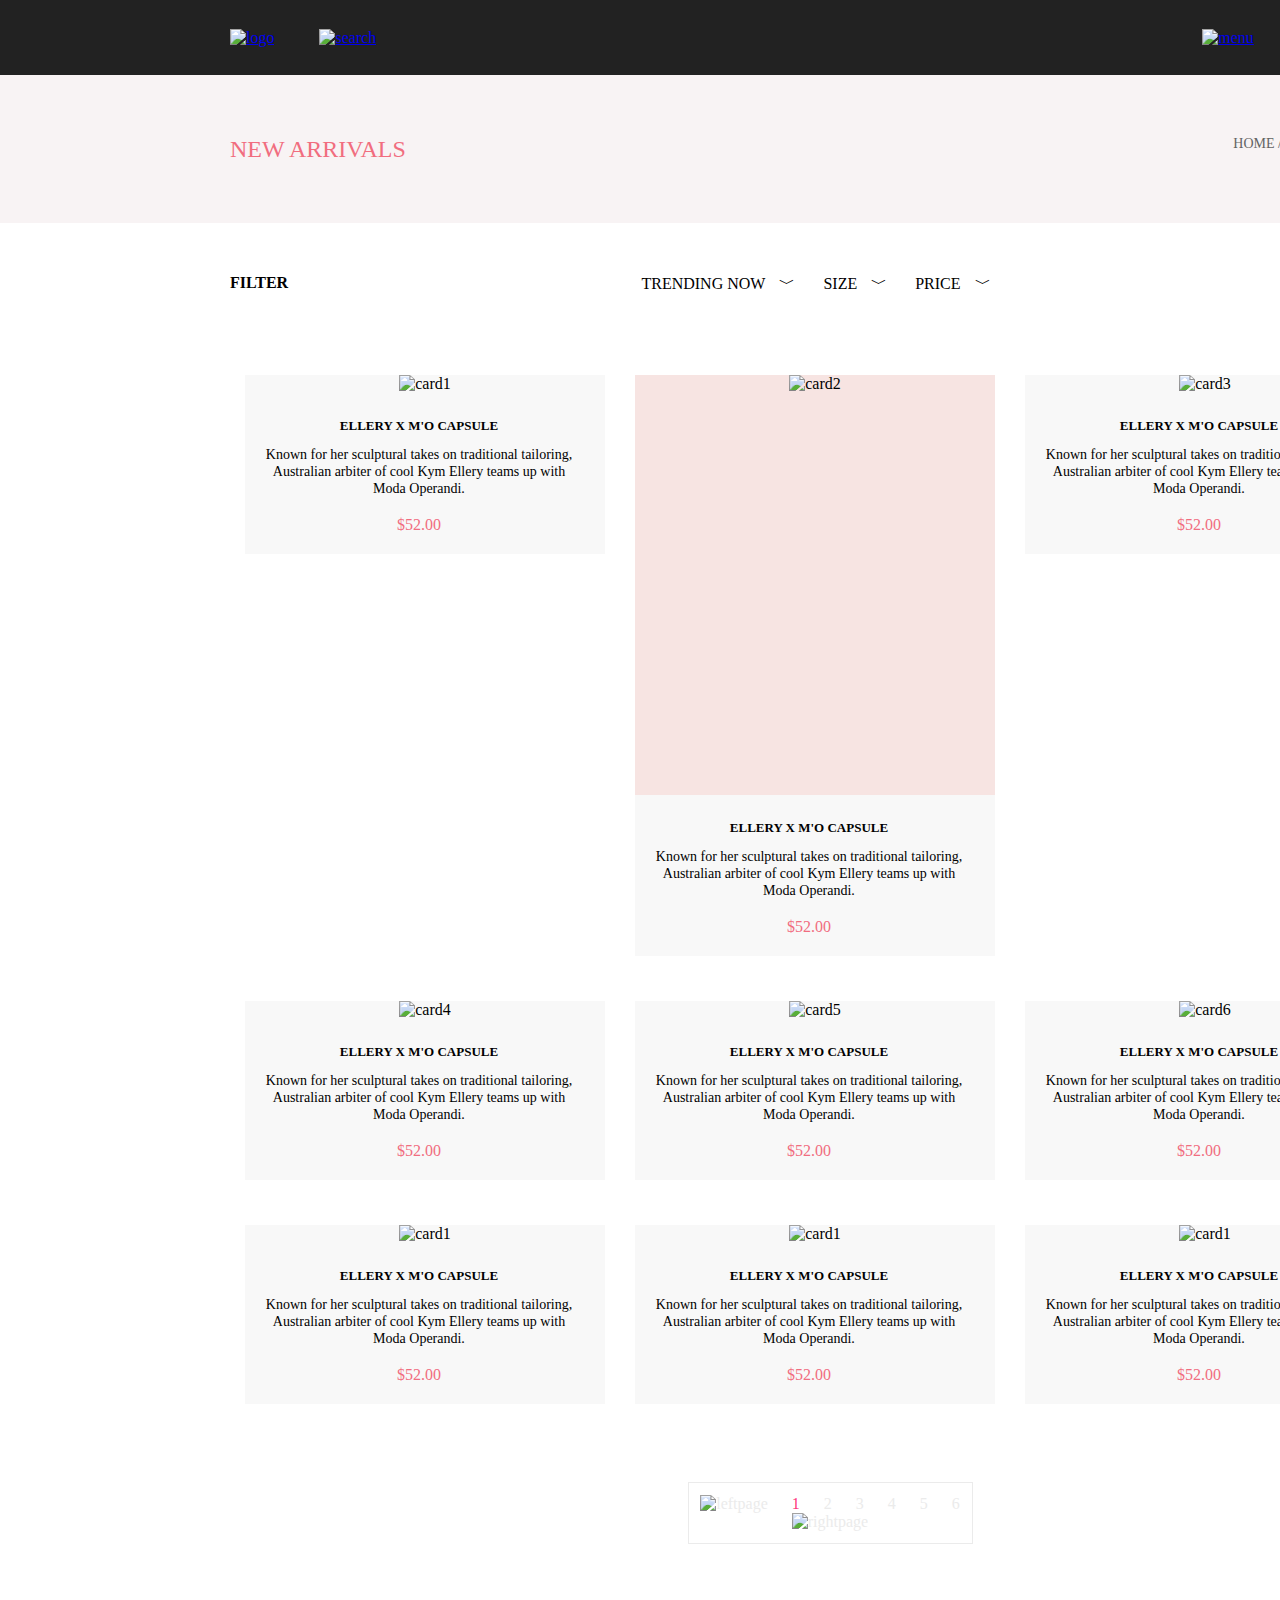
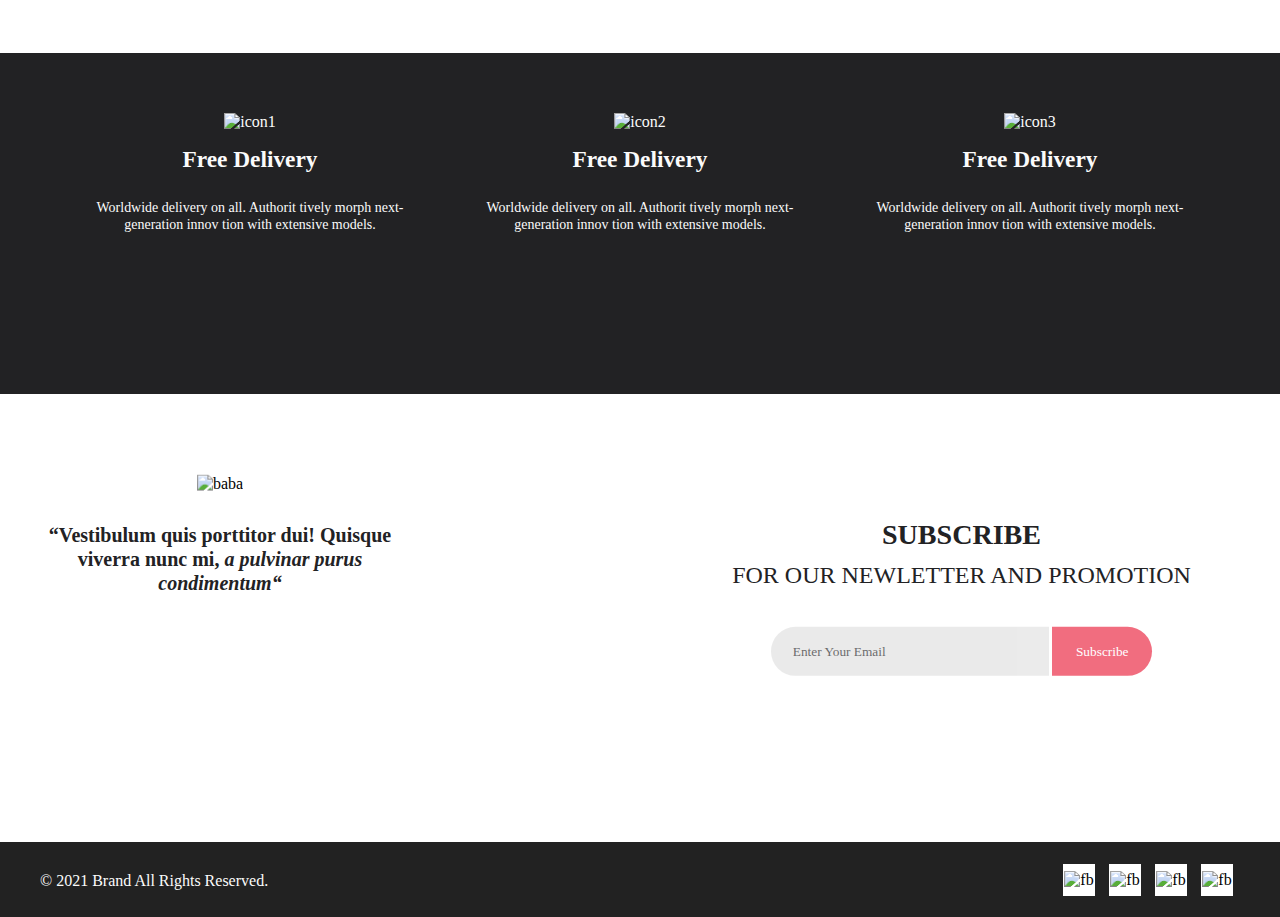
==== catalog.html @ 4a39c66a "123" ====
<!DOCTYPE html>
<html lang="en">

<head>
    <meta charset="UTF-8">
    <meta http-equiv="X-UA-Compatible" content="IE=edge">
    <meta name="viewport" content="width=device-width, initial-scale=1.0">
    <title>Catalog</title>
    <link rel="stylesheet" href="style.css">
</head>

<body>
    <header>
        <div class="menu">
            <div class="container-menu">
                <div class="menu-items">
                    <div class="menu-items-left">
                        <a class="menu-items-left-item" href="index.html"><img src="images/Group_2.svg" alt="logo"></a>
                        <a class="menu-items-left-item" href=" "><img src="images/Forma_1.svg" alt="search"></a>
                    </div>
                    <div class="menu-item-right">
                        <a class="menu-items-right-item" href=" "><img src="images/Forma_2.svg" alt="menu"></a>
                        <a class="menu-items-right-item" href=" "><img src="images/Forma_3.svg" alt="account"></a>
                        <a class="menu-items-right-item" href=" "><img src="images/Forma_4.svg" alt="bin"></a>
                    </div>
                </div>
            </div>
        </div>
        <div class="top">
            <div class="container-menu">
                <div class="top-items">
                    <p class="top-left-text">new arrivals</p>
                    <p class="top-right-text">home / men / <span>new arrivals</span></p>
                </div>
            </div>
        </div>
    </header>
    <main>
        <div class="container">
            <div class="filter">
                <div class="filter-filter">
                    <details>
                        <summary>filter</summary>
                        filter
                    </details>
                </div>
                <div class="filter-choice">
                    <details>
                        <summary>trending now</summary>
                        Trending now
                    </details>
                    <details>
                        <summary>size</summary>
                        size
                    </details>
                    <details>
                        <summary>price</summary>
                        price
                    </details>
                </div>
            </div>
            <div class="catalog-cards">
                <article>
                    <div class="card">
                        <img src="images/card1.png" alt="card1">
                        <div class="catalog-cards-info">
                            <p class="catalog-cards-info-head">ELLERY X M'O CAPSULE</p>
                            <p class="catalog-cards-info-text">Known for her sculptural takes on traditional tailoring,
                                Australian
                                arbiter of cool Kym
                                Ellery teams up with Moda Operandi.</p>
                            <p class="catalog-cards-info-price">$52.00</p>
                        </div>
                    </div>
                </article>

                <article>
                    <div class="card">
                        <div class="card-background">
                            <img src="images/cat2.png" alt="card2">
                        </div>
                        <div class="catalog-cards-info">
                            <p class="catalog-cards-info-head">ELLERY X M'O CAPSULE</p>
                            <p class="catalog-cards-info-text">Known for her sculptural takes on traditional tailoring,
                                Australian
                                arbiter of cool Kym
                                Ellery teams up with Moda Operandi.</p>
                            <p class="catalog-cards-info-price">$52.00</p>
                        </div>
                    </div>
                </article>
                <article>

                    <div class="card">
                        <img src="images/cat3.png" alt="card3">
                        <div class="catalog-cards-info">
                            <p class="catalog-cards-info-head">ELLERY X M'O CAPSULE</p>
                            <p class="catalog-cards-info-text">Known for her sculptural takes on traditional tailoring,
                                Australian
                                arbiter of cool Kym
                                Ellery teams up with Moda Operandi.</p>
                            <p class="catalog-cards-info-price">$52.00</p>
                        </div>
                    </div>

                </article>
                <article>
                    <div class="card">
                        <img src="images/cat4.png" alt="card4">
                        <div class="catalog-cards-info">
                            <p class="catalog-cards-info-head">ELLERY X M'O CAPSULE</p>
                            <p class="catalog-cards-info-text">Known for her sculptural takes on traditional tailoring,
                                Australian
                                arbiter of cool Kym
                                Ellery teams up with Moda Operandi.</p>
                            <p class="catalog-cards-info-price">$52.00</p>
                        </div>
                    </div>
                </article>
                <article>
                    <div class="card">
                        <img src="images/cat5.png" alt="card5">
                        <div class="catalog-cards-info">
                            <p class="catalog-cards-info-head">ELLERY X M'O CAPSULE</p>
                            <p class="catalog-cards-info-text">Known for her sculptural takes on traditional tailoring,
                                Australian
                                arbiter of cool Kym
                                Ellery teams up with Moda Operandi.</p>
                            <p class="catalog-cards-info-price">$52.00</p>
                        </div>
                    </div>
                </article>
                <article>
                    <div class="card">
                        <img src="images/cat6.png" alt="card6">
                        <div class="catalog-cards-info">
                            <p class="catalog-cards-info-head">ELLERY X M'O CAPSULE</p>
                            <p class="catalog-cards-info-text">Known for her sculptural takes on traditional tailoring,
                                Australian
                                arbiter of cool Kym
                                Ellery teams up with Moda Operandi.</p>
                            <p class="catalog-cards-info-price">$52.00</p>

                        </div>
                    </div>
                </article>
                <article>
                    <div class="card">
                        <img src="images/cat7.png" alt="card1">
                        <div class="catalog-cards-info">
                            <p class="catalog-cards-info-head">ELLERY X M'O CAPSULE</p>
                            <p class="catalog-cards-info-text">Known for her sculptural takes on traditional tailoring,
                                Australian
                                arbiter of cool Kym
                                Ellery teams up with Moda Operandi.</p>
                            <p class="catalog-cards-info-price">$52.00</p>
                        </div>
                    </div>
                </article>
                <article>
                    <div class="card">
                        <img src="images/cat8.png" alt="card1">
                        <div class="catalog-cards-info">
                            <p class="catalog-cards-info-head">ELLERY X M'O CAPSULE</p>
                            <p class="catalog-cards-info-text">Known for her sculptural takes on traditional tailoring,
                                Australian
                                arbiter of cool Kym
                                Ellery teams up with Moda Operandi.</p>
                            <p class="catalog-cards-info-price">$52.00</p>
                        </div>
                    </div>
                </article>
                <article>
                    <div class="card">
                        <img src="images/cat9.png" alt="card1">
                        <div class="catalog-cards-info">
                            <p class="catalog-cards-info-head">ELLERY X M'O CAPSULE</p>
                            <p class="catalog-cards-info-text">Known for her sculptural takes on traditional tailoring,
                                Australian
                                arbiter of cool Kym
                                Ellery teams up with Moda Operandi.</p>
                            <p class="catalog-cards-info-price">$52.00</p>
                        </div>
                    </div>
                </article>


            </div>
            <nav>
                <div class="pagination">
                    <a href="#"><img src="images/leftpeg.svg" alt="leftpage"></a>
                    <a class="active" href="#">1</a>
                    <a href="#">2</a>
                    <a href="#">3</a>
                    <a href="#">4</a>
                    <a href="#">5</a>
                    <a href="#">6</a>
                    <a href="#"><img src="images/rightpeg.svg" alt="rightpage"></a>
                </div>
            </nav>
        </div>
    </main>
    <footer>
        <section>
            <div class="footer-info">
                <div class="container-footer-info">
                    <div class="footer-info-point">
                        <img src="images/icon1.svg" alt="icon1">
                        <div class="footer-info-point-head">
                            <h3>Free Delivery</h3>
                        </div>
                        <div class="footer-info-point-text">
                            <p>Worldwide delivery on all. Authorit tively morph next-generation innov tion with
                                extensive
                                models.</p>
                        </div>
                    </div>
                    <div class="footer-info-point">
                        <img src="images/icon2.png" alt="icon2">
                        <div class="footer-info-point-head">
                            <h3>Free Delivery</h3>
                        </div>
                        <div class="footer-info-point-text">
                            <p>Worldwide delivery on all. Authorit tively morph next-generation innov tion with
                                extensive
                                models.</p>
                        </div>
                    </div>
                    <div class="footer-info-point" style="margin-right: 0px;">
                        <img src="images/icon3.png" alt="icon3">
                        <div class="footer-info-point-head">
                            <h3>Free Delivery</h3>
                        </div>
                        <div class="footer-info-point-text">
                            <p>Worldwide delivery on all. Authorit tively morph next-generation innov tion with
                                extensive
                                models.</p>
                        </div>
                    </div>
                </div>
            </div>
        </section>
        <section>
            <div class="footer-main">
                <div class="container-footer-main">
                    <div class="footer-main-author">

                        <img class="footer-main-author-img" src="images/baba.png" alt="baba">
                        <div class="footer-main-author-text">
                            <p>“Vestibulum quis porttitor dui! Quisque viverra nunc mi, <i>a pulvinar purus
                                    condimentum“</i>
                            </p>
                        </div>

                    </div>
                    <div class="footer-main-subscribe">

                        <div class="footer-main-subscribe-text">
                            <div class="footer-main-subscribe-text-head">
                                <h3>SUBSCRIBE</h3>
                            </div>
                            <div class="footer-main-subscribe-text-text">
                                <p>FOR OUR NEWLETTER AND PROMOTION</p>
                            </div>
                        </div>
                        <div class="footer-main-subscribe-button">
                            <input class="footer-main-subscribe-button-input" value="Enter Your Email" type="text">
                            <button class="footer-main-subscribe-button-button">Subscribe</button>


                        </div>
                    </div>
                </div>
            </div>
        </section>
        <div class="footer-bottom">

            <div class="container-bottom">
                <div class="footer-bottom-left">
                    <p class="footer-bottom-left-text">© 2021 Brand All Rights Reserved.</p>
                </div>
                <div class="footer-bottom-right">
                    <div class="footer-bottom-right-icon"><img class="socset" src="images/fb.png" alt="fb"></div>
                    <div class="footer-bottom-right-icon"><img class="socset" src="images/inst.png" alt="fb"></div>
                    <div class="footer-bottom-right-icon"><img class="socset" src="images/pint.png" alt="fb"></div>
                    <div class="footer-bottom-right-icon"><img class="socset" src="images/twit.png" alt="fb"></div>
                </div>
            </div>

        </div>
    </footer>
</body>

</html>
---- style.css ----
@font-face{
    font-family: 'Lato';
    src: url('dops/Lato-Light.ttf'),
    url('dops/Lato-Light.ttf') format('truetype');    
    font-weight: normal;
    font-style: normal;
    }
*{
        margin:0px;
        padding:0px;
        font-family: Lato;
        text-align: -webkit-center;
       
}
/*index*/
.menu {
background-color: #222222;
height:75px;

}
.menu-items{
    display: flex;
    flex-wrap: wrap;
    justify-content:space-between;
}

.menu-items-right-item{
    margin-left:33px
}
.menu-items-left-item{
    margin-right: 41px;
}
.tophead{
    height: 764px;
    background-color:#F1E4E6;
    display: flex;
    flex-wrap: wrap;
    justify-content:center;
}
.tophead-image{
    width:50%;
    text-align: center;
}
.tophead-brand{
    width: 50%;
    margin-top: 290px;
    display: flex;
    flex-wrap: wrap;
    justify-content:left;
    height: 92px;
}
.tophead-brand-text{
    margin-left: 16px;
}
.tophead-brand-text-head{
    font-weight: 900;
    font-size: 48px;
    line-height: 58px;
}
.tophead-brand-text-text{
    font-size: 24px;
    display: flex;
    flex-wrap: wrap;
    justify-content:left;
}
.tophead-brand-text-text  span{
    color: #F16D7F
}
.tophead-brand-decorateline{
    background: #F16D7F;
    width:12px;
    margin-left: 63px;
}

.container-promo{
    max-width: 1200px;
    width:100%;
    margin-left: 230px;
    margin-right: 230px;
    margin-top: 50px;
}
.promo{
    display: flex;
    flex-wrap: wrap;
 text-align: center;
    
}
.promo-image{
    position: relative;
    margin:15px;
}

.promo-image-shadow{
    text-align: center;
    filter: brightness(30%);

}
.promo-image-text{
    position: absolute;
top: 50%;  
left: 50%;
margin-right: -50%;
transform: translate(-50%, -50%);
text-align: center;
text-transform: uppercase;
}
.promo-image-text-top{
    font-size: 16px;
line-height: 19px;
color: white;
}
.promo-image-text-bottom{
    font-size: 32px;
    line-height: 19px;
    color:#F16D7F;  
    font-weight: 900;
}

.cardtext{
    text-align: center;
    margin-top: 75px;
}
.cardtext-head{
    margin:6px;
    font-size: 30px;
line-height: 36px;
font-weight: 900;
}
.cartext-text{
    font-size: 14px;
line-height: 17px;
}

.card{
      display: inline-block;
    margin: 15px;
    margin-bottom: 30px;
    background:#F8F8F8;
}
.card:hover img {
    filter: brightness(20%);
}
.card:hover .card-background{
    filter: brightness(20%);
}

.card-background{
    height: 420px;
    width:360px;
    text-align: center;
    background: #F7E4E2;
}
.catalog-cards-info{
    width:360px;
    padding-left: 16px;
    padding-right: 28px;
    padding-bottom: 20px;
    background:#F8F8F8;
    box-sizing: border-box;
    margin-right: 0px;
}
.catalog-cards-info-head{
padding-top:25px;
font-size: 13px;
line-height: 16px;
font-weight: 900;
}
.catalog-cards-info-text{
margin-top:12px;
font-weight: 300;
font-size: 14px;
line-height: 17px;
}
.catalog-cards-info-price{
margin-top:18px;
font-size: 16px;
line-height: 19px;
color: #F16D7F;
}
.main-button{
    text-align: center;
}
.main-button:hover button{
    background-color: #F16D7F;
    color:white;
    border: white;
}
.main-button-text{
    font-size: 16px;
line-height: 19px;
color: #F26376;
margin-top:48.5px;
padding:14px 38.5px 14px 38.5px;
background-color: white;
border: 1px solid #FF6A6A;
}

.footer-info {
    background: #222224;
   min-height: 341px;
   height:100%;
    margin-top:109px;
        
}
.container-footer-info{
    display: flex;
    flex-wrap: wrap;
    justify-content:center ;
    position: center;
    position: relative;
    top: 50%;
    transform: translateY(50%);
}

.footer-info-point{
    text-align: center;
color: #FBFBFB;
width: 360px;
margin-right: 30px;
}
.footer-info-point-text{
    margin-top: 28px;
    font-weight: 300;
font-size: 13.972px;
line-height: 17px;
}
.footer-info-point-head{
    margin-top: 16px;;
    font-weight: 900;
font-size: 19.96px;
line-height: 24px;
}
.footer-main{
    background-image: linear-gradient( rgba(255, 255, 255, 0.5), rgba(255, 255, 255, 0.5) ), url('images/footer.jpg');
    background-size: cover;
    background-repeat: no-repeat;
    background-position: left;
    min-height: 448px;
    height:100%;

}
.container-footer-main{
    display: flex;
    flex-wrap: wrap;
    justify-content:space-between ;
    position: relative;
    top: 50%;
    transform: translateY(50%);
    max-width:1200px;
    widows: 100%;
}
.footer-main-subscribe{
    width: 557px;
    justify-content: center;
    position: relative;
    top: 50%;
    transform: translateY(25%);
}
.footer-main-author{
    width: 360px;
    justify-content: center;
}
.footer-main-author-img{
    height: 96px;
}
.footer-main-author-text{
margin-top: 30px;
font-size: 20px;
line-height: 24px;
font-weight: bold;
text-align: center;
color: #222224;
width: 360px;
}
.footer-main-subscribe-text{
    font-size: 24px;
line-height: 167.2%;
text-align: center;
color: #222224;
text-transform: uppercase;
}
.footer-main-subscribe-text-head{
    font-weight: bold;
}
.footer-main-subscribe-button{
    margin-top: 32px;
    font-size: 14px;
line-height: 17px;
}
.footer-main-subscribe-button-input{
    background: #E1E1E1;
    height: 49px;
    width: 256px;
    border-radius:100px 0 0 100px;
    border: none;
color: #222224;
padding-left: 22px;
opacity: 0.67;
text-align: left;
}
.footer-main-subscribe-button-button{
    background: #F16D7F;
    height: 49px;
    width: 100px;
    border:none;
    border-radius:0 100px 100px 0;
    color:white;
}
.container-bottom{
    display: flex;
    flex-wrap: wrap;
    justify-content:space-between;
    position: relative;
    top: 50%;
    transform: translateY(-50%);
    margin-top: 0px;
    max-width:1200px;
    width:100%;
}
.footer-bottom {
    background-color: #222222;
    height:75px;
    }
.footer-bottom-left-text{
        font-size: 16px;
line-height: 19px;
color: #FBFBFB;
position: relative;
top: 50%;
transform: translateY(-50%);
}
.footer-bottom-right-icon{
        background: #FFFFFF;
        height: 32px;
        width: 32px;
        margin:7px;
        text-align: center;    
}
.footer-bottom-right{
        display:inline-flex;
}
.footer-bottom-right:hover .footer-bottom-right-icon{
background-color: #F16D7F;
}
.footer-bottom-right:hover img{
    filter: brightness(0) invert(1);
}
.socset{
        position: relative;
        top: 50%;
        transform: translateY(-50%);
}

    /*catalog*/

    .container{
        max-width:1200px;
        width:100%;
        margin-right: 230px;
        margin-left: 230px;
     }
    .container-menu{
        max-width:1200px;
        width:100%;
        margin-right: 230px;
        margin-left: 230px;
        position: relative;
        top: 50%;
        transform: translateY(-50%);   
    }
     .top{
         background: #F8F3F4;
         height: 148px;
         text-transform: uppercase;

     }
     .top-items{
        display: flex;
        flex-wrap: wrap;
        justify-content: space-between;
     }
     .top-left-text{
        font-size: 24px;
        line-height: 29px;
        color: #F16D7F;
     }
     .top-right-text{
        font-weight: 300;
        font-size: 14px;
        line-height: 17px;
        color: #636363;
     }
     .top-right-text span {
        color: #F16D7F;
     }
.filter{
    display: flex;
    justify-content: center;
    margin-top:51px;
    position: relative;
}
.filter-choice{
    text-transform: uppercase;
    display: flex;
}
.filter-choice details summary::-webkit-details-marker {
    display: none
  }
  .filter-choice   details > summary {
    list-style: none;
  }
  .filter-choice   details summary:after {
    content: ' \fe40 ';
    height: 20px;
    margin-right: 28px;
    margin-left: 10px;
  }
  .filter-choice   details[open] summary:after {
    content: ' \fe3f';
  }
  .filter-filter{
      text-transform: uppercase;
      font-weight: bold;
      position: absolute;
      left:0px;
  }
  .filter-filter details summary::-webkit-details-marker {
    display: none
  }
  .filter-filter   details > summary {
    list-style: none;
  }
  .filter-filter   details summary:after {
    content: url(images/vector.svg);
    height: 20px;
    margin-right: 28px;
    margin-left: 10px;
  }
  .filter-filter   details[open] summary:after {
    content: url(images/vector.svg);
  }
  .catalog-cards{
      margin-top:65px;
      flex-wrap: wrap;
      display: flex;
     
   text-align: center;
     
  }

.pagination{
    border: 1px solid #EBEBEB;
    width:283px;  
    margin-top: 48px; 
    padding-top:12px; 
    padding-bottom: 12px;
}
.pagination a {
    color: #EBEBEB;
    float: center;
    padding: 0px 10px;
    text-decoration: none;  
    position: relative;
    top: 50%;
    transform: translateY(-50%);  
  }
  .pagination a.active {
        color: #F16D;
  }
  .pagination a:hover:not(.active) {color: #ddd;}
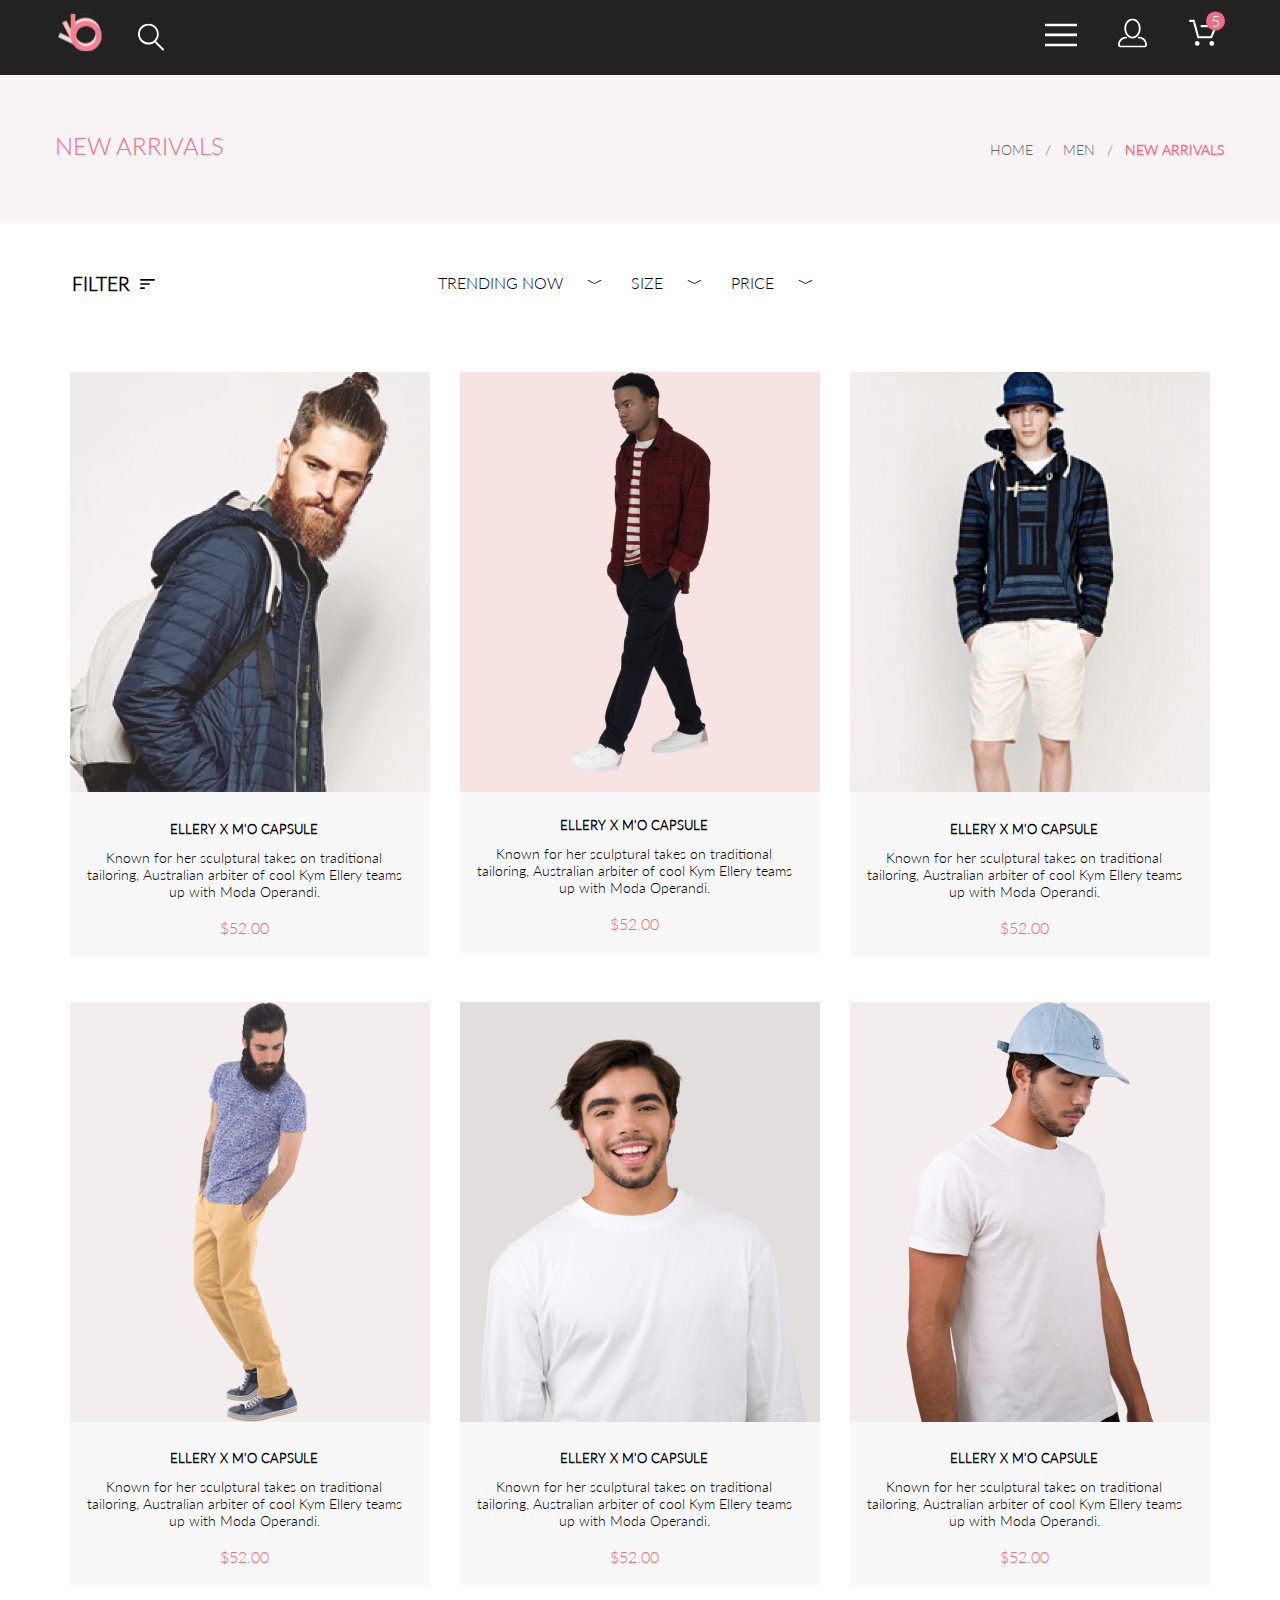
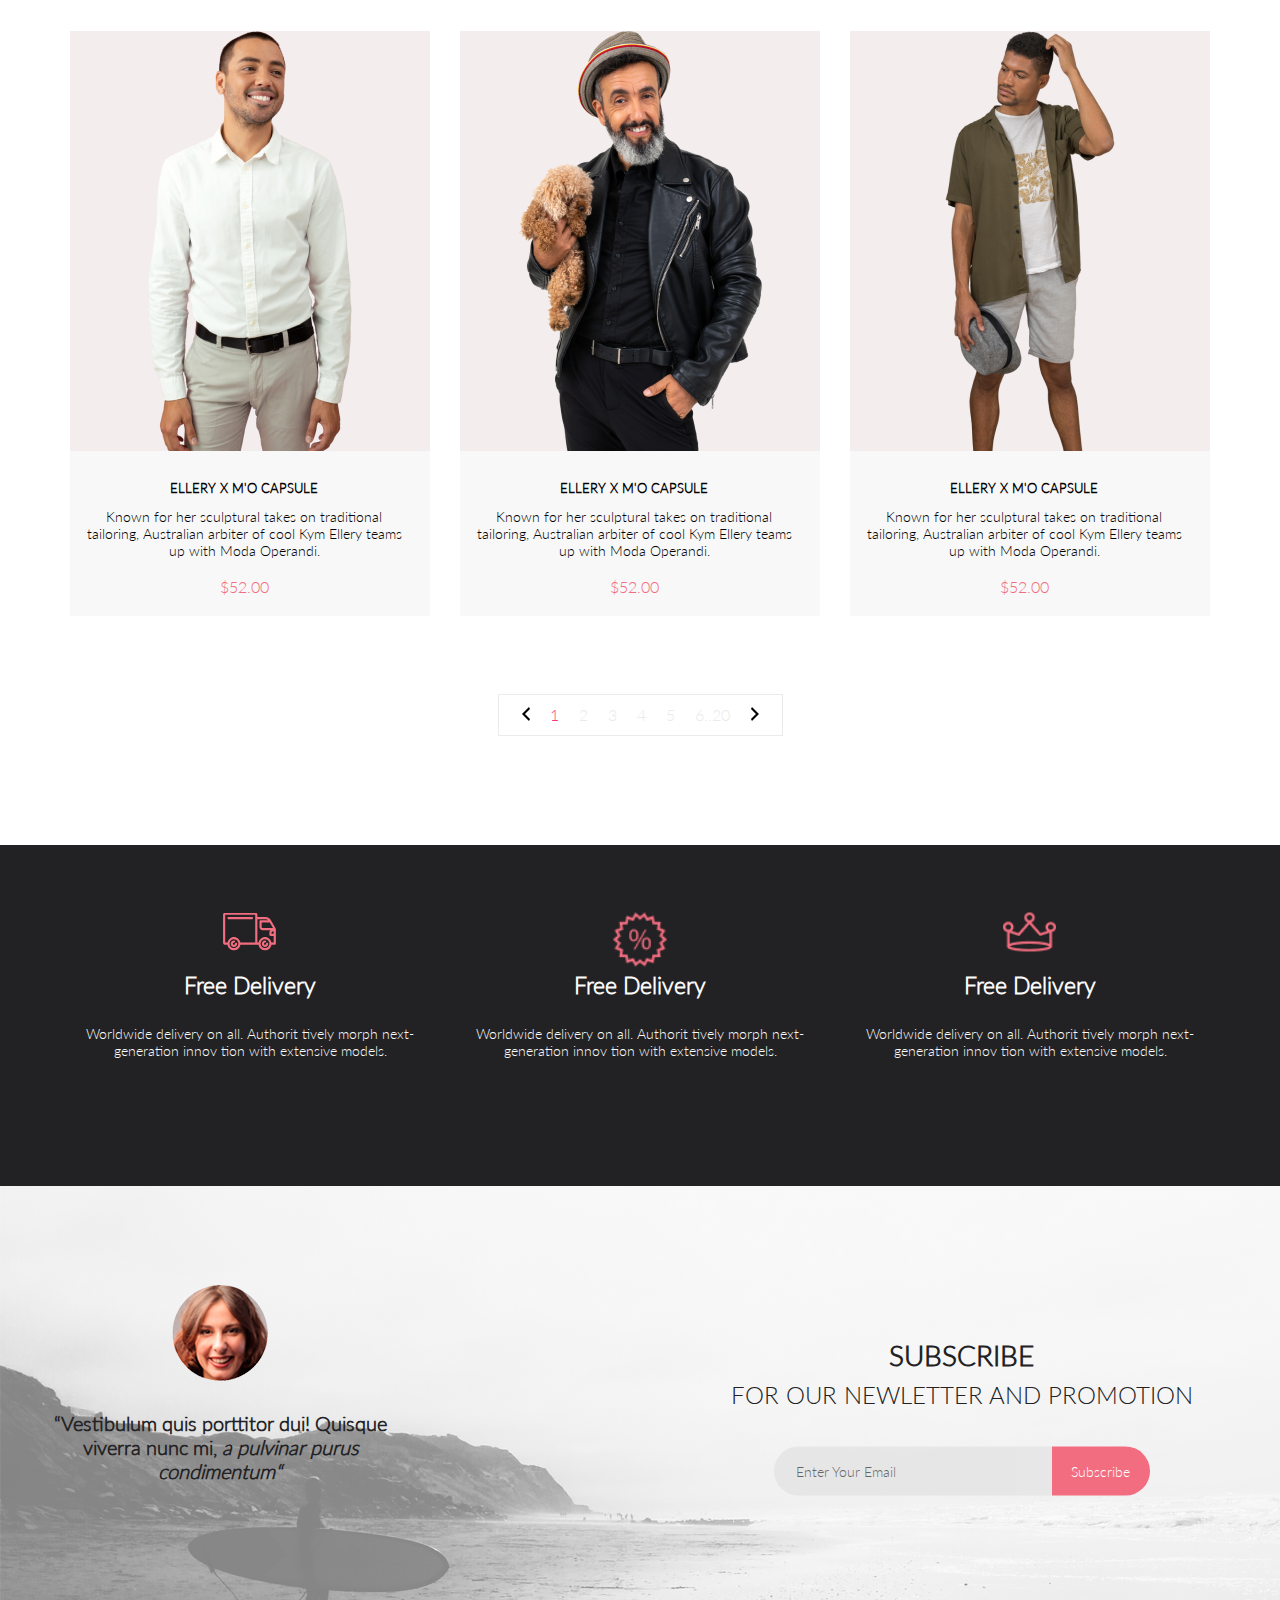
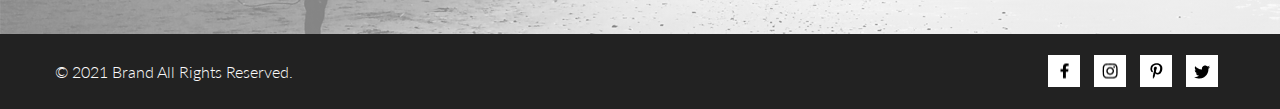
==== commit af27e10d: "lesson-8" ====
--- a/catalog.html
+++ b/catalog.html
@@ -6,206 +6,410 @@
     <meta http-equiv="X-UA-Compatible" content="IE=edge">
     <meta name="viewport" content="width=device-width, initial-scale=1.0">
     <title>Catalog</title>
-    <link rel="stylesheet" href="style.css">
+    <link rel="stylesheet" href="css/style.css">
+    <link rel="stylesheet" href="css/normalize.css">
+    <link rel="stylesheet" href="css/all.min.css">
 </head>
 
 <body>
     <header>
-        <div class="menu">
+
+        <div class="main-menu">
             <div class="container-menu">
-                <div class="menu-items">
-                    <div class="menu-items-left">
-                        <a class="menu-items-left-item" href="index.html"><img src="images/Group_2.svg" alt="logo"></a>
-                        <a class="menu-items-left-item" href=" "><img src="images/Forma_1.svg" alt="search"></a>
-                    </div>
-                    <div class="menu-item-right">
-                        <a class="menu-items-right-item" href=" "><img src="images/Forma_2.svg" alt="menu"></a>
-                        <a class="menu-items-right-item" href=" "><img src="images/Forma_3.svg" alt="account"></a>
-                        <a class="menu-items-right-item" href=" "><img src="images/Forma_4.svg" alt="bin"></a>
+                <div class="main-menu-items">
+                    <div class="main-menu-items-left">
+                        <a class="main-menu-items-left-item logo" href="index.html">
+                            <svg width="44" height="38" viewBox="0 0 44 38" fill="none"
+                                xmlns="http://www.w3.org/2000/svg" xmlns:xlink="http://www.w3.org/1999/xlink">
+                                <rect width="44" height="38" fill="url(#pattern0)" />
+                                <defs>
+                                    <pattern id="pattern0" patternContentUnits="objectBoundingBox" width="1" height="1">
+                                        <use xlink:href="#image0" transform="scale(0.0227273 0.0263158)" />
+                                    </pattern>
+                                    <image id="image0" width="44" height="38"
+                                        xlink:href="[data-uri]" />
+                                </defs>
+                            </svg>
+                        </a>
+
+                        <form action="#" class="main-menu-items-left-item search">
+                            <label for="search" class="search-icon-form__label">
+                                <svg width="27" height="28" viewBox="0 0 27 28" fill="none"
+                                    xmlns="http://www.w3.org/2000/svg">
+                                    <path
+                                        d="M19.0596 17.6259C20.6713 15.8658 21.6282 13.6048 21.7698 11.2225C21.9113 8.84018 21.2288 6.48173 19.8369 4.54318C18.445 2.60463 16.4285 1.20404 14.126 0.576619C11.8234 -0.0508009 9.3751 0.13316 7.19217 1.09761C5.00923 2.06205 3.22463 3.74825 2.13804 5.87302C1.05145 7.9978 0.729054 10.4318 1.225 12.7661C1.72094 15.1005 3.00501 17.1932 4.86158 18.6927C6.71814 20.1922 9.03413 21.0072 11.4206 21.0009C13.673 21.004 15.8645 20.27 17.6606 18.9109L25.4086 26.7179C25.4941 26.807 25.5965 26.8781 25.7099 26.927C25.8232 26.9759 25.9452 27.0017 26.0686 27.0029C26.1923 27.0033 26.3148 26.9782 26.4283 26.9292C26.5419 26.8801 26.6441 26.8082 26.7286 26.7179C26.9025 26.537 26.9997 26.2958 26.9997 26.0449C26.9997 25.794 26.9025 25.5528 26.7286 25.3719L19.0596 17.6259ZM2.88662 10.5009C2.89946 8.81563 3.41094 7.17187 4.35659 5.77685C5.30224 4.38183 6.63972 3.29801 8.20044 2.662C9.76115 2.02599 11.4752 1.86627 13.1266 2.20298C14.7779 2.53969 16.2926 3.35775 17.4797 4.55404C18.6668 5.75033 19.4732 7.27129 19.7972 8.92519C20.1212 10.5791 19.9483 12.2919 19.3002 13.8476C18.6522 15.4034 17.5581 16.7325 16.1559 17.6674C14.7536 18.6023 13.1059 19.1011 11.4206 19.1009C9.14916 19.0901 6.97482 18.1784 5.37484 16.566C3.77486 14.9537 2.87998 12.7724 2.88662 10.5009Z" />
+                                </svg>
+                            </label>
+                            <input class="search-icon-form__input" id="search" type="search">
+                        </form>
+                    </div>
+                    <div class="main-menu-items-right">
+
+                        <nav class="main-menu-items-right-item">
+
+                            <label for="menu">
+                                <span><svg width="32" height="23" viewBox="0 0 32 23" fill="none"
+                                        xmlns="http://www.w3.org/2000/svg">
+                                        <path d="M0 23V20.31H32V23H0ZM0 12.76V10.07H32V12.76H0ZM0 2.69V0H32V2.69H0Z" />
+                                    </svg></span>
+                            </label>
+                            <input type="checkbox" id="menu">
+                            <ul class="menu">
+                                <li>
+                                    <p>Menu</p>
+                                </li>
+                                <li><a href="#">Men</a>
+                                    <ul class="menu-category">
+                                        <li><a href="#">Accessories</a></li>
+                                        <li><a href="#">Bags</a></li>
+                                        <li><a href="#">Denim</a></li>
+                                        <li><a href="#">T-Shirts</a></li>
+                                    </ul>
+                                </li>
+                                <li><a href="#">Women</a>
+                                    <ul class="menu-category">
+                                        <li><a href="#">Accessories</a></li>
+                                        <li><a href="#">Jackets & Coats</a></li>
+                                        <li><a href="#">Polos</a></li>
+                                        <li><a href="#">T-Shirts</a></li>
+                                        <li><a href="#">Shirts</a></li>
+                                    </ul>
+                                </li>
+                                <li><a href="#">Kids</a>
+                                    <ul class="menu-category">
+                                        <li><a href="#">Accessories</a></li>
+                                        <li><a href="#">Jackets & Coats</a></li>
+                                        <li><a href="#">Polos</a></li>
+                                        <li><a href="#">T-Shirts</a></li>
+                                        <li><a href="#">Bags</a></li>
+                                    </ul>
+                                </li>
+                            </ul>
+                        </nav>
+
+                        <a class="main-menu-items-right-item account" href="registration..html">
+                            <svg width="29" height="29" viewBox="0 0 29 29" fill="none"
+                                xmlns="http://www.w3.org/2000/svg">
+                                <path
+                                    d="M14.5 19.937C19 19.937 22.656 15.464 22.656 9.968C22.656 4.472 19 0 14.5 0C13.3631 0.0217413 12.2463 0.303398 11.2351 0.823397C10.2239 1.34339 9.34507 2.08794 8.66602 3C7.12663 4.99573 6.30819 7.45381 6.34399 9.974C6.34399 15.465 10 19.937 14.5 19.937ZM14.5 1.813C18 1.813 20.844 5.472 20.844 9.969C20.844 14.466 17.998 18.125 14.5 18.125C11.002 18.125 8.15603 14.465 8.15503 9.969C8.15403 5.473 11 1.813 14.5 1.813ZM20.844 18.125C20.6036 18.125 20.373 18.2205 20.203 18.3905C20.033 18.5605 19.9375 18.7911 19.9375 19.0315C19.9375 19.2719 20.033 19.5025 20.203 19.6725C20.373 19.8425 20.6036 19.938 20.844 19.938C22.526 19.9399 24.1386 20.6088 25.3279 21.7982C26.5172 22.9875 27.1861 24.6 27.188 26.282C27.1875 26.5221 27.0918 26.7523 26.922 26.9221C26.7522 27.0918 26.5221 27.1875 26.282 27.188H2.71997C2.47985 27.1875 2.24975 27.0918 2.07996 26.9221C1.91016 26.7523 1.81449 26.5221 1.81396 26.282C1.81608 24.6001 2.48517 22.9877 3.67444 21.7985C4.86371 20.6092 6.47608 19.9401 8.15796 19.938C8.39824 19.938 8.62868 19.8425 8.79858 19.6726C8.96849 19.5027 9.06396 19.2723 9.06396 19.032C9.06396 18.7917 8.96849 18.5613 8.79858 18.3914C8.62868 18.2215 8.39824 18.126 8.15796 18.126C5.99541 18.1279 3.92201 18.9875 2.39258 20.5164C0.863144 22.0453 0.00264777 24.1185 0 26.281C0.000794067 27.0019 0.287502 27.693 0.797241 28.2027C1.30698 28.7125 1.99811 28.9992 2.71899 29H26.282C27.0027 28.9989 27.6936 28.7121 28.2031 28.2024C28.7126 27.6927 28.9992 27.0017 29 26.281C28.9974 24.1187 28.1372 22.0457 26.6083 20.5168C25.0793 18.9878 23.0063 18.1276 20.844 18.125Z" />
+                            </svg>
+
+                        </a>
+                        <a class="main-menu-items-right-item cart" href="cart.html">
+                            <svg width="29" height="29" viewBox="0 0 27 25" xmlns="http://www.w3.org/2000/svg">
+                                <path
+                                    d="M5.49847 22.185C5.50635 21.752 5.64091 21.3309 5.88519 20.9748C6.12947 20.6186 6.47261 20.3431 6.87158 20.1828C7.27055 20.0226 7.7076 19.9848 8.12781 20.0741C8.54802 20.1635 8.93269 20.376 9.23358 20.685C9.53447 20.994 9.73817 21.3857 9.81909 21.811C9.90002 22.2363 9.85453 22.6763 9.68842 23.0756C9.52231 23.475 9.24296 23.8161 8.88538 24.0559C8.52779 24.2957 8.10791 24.4237 7.67847 24.4237C7.38955 24.4211 7.10399 24.3611 6.83807 24.2472C6.57216 24.1333 6.3311 23.9676 6.12866 23.7597C5.92623 23.5518 5.76639 23.3057 5.65826 23.0355C5.55013 22.7653 5.49584 22.4763 5.49847 22.185ZM21.3045 24.4237C20.8711 24.4303 20.4453 24.3087 20.0797 24.074C19.7141 23.8393 19.4247 23.5017 19.2471 23.103C19.0696 22.7042 19.0117 22.2618 19.0806 21.8303C19.1496 21.3988 19.3423 20.9971 19.6351 20.6748C19.9278 20.3524 20.3077 20.1236 20.728 20.0165C21.1482 19.9095 21.5903 19.929 21.9997 20.0724C22.4091 20.2159 22.7679 20.4771 23.0317 20.8238C23.2956 21.1706 23.453 21.5877 23.4845 22.0236C23.5269 22.6155 23.3369 23.2004 22.9555 23.6523C22.7706 23.8745 22.5436 24.0574 22.2877 24.1901C22.0319 24.3227 21.7524 24.4025 21.4655 24.4247L21.3045 24.4237ZM8.59351 17.4855C8.38116 17.4851 8.17488 17.414 8.00671 17.2833C7.83855 17.1525 7.71792 16.9694 7.66351 16.7624L3.73651 2.19527H0.978516C0.719001 2.19527 0.470064 2.09128 0.28656 1.90622C0.103056 1.72116 0 1.47018 0 1.20847C0 0.946764 0.103056 0.695782 0.28656 0.510726C0.470064 0.325669 0.719001 0.22168 0.978516 0.22168H4.45752C4.66982 0.222254 4.876 0.293463 5.04413 0.424184C5.21226 0.554905 5.33295 0.737883 5.38751 0.944787L9.31451 15.5119H20.0185L23.5765 7.12665H11.7185C11.459 7.12665 11.2101 7.02266 11.0266 6.83761C10.8431 6.65255 10.74 6.40157 10.74 6.13986C10.74 5.87815 10.8431 5.62717 11.0266 5.44211C11.2101 5.25705 11.459 5.15306 11.7185 5.15306H25.0535C25.2131 5.15352 25.3701 5.19451 25.5099 5.27223C25.6497 5.34995 25.7679 5.46195 25.8535 5.59784C25.9413 5.73569 25.9945 5.89303 26.0084 6.05627C26.0224 6.21951 25.9966 6.38368 25.9335 6.53465L21.5425 16.8935C21.469 17.0684 21.3462 17.2177 21.1895 17.3229C21.0327 17.4281 20.8488 17.4846 20.6605 17.4855H8.59351Z" />
+                            </svg>
+                            <span class="main-menu-items-right-item-count">5</span>
+                        </a>
                     </div>
                 </div>
             </div>
         </div>
+
+    </header>
+    <main>
         <div class="top">
             <div class="container-menu">
+
                 <div class="top-items">
                     <p class="top-left-text">new arrivals</p>
-                    <p class="top-right-text">home / men / <span>new arrivals</span></p>
+                    <ul class="top-items-breadcrumb">
+                        <li><a href="#">Home</a></li>
+                        <li><a href="#">Men</a></li>
+                        <li><span>new arrivals</span></li>
+                    </ul>
                 </div>
             </div>
         </div>
-    </header>
-    <main>
         <div class="container">
             <div class="filter">
-                <div class="filter-filter">
-                    <details>
-                        <summary>filter</summary>
-                        filter
+                <details class="filter-filter">
+
+                    <summary class="filter-filter-summary">
+                        <h3>filter</h3>
+                    </summary>
+                    <details class="filter-filter-category">
+                        <summary>Category
+
+                        </summary>
+
+                        <ul>
+                            <li><a href="">Accessories</a> </li>
+                            <li><a href="">Bags</a> </li>
+                            <li><a href="">Denim</a> </li>
+                            <li><a href="">Hoodies & Sweatshirts</a> </li>
+                            <li><a href="">Jackets & Coats</a> </li>
+                            <li><a href="">Polos</a> </li>
+                            <li><a href="">Shirts</a> </li>
+                            <li><a href="">Shoes</a> </li>
+                            <li><a href="">Sweaters & Knits</a> </li>
+                            <li><a href="">T-Shirts</a> </li>
+                            <li><a href="">Tanks</a> </li>
+                        </ul>
                     </details>
-                </div>
+                    <details class="filter-filter-brands">
+                        <summary>Brands</summary>
+
+                    </details>
+                    <details class="filter-filter-designer">
+                        <summary>Designer</summary>
+
+                    </details>
+
+                </details>
                 <div class="filter-choice">
-                    <details>
+                    <details class="filter-choice-tranding">
                         <summary>trending now</summary>
-                        Trending now
+
                     </details>
-                    <details>
+                    <details class="filter-choice-size">
                         <summary>size</summary>
-                        size
+                        <ul>
+                            <li><input type="checkbox">XS</li>
+                            <li><input type="checkbox">S</li>
+                            <li><input type="checkbox">M</li>
+                            <li><input type="checkbox">L</li>
+                        </ul>
                     </details>
-                    <details>
+                    <details class="filter-choice-price">
                         <summary>price</summary>
-                        price
+
                     </details>
                 </div>
             </div>
-            <div class="catalog-cards">
-                <article>
-                    <div class="card">
-                        <img src="images/card1.png" alt="card1">
-                        <div class="catalog-cards-info">
-                            <p class="catalog-cards-info-head">ELLERY X M'O CAPSULE</p>
-                            <p class="catalog-cards-info-text">Known for her sculptural takes on traditional tailoring,
-                                Australian
-                                arbiter of cool Kym
-                                Ellery teams up with Moda Operandi.</p>
-                            <p class="catalog-cards-info-price">$52.00</p>
-                        </div>
-                    </div>
-                </article>
-
-                <article>
-                    <div class="card">
+            <ul class="catalog-cards">
+
+                <li>
+                    <article class="card">
+                        <button class="card-button">
+                            <svg class="card-svg" width="27" height="25" viewBox="0 0 27 25"
+                                xmlns="http://www.w3.org/2000/svg">
+                                <path
+                                    d="M5.49847 22.185C5.50635 21.752 5.64091 21.3309 5.88519 20.9748C6.12947 20.6186 6.47261 20.3431 6.87158 20.1828C7.27055 20.0226 7.7076 19.9848 8.12781 20.0741C8.54802 20.1635 8.93269 20.376 9.23358 20.685C9.53447 20.994 9.73817 21.3857 9.81909 21.811C9.90002 22.2363 9.85453 22.6763 9.68842 23.0756C9.52231 23.475 9.24296 23.8161 8.88538 24.0559C8.52779 24.2957 8.10791 24.4237 7.67847 24.4237C7.38955 24.4211 7.10399 24.3611 6.83807 24.2472C6.57216 24.1333 6.3311 23.9676 6.12866 23.7597C5.92623 23.5518 5.76639 23.3057 5.65826 23.0355C5.55013 22.7653 5.49584 22.4763 5.49847 22.185ZM21.3045 24.4237C20.8711 24.4303 20.4453 24.3087 20.0797 24.074C19.7141 23.8393 19.4247 23.5017 19.2471 23.103C19.0696 22.7042 19.0117 22.2618 19.0806 21.8303C19.1496 21.3988 19.3423 20.9971 19.6351 20.6748C19.9278 20.3524 20.3077 20.1236 20.728 20.0165C21.1482 19.9095 21.5903 19.929 21.9997 20.0724C22.4091 20.2159 22.7679 20.4771 23.0317 20.8238C23.2956 21.1706 23.453 21.5877 23.4845 22.0236C23.5269 22.6155 23.3369 23.2004 22.9555 23.6523C22.7706 23.8745 22.5436 24.0574 22.2877 24.1901C22.0319 24.3227 21.7524 24.4025 21.4655 24.4247L21.3045 24.4237ZM8.59351 17.4855C8.38116 17.4851 8.17488 17.414 8.00671 17.2833C7.83855 17.1525 7.71792 16.9694 7.66351 16.7624L3.73651 2.19527H0.978516C0.719001 2.19527 0.470064 2.09128 0.28656 1.90622C0.103056 1.72116 0 1.47018 0 1.20847C0 0.946764 0.103056 0.695782 0.28656 0.510726C0.470064 0.325669 0.719001 0.22168 0.978516 0.22168H4.45752C4.66982 0.222254 4.876 0.293463 5.04413 0.424184C5.21226 0.554905 5.33295 0.737883 5.38751 0.944787L9.31451 15.5119H20.0185L23.5765 7.12665H11.7185C11.459 7.12665 11.2101 7.02266 11.0266 6.83761C10.8431 6.65255 10.74 6.40157 10.74 6.13986C10.74 5.87815 10.8431 5.62717 11.0266 5.44211C11.2101 5.25705 11.459 5.15306 11.7185 5.15306H25.0535C25.2131 5.15352 25.3701 5.19451 25.5099 5.27223C25.6497 5.34995 25.7679 5.46195 25.8535 5.59784C25.9413 5.73569 25.9945 5.89303 26.0084 6.05627C26.0224 6.21951 25.9966 6.38368 25.9335 6.53465L21.5425 16.8935C21.469 17.0684 21.3462 17.2177 21.1895 17.3229C21.0327 17.4281 20.8488 17.4846 20.6605 17.4855H8.59351Z" />
+                            </svg>
+                            Add to Cart</button>
+                        <a href="#"><img src="img/catalog-card1.png" alt="card1"></a>
+                        <div class="catalog-cards-info">
+                            <p class="catalog-cards-info-head">ELLERY X M'O CAPSULE</p>
+                            <p class="catalog-cards-info-text">Known for her sculptural takes on traditional
+                                tailoring,
+                                Australian
+                                arbiter of cool Kym
+                                Ellery teams up with Moda Operandi.</p>
+                            <p class="catalog-cards-info-price">$52.00</p>
+                        </div>
+                    </article>
+                </li>
+
+
+                <li>
+                    <article class="card">
+                        <button class="card-button">
+                            <svg class="card-svg" width="27" height="25" viewBox="0 0 27 25"
+                                xmlns="http://www.w3.org/2000/svg">
+                                <path
+                                    d="M5.49847 22.185C5.50635 21.752 5.64091 21.3309 5.88519 20.9748C6.12947 20.6186 6.47261 20.3431 6.87158 20.1828C7.27055 20.0226 7.7076 19.9848 8.12781 20.0741C8.54802 20.1635 8.93269 20.376 9.23358 20.685C9.53447 20.994 9.73817 21.3857 9.81909 21.811C9.90002 22.2363 9.85453 22.6763 9.68842 23.0756C9.52231 23.475 9.24296 23.8161 8.88538 24.0559C8.52779 24.2957 8.10791 24.4237 7.67847 24.4237C7.38955 24.4211 7.10399 24.3611 6.83807 24.2472C6.57216 24.1333 6.3311 23.9676 6.12866 23.7597C5.92623 23.5518 5.76639 23.3057 5.65826 23.0355C5.55013 22.7653 5.49584 22.4763 5.49847 22.185ZM21.3045 24.4237C20.8711 24.4303 20.4453 24.3087 20.0797 24.074C19.7141 23.8393 19.4247 23.5017 19.2471 23.103C19.0696 22.7042 19.0117 22.2618 19.0806 21.8303C19.1496 21.3988 19.3423 20.9971 19.6351 20.6748C19.9278 20.3524 20.3077 20.1236 20.728 20.0165C21.1482 19.9095 21.5903 19.929 21.9997 20.0724C22.4091 20.2159 22.7679 20.4771 23.0317 20.8238C23.2956 21.1706 23.453 21.5877 23.4845 22.0236C23.5269 22.6155 23.3369 23.2004 22.9555 23.6523C22.7706 23.8745 22.5436 24.0574 22.2877 24.1901C22.0319 24.3227 21.7524 24.4025 21.4655 24.4247L21.3045 24.4237ZM8.59351 17.4855C8.38116 17.4851 8.17488 17.414 8.00671 17.2833C7.83855 17.1525 7.71792 16.9694 7.66351 16.7624L3.73651 2.19527H0.978516C0.719001 2.19527 0.470064 2.09128 0.28656 1.90622C0.103056 1.72116 0 1.47018 0 1.20847C0 0.946764 0.103056 0.695782 0.28656 0.510726C0.470064 0.325669 0.719001 0.22168 0.978516 0.22168H4.45752C4.66982 0.222254 4.876 0.293463 5.04413 0.424184C5.21226 0.554905 5.33295 0.737883 5.38751 0.944787L9.31451 15.5119H20.0185L23.5765 7.12665H11.7185C11.459 7.12665 11.2101 7.02266 11.0266 6.83761C10.8431 6.65255 10.74 6.40157 10.74 6.13986C10.74 5.87815 10.8431 5.62717 11.0266 5.44211C11.2101 5.25705 11.459 5.15306 11.7185 5.15306H25.0535C25.2131 5.15352 25.3701 5.19451 25.5099 5.27223C25.6497 5.34995 25.7679 5.46195 25.8535 5.59784C25.9413 5.73569 25.9945 5.89303 26.0084 6.05627C26.0224 6.21951 25.9966 6.38368 25.9335 6.53465L21.5425 16.8935C21.469 17.0684 21.3462 17.2177 21.1895 17.3229C21.0327 17.4281 20.8488 17.4846 20.6605 17.4855H8.59351Z" />
+                            </svg>
+                            Add to Cart</button>
                         <div class="card-background">
-                            <img src="images/cat2.png" alt="card2">
-                        </div>
-                        <div class="catalog-cards-info">
-                            <p class="catalog-cards-info-head">ELLERY X M'O CAPSULE</p>
-                            <p class="catalog-cards-info-text">Known for her sculptural takes on traditional tailoring,
-                                Australian
-                                arbiter of cool Kym
-                                Ellery teams up with Moda Operandi.</p>
-                            <p class="catalog-cards-info-price">$52.00</p>
-                        </div>
-                    </div>
-                </article>
-                <article>
-
-                    <div class="card">
-                        <img src="images/cat3.png" alt="card3">
-                        <div class="catalog-cards-info">
-                            <p class="catalog-cards-info-head">ELLERY X M'O CAPSULE</p>
-                            <p class="catalog-cards-info-text">Known for her sculptural takes on traditional tailoring,
-                                Australian
-                                arbiter of cool Kym
-                                Ellery teams up with Moda Operandi.</p>
-                            <p class="catalog-cards-info-price">$52.00</p>
-                        </div>
-                    </div>
-
-                </article>
-                <article>
-                    <div class="card">
-                        <img src="images/cat4.png" alt="card4">
-                        <div class="catalog-cards-info">
-                            <p class="catalog-cards-info-head">ELLERY X M'O CAPSULE</p>
-                            <p class="catalog-cards-info-text">Known for her sculptural takes on traditional tailoring,
-                                Australian
-                                arbiter of cool Kym
-                                Ellery teams up with Moda Operandi.</p>
-                            <p class="catalog-cards-info-price">$52.00</p>
-                        </div>
-                    </div>
-                </article>
-                <article>
-                    <div class="card">
-                        <img src="images/cat5.png" alt="card5">
-                        <div class="catalog-cards-info">
-                            <p class="catalog-cards-info-head">ELLERY X M'O CAPSULE</p>
-                            <p class="catalog-cards-info-text">Known for her sculptural takes on traditional tailoring,
-                                Australian
-                                arbiter of cool Kym
-                                Ellery teams up with Moda Operandi.</p>
-                            <p class="catalog-cards-info-price">$52.00</p>
-                        </div>
-                    </div>
-                </article>
-                <article>
-                    <div class="card">
-                        <img src="images/cat6.png" alt="card6">
-                        <div class="catalog-cards-info">
-                            <p class="catalog-cards-info-head">ELLERY X M'O CAPSULE</p>
-                            <p class="catalog-cards-info-text">Known for her sculptural takes on traditional tailoring,
-                                Australian
-                                arbiter of cool Kym
-                                Ellery teams up with Moda Operandi.</p>
-                            <p class="catalog-cards-info-price">$52.00</p>
-
-                        </div>
-                    </div>
-                </article>
-                <article>
-                    <div class="card">
-                        <img src="images/cat7.png" alt="card1">
-                        <div class="catalog-cards-info">
-                            <p class="catalog-cards-info-head">ELLERY X M'O CAPSULE</p>
-                            <p class="catalog-cards-info-text">Known for her sculptural takes on traditional tailoring,
-                                Australian
-                                arbiter of cool Kym
-                                Ellery teams up with Moda Operandi.</p>
-                            <p class="catalog-cards-info-price">$52.00</p>
-                        </div>
-                    </div>
-                </article>
-                <article>
-                    <div class="card">
-                        <img src="images/cat8.png" alt="card1">
-                        <div class="catalog-cards-info">
-                            <p class="catalog-cards-info-head">ELLERY X M'O CAPSULE</p>
-                            <p class="catalog-cards-info-text">Known for her sculptural takes on traditional tailoring,
-                                Australian
-                                arbiter of cool Kym
-                                Ellery teams up with Moda Operandi.</p>
-                            <p class="catalog-cards-info-price">$52.00</p>
-                        </div>
-                    </div>
-                </article>
-                <article>
-                    <div class="card">
-                        <img src="images/cat9.png" alt="card1">
-                        <div class="catalog-cards-info">
-                            <p class="catalog-cards-info-head">ELLERY X M'O CAPSULE</p>
-                            <p class="catalog-cards-info-text">Known for her sculptural takes on traditional tailoring,
-                                Australian
-                                arbiter of cool Kym
-                                Ellery teams up with Moda Operandi.</p>
-                            <p class="catalog-cards-info-price">$52.00</p>
-                        </div>
-                    </div>
-                </article>
-
-
-            </div>
-            <nav>
-                <div class="pagination">
-                    <a href="#"><img src="images/leftpeg.svg" alt="leftpage"></a>
-                    <a class="active" href="#">1</a>
-                    <a href="#">2</a>
-                    <a href="#">3</a>
-                    <a href="#">4</a>
-                    <a href="#">5</a>
-                    <a href="#">6</a>
-                    <a href="#"><img src="images/rightpeg.svg" alt="rightpage"></a>
-                </div>
-            </nav>
+                            <a href="#"><img src="img/catalog-card2.png" alt="card2"></a>
+                        </div>
+                        <div class="catalog-cards-info">
+                            <p class="catalog-cards-info-head">ELLERY X M'O CAPSULE</p>
+                            <p class="catalog-cards-info-text">Known for her sculptural takes on traditional
+                                tailoring,
+                                Australian
+                                arbiter of cool Kym
+                                Ellery teams up with Moda Operandi.</p>
+                            <p class="catalog-cards-info-price">$52.00</p>
+                        </div>
+                    </article>
+                </li>
+
+
+                <li>
+                    <article class="card">
+                        <button class="card-button">
+                            <svg class="card-svg" width="27" height="25" viewBox="0 0 27 25"
+                                xmlns="http://www.w3.org/2000/svg">
+                                <path
+                                    d="M5.49847 22.185C5.50635 21.752 5.64091 21.3309 5.88519 20.9748C6.12947 20.6186 6.47261 20.3431 6.87158 20.1828C7.27055 20.0226 7.7076 19.9848 8.12781 20.0741C8.54802 20.1635 8.93269 20.376 9.23358 20.685C9.53447 20.994 9.73817 21.3857 9.81909 21.811C9.90002 22.2363 9.85453 22.6763 9.68842 23.0756C9.52231 23.475 9.24296 23.8161 8.88538 24.0559C8.52779 24.2957 8.10791 24.4237 7.67847 24.4237C7.38955 24.4211 7.10399 24.3611 6.83807 24.2472C6.57216 24.1333 6.3311 23.9676 6.12866 23.7597C5.92623 23.5518 5.76639 23.3057 5.65826 23.0355C5.55013 22.7653 5.49584 22.4763 5.49847 22.185ZM21.3045 24.4237C20.8711 24.4303 20.4453 24.3087 20.0797 24.074C19.7141 23.8393 19.4247 23.5017 19.2471 23.103C19.0696 22.7042 19.0117 22.2618 19.0806 21.8303C19.1496 21.3988 19.3423 20.9971 19.6351 20.6748C19.9278 20.3524 20.3077 20.1236 20.728 20.0165C21.1482 19.9095 21.5903 19.929 21.9997 20.0724C22.4091 20.2159 22.7679 20.4771 23.0317 20.8238C23.2956 21.1706 23.453 21.5877 23.4845 22.0236C23.5269 22.6155 23.3369 23.2004 22.9555 23.6523C22.7706 23.8745 22.5436 24.0574 22.2877 24.1901C22.0319 24.3227 21.7524 24.4025 21.4655 24.4247L21.3045 24.4237ZM8.59351 17.4855C8.38116 17.4851 8.17488 17.414 8.00671 17.2833C7.83855 17.1525 7.71792 16.9694 7.66351 16.7624L3.73651 2.19527H0.978516C0.719001 2.19527 0.470064 2.09128 0.28656 1.90622C0.103056 1.72116 0 1.47018 0 1.20847C0 0.946764 0.103056 0.695782 0.28656 0.510726C0.470064 0.325669 0.719001 0.22168 0.978516 0.22168H4.45752C4.66982 0.222254 4.876 0.293463 5.04413 0.424184C5.21226 0.554905 5.33295 0.737883 5.38751 0.944787L9.31451 15.5119H20.0185L23.5765 7.12665H11.7185C11.459 7.12665 11.2101 7.02266 11.0266 6.83761C10.8431 6.65255 10.74 6.40157 10.74 6.13986C10.74 5.87815 10.8431 5.62717 11.0266 5.44211C11.2101 5.25705 11.459 5.15306 11.7185 5.15306H25.0535C25.2131 5.15352 25.3701 5.19451 25.5099 5.27223C25.6497 5.34995 25.7679 5.46195 25.8535 5.59784C25.9413 5.73569 25.9945 5.89303 26.0084 6.05627C26.0224 6.21951 25.9966 6.38368 25.9335 6.53465L21.5425 16.8935C21.469 17.0684 21.3462 17.2177 21.1895 17.3229C21.0327 17.4281 20.8488 17.4846 20.6605 17.4855H8.59351Z" />
+                            </svg>
+                            Add to Cart</button>
+                        <a href="#"><img src="img/catalog-card3.png" alt="card3"></a>
+                        <div class="catalog-cards-info">
+                            <p class="catalog-cards-info-head">ELLERY X M'O CAPSULE</p>
+                            <p class="catalog-cards-info-text">Known for her sculptural takes on traditional
+                                tailoring,
+                                Australian
+                                arbiter of cool Kym
+                                Ellery teams up with Moda Operandi.</p>
+                            <p class="catalog-cards-info-price">$52.00</p>
+                        </div>
+                    </article>
+                </li>
+
+
+
+                <li>
+                    <article class="card">
+                        <button class="card-button">
+                            <svg class="card-svg" width="27" height="25" viewBox="0 0 27 25"
+                                xmlns="http://www.w3.org/2000/svg">
+                                <path
+                                    d="M5.49847 22.185C5.50635 21.752 5.64091 21.3309 5.88519 20.9748C6.12947 20.6186 6.47261 20.3431 6.87158 20.1828C7.27055 20.0226 7.7076 19.9848 8.12781 20.0741C8.54802 20.1635 8.93269 20.376 9.23358 20.685C9.53447 20.994 9.73817 21.3857 9.81909 21.811C9.90002 22.2363 9.85453 22.6763 9.68842 23.0756C9.52231 23.475 9.24296 23.8161 8.88538 24.0559C8.52779 24.2957 8.10791 24.4237 7.67847 24.4237C7.38955 24.4211 7.10399 24.3611 6.83807 24.2472C6.57216 24.1333 6.3311 23.9676 6.12866 23.7597C5.92623 23.5518 5.76639 23.3057 5.65826 23.0355C5.55013 22.7653 5.49584 22.4763 5.49847 22.185ZM21.3045 24.4237C20.8711 24.4303 20.4453 24.3087 20.0797 24.074C19.7141 23.8393 19.4247 23.5017 19.2471 23.103C19.0696 22.7042 19.0117 22.2618 19.0806 21.8303C19.1496 21.3988 19.3423 20.9971 19.6351 20.6748C19.9278 20.3524 20.3077 20.1236 20.728 20.0165C21.1482 19.9095 21.5903 19.929 21.9997 20.0724C22.4091 20.2159 22.7679 20.4771 23.0317 20.8238C23.2956 21.1706 23.453 21.5877 23.4845 22.0236C23.5269 22.6155 23.3369 23.2004 22.9555 23.6523C22.7706 23.8745 22.5436 24.0574 22.2877 24.1901C22.0319 24.3227 21.7524 24.4025 21.4655 24.4247L21.3045 24.4237ZM8.59351 17.4855C8.38116 17.4851 8.17488 17.414 8.00671 17.2833C7.83855 17.1525 7.71792 16.9694 7.66351 16.7624L3.73651 2.19527H0.978516C0.719001 2.19527 0.470064 2.09128 0.28656 1.90622C0.103056 1.72116 0 1.47018 0 1.20847C0 0.946764 0.103056 0.695782 0.28656 0.510726C0.470064 0.325669 0.719001 0.22168 0.978516 0.22168H4.45752C4.66982 0.222254 4.876 0.293463 5.04413 0.424184C5.21226 0.554905 5.33295 0.737883 5.38751 0.944787L9.31451 15.5119H20.0185L23.5765 7.12665H11.7185C11.459 7.12665 11.2101 7.02266 11.0266 6.83761C10.8431 6.65255 10.74 6.40157 10.74 6.13986C10.74 5.87815 10.8431 5.62717 11.0266 5.44211C11.2101 5.25705 11.459 5.15306 11.7185 5.15306H25.0535C25.2131 5.15352 25.3701 5.19451 25.5099 5.27223C25.6497 5.34995 25.7679 5.46195 25.8535 5.59784C25.9413 5.73569 25.9945 5.89303 26.0084 6.05627C26.0224 6.21951 25.9966 6.38368 25.9335 6.53465L21.5425 16.8935C21.469 17.0684 21.3462 17.2177 21.1895 17.3229C21.0327 17.4281 20.8488 17.4846 20.6605 17.4855H8.59351Z" />
+                            </svg>
+                            Add to Cart</button>
+                        <a href="#"><img src="img/catalog-card4.png" alt="card4"></a>
+                        <div class="catalog-cards-info">
+                            <p class="catalog-cards-info-head">ELLERY X M'O CAPSULE</p>
+                            <p class="catalog-cards-info-text">Known for her sculptural takes on traditional
+                                tailoring,
+                                Australian
+                                arbiter of cool Kym
+                                Ellery teams up with Moda Operandi.</p>
+                            <p class="catalog-cards-info-price">$52.00</p>
+                        </div>
+                    </article>
+                </li>
+
+
+                <li>
+                    <article class="card">
+                        <button class="card-button">
+                            <svg class="card-svg" width="27" height="25" viewBox="0 0 27 25"
+                                xmlns="http://www.w3.org/2000/svg">
+                                <path
+                                    d="M5.49847 22.185C5.50635 21.752 5.64091 21.3309 5.88519 20.9748C6.12947 20.6186 6.47261 20.3431 6.87158 20.1828C7.27055 20.0226 7.7076 19.9848 8.12781 20.0741C8.54802 20.1635 8.93269 20.376 9.23358 20.685C9.53447 20.994 9.73817 21.3857 9.81909 21.811C9.90002 22.2363 9.85453 22.6763 9.68842 23.0756C9.52231 23.475 9.24296 23.8161 8.88538 24.0559C8.52779 24.2957 8.10791 24.4237 7.67847 24.4237C7.38955 24.4211 7.10399 24.3611 6.83807 24.2472C6.57216 24.1333 6.3311 23.9676 6.12866 23.7597C5.92623 23.5518 5.76639 23.3057 5.65826 23.0355C5.55013 22.7653 5.49584 22.4763 5.49847 22.185ZM21.3045 24.4237C20.8711 24.4303 20.4453 24.3087 20.0797 24.074C19.7141 23.8393 19.4247 23.5017 19.2471 23.103C19.0696 22.7042 19.0117 22.2618 19.0806 21.8303C19.1496 21.3988 19.3423 20.9971 19.6351 20.6748C19.9278 20.3524 20.3077 20.1236 20.728 20.0165C21.1482 19.9095 21.5903 19.929 21.9997 20.0724C22.4091 20.2159 22.7679 20.4771 23.0317 20.8238C23.2956 21.1706 23.453 21.5877 23.4845 22.0236C23.5269 22.6155 23.3369 23.2004 22.9555 23.6523C22.7706 23.8745 22.5436 24.0574 22.2877 24.1901C22.0319 24.3227 21.7524 24.4025 21.4655 24.4247L21.3045 24.4237ZM8.59351 17.4855C8.38116 17.4851 8.17488 17.414 8.00671 17.2833C7.83855 17.1525 7.71792 16.9694 7.66351 16.7624L3.73651 2.19527H0.978516C0.719001 2.19527 0.470064 2.09128 0.28656 1.90622C0.103056 1.72116 0 1.47018 0 1.20847C0 0.946764 0.103056 0.695782 0.28656 0.510726C0.470064 0.325669 0.719001 0.22168 0.978516 0.22168H4.45752C4.66982 0.222254 4.876 0.293463 5.04413 0.424184C5.21226 0.554905 5.33295 0.737883 5.38751 0.944787L9.31451 15.5119H20.0185L23.5765 7.12665H11.7185C11.459 7.12665 11.2101 7.02266 11.0266 6.83761C10.8431 6.65255 10.74 6.40157 10.74 6.13986C10.74 5.87815 10.8431 5.62717 11.0266 5.44211C11.2101 5.25705 11.459 5.15306 11.7185 5.15306H25.0535C25.2131 5.15352 25.3701 5.19451 25.5099 5.27223C25.6497 5.34995 25.7679 5.46195 25.8535 5.59784C25.9413 5.73569 25.9945 5.89303 26.0084 6.05627C26.0224 6.21951 25.9966 6.38368 25.9335 6.53465L21.5425 16.8935C21.469 17.0684 21.3462 17.2177 21.1895 17.3229C21.0327 17.4281 20.8488 17.4846 20.6605 17.4855H8.59351Z" />
+                            </svg>
+                            Add to Cart</button>
+                        <a href="#"><img src="img/catalog-card5.png" alt="card5"></a>
+                        <div class="catalog-cards-info">
+                            <p class="catalog-cards-info-head">ELLERY X M'O CAPSULE</p>
+                            <p class="catalog-cards-info-text">Known for her sculptural takes on traditional
+                                tailoring,
+                                Australian
+                                arbiter of cool Kym
+                                Ellery teams up with Moda Operandi.</p>
+                            <p class="catalog-cards-info-price">$52.00</p>
+                        </div>
+                    </article>
+                </li>
+
+
+                <li>
+                    <article class="card">
+                        <button class="card-button">
+                            <svg class="card-svg" width="27" height="25" viewBox="0 0 27 25"
+                                xmlns="http://www.w3.org/2000/svg">
+                                <path
+                                    d="M5.49847 22.185C5.50635 21.752 5.64091 21.3309 5.88519 20.9748C6.12947 20.6186 6.47261 20.3431 6.87158 20.1828C7.27055 20.0226 7.7076 19.9848 8.12781 20.0741C8.54802 20.1635 8.93269 20.376 9.23358 20.685C9.53447 20.994 9.73817 21.3857 9.81909 21.811C9.90002 22.2363 9.85453 22.6763 9.68842 23.0756C9.52231 23.475 9.24296 23.8161 8.88538 24.0559C8.52779 24.2957 8.10791 24.4237 7.67847 24.4237C7.38955 24.4211 7.10399 24.3611 6.83807 24.2472C6.57216 24.1333 6.3311 23.9676 6.12866 23.7597C5.92623 23.5518 5.76639 23.3057 5.65826 23.0355C5.55013 22.7653 5.49584 22.4763 5.49847 22.185ZM21.3045 24.4237C20.8711 24.4303 20.4453 24.3087 20.0797 24.074C19.7141 23.8393 19.4247 23.5017 19.2471 23.103C19.0696 22.7042 19.0117 22.2618 19.0806 21.8303C19.1496 21.3988 19.3423 20.9971 19.6351 20.6748C19.9278 20.3524 20.3077 20.1236 20.728 20.0165C21.1482 19.9095 21.5903 19.929 21.9997 20.0724C22.4091 20.2159 22.7679 20.4771 23.0317 20.8238C23.2956 21.1706 23.453 21.5877 23.4845 22.0236C23.5269 22.6155 23.3369 23.2004 22.9555 23.6523C22.7706 23.8745 22.5436 24.0574 22.2877 24.1901C22.0319 24.3227 21.7524 24.4025 21.4655 24.4247L21.3045 24.4237ZM8.59351 17.4855C8.38116 17.4851 8.17488 17.414 8.00671 17.2833C7.83855 17.1525 7.71792 16.9694 7.66351 16.7624L3.73651 2.19527H0.978516C0.719001 2.19527 0.470064 2.09128 0.28656 1.90622C0.103056 1.72116 0 1.47018 0 1.20847C0 0.946764 0.103056 0.695782 0.28656 0.510726C0.470064 0.325669 0.719001 0.22168 0.978516 0.22168H4.45752C4.66982 0.222254 4.876 0.293463 5.04413 0.424184C5.21226 0.554905 5.33295 0.737883 5.38751 0.944787L9.31451 15.5119H20.0185L23.5765 7.12665H11.7185C11.459 7.12665 11.2101 7.02266 11.0266 6.83761C10.8431 6.65255 10.74 6.40157 10.74 6.13986C10.74 5.87815 10.8431 5.62717 11.0266 5.44211C11.2101 5.25705 11.459 5.15306 11.7185 5.15306H25.0535C25.2131 5.15352 25.3701 5.19451 25.5099 5.27223C25.6497 5.34995 25.7679 5.46195 25.8535 5.59784C25.9413 5.73569 25.9945 5.89303 26.0084 6.05627C26.0224 6.21951 25.9966 6.38368 25.9335 6.53465L21.5425 16.8935C21.469 17.0684 21.3462 17.2177 21.1895 17.3229C21.0327 17.4281 20.8488 17.4846 20.6605 17.4855H8.59351Z" />
+                            </svg>
+                            Add to Cart</button>
+                        <a href="#"><img src="img/catalog-card6.png" alt="card6"></a>
+
+                        <div class="catalog-cards-info">
+                            <p class="catalog-cards-info-head">ELLERY X M'O CAPSULE</p>
+                            <p class="catalog-cards-info-text">Known for her sculptural takes on traditional
+                                tailoring,
+                                Australian
+                                arbiter of cool Kym
+                                Ellery teams up with Moda Operandi.</p>
+                            <p class="catalog-cards-info-price">$52.00</p>
+
+                        </div>
+                    </article>
+                </li>
+
+
+                <li>
+                    <article class="card">
+                        <button class="card-button">
+                            <svg class="card-svg" width="27" height="25" viewBox="0 0 27 25"
+                                xmlns="http://www.w3.org/2000/svg">
+                                <path
+                                    d="M5.49847 22.185C5.50635 21.752 5.64091 21.3309 5.88519 20.9748C6.12947 20.6186 6.47261 20.3431 6.87158 20.1828C7.27055 20.0226 7.7076 19.9848 8.12781 20.0741C8.54802 20.1635 8.93269 20.376 9.23358 20.685C9.53447 20.994 9.73817 21.3857 9.81909 21.811C9.90002 22.2363 9.85453 22.6763 9.68842 23.0756C9.52231 23.475 9.24296 23.8161 8.88538 24.0559C8.52779 24.2957 8.10791 24.4237 7.67847 24.4237C7.38955 24.4211 7.10399 24.3611 6.83807 24.2472C6.57216 24.1333 6.3311 23.9676 6.12866 23.7597C5.92623 23.5518 5.76639 23.3057 5.65826 23.0355C5.55013 22.7653 5.49584 22.4763 5.49847 22.185ZM21.3045 24.4237C20.8711 24.4303 20.4453 24.3087 20.0797 24.074C19.7141 23.8393 19.4247 23.5017 19.2471 23.103C19.0696 22.7042 19.0117 22.2618 19.0806 21.8303C19.1496 21.3988 19.3423 20.9971 19.6351 20.6748C19.9278 20.3524 20.3077 20.1236 20.728 20.0165C21.1482 19.9095 21.5903 19.929 21.9997 20.0724C22.4091 20.2159 22.7679 20.4771 23.0317 20.8238C23.2956 21.1706 23.453 21.5877 23.4845 22.0236C23.5269 22.6155 23.3369 23.2004 22.9555 23.6523C22.7706 23.8745 22.5436 24.0574 22.2877 24.1901C22.0319 24.3227 21.7524 24.4025 21.4655 24.4247L21.3045 24.4237ZM8.59351 17.4855C8.38116 17.4851 8.17488 17.414 8.00671 17.2833C7.83855 17.1525 7.71792 16.9694 7.66351 16.7624L3.73651 2.19527H0.978516C0.719001 2.19527 0.470064 2.09128 0.28656 1.90622C0.103056 1.72116 0 1.47018 0 1.20847C0 0.946764 0.103056 0.695782 0.28656 0.510726C0.470064 0.325669 0.719001 0.22168 0.978516 0.22168H4.45752C4.66982 0.222254 4.876 0.293463 5.04413 0.424184C5.21226 0.554905 5.33295 0.737883 5.38751 0.944787L9.31451 15.5119H20.0185L23.5765 7.12665H11.7185C11.459 7.12665 11.2101 7.02266 11.0266 6.83761C10.8431 6.65255 10.74 6.40157 10.74 6.13986C10.74 5.87815 10.8431 5.62717 11.0266 5.44211C11.2101 5.25705 11.459 5.15306 11.7185 5.15306H25.0535C25.2131 5.15352 25.3701 5.19451 25.5099 5.27223C25.6497 5.34995 25.7679 5.46195 25.8535 5.59784C25.9413 5.73569 25.9945 5.89303 26.0084 6.05627C26.0224 6.21951 25.9966 6.38368 25.9335 6.53465L21.5425 16.8935C21.469 17.0684 21.3462 17.2177 21.1895 17.3229C21.0327 17.4281 20.8488 17.4846 20.6605 17.4855H8.59351Z" />
+                            </svg>
+                            Add to Cart</button>
+                        <a href="#"><img src="img/catalog-card7.png" alt="card7"></a>
+                        <div class="catalog-cards-info">
+                            <p class="catalog-cards-info-head">ELLERY X M'O CAPSULE</p>
+                            <p class="catalog-cards-info-text">Known for her sculptural takes on traditional
+                                tailoring,
+                                Australian
+                                arbiter of cool Kym
+                                Ellery teams up with Moda Operandi.</p>
+                            <p class="catalog-cards-info-price">$52.00</p>
+                        </div>
+                    </article>
+                </li>
+
+
+                <li>
+                    <article class="card">
+                        <button class="card-button">
+                            <svg class="card-svg" width="27" height="25" viewBox="0 0 27 25"
+                                xmlns="http://www.w3.org/2000/svg">
+                                <path
+                                    d="M5.49847 22.185C5.50635 21.752 5.64091 21.3309 5.88519 20.9748C6.12947 20.6186 6.47261 20.3431 6.87158 20.1828C7.27055 20.0226 7.7076 19.9848 8.12781 20.0741C8.54802 20.1635 8.93269 20.376 9.23358 20.685C9.53447 20.994 9.73817 21.3857 9.81909 21.811C9.90002 22.2363 9.85453 22.6763 9.68842 23.0756C9.52231 23.475 9.24296 23.8161 8.88538 24.0559C8.52779 24.2957 8.10791 24.4237 7.67847 24.4237C7.38955 24.4211 7.10399 24.3611 6.83807 24.2472C6.57216 24.1333 6.3311 23.9676 6.12866 23.7597C5.92623 23.5518 5.76639 23.3057 5.65826 23.0355C5.55013 22.7653 5.49584 22.4763 5.49847 22.185ZM21.3045 24.4237C20.8711 24.4303 20.4453 24.3087 20.0797 24.074C19.7141 23.8393 19.4247 23.5017 19.2471 23.103C19.0696 22.7042 19.0117 22.2618 19.0806 21.8303C19.1496 21.3988 19.3423 20.9971 19.6351 20.6748C19.9278 20.3524 20.3077 20.1236 20.728 20.0165C21.1482 19.9095 21.5903 19.929 21.9997 20.0724C22.4091 20.2159 22.7679 20.4771 23.0317 20.8238C23.2956 21.1706 23.453 21.5877 23.4845 22.0236C23.5269 22.6155 23.3369 23.2004 22.9555 23.6523C22.7706 23.8745 22.5436 24.0574 22.2877 24.1901C22.0319 24.3227 21.7524 24.4025 21.4655 24.4247L21.3045 24.4237ZM8.59351 17.4855C8.38116 17.4851 8.17488 17.414 8.00671 17.2833C7.83855 17.1525 7.71792 16.9694 7.66351 16.7624L3.73651 2.19527H0.978516C0.719001 2.19527 0.470064 2.09128 0.28656 1.90622C0.103056 1.72116 0 1.47018 0 1.20847C0 0.946764 0.103056 0.695782 0.28656 0.510726C0.470064 0.325669 0.719001 0.22168 0.978516 0.22168H4.45752C4.66982 0.222254 4.876 0.293463 5.04413 0.424184C5.21226 0.554905 5.33295 0.737883 5.38751 0.944787L9.31451 15.5119H20.0185L23.5765 7.12665H11.7185C11.459 7.12665 11.2101 7.02266 11.0266 6.83761C10.8431 6.65255 10.74 6.40157 10.74 6.13986C10.74 5.87815 10.8431 5.62717 11.0266 5.44211C11.2101 5.25705 11.459 5.15306 11.7185 5.15306H25.0535C25.2131 5.15352 25.3701 5.19451 25.5099 5.27223C25.6497 5.34995 25.7679 5.46195 25.8535 5.59784C25.9413 5.73569 25.9945 5.89303 26.0084 6.05627C26.0224 6.21951 25.9966 6.38368 25.9335 6.53465L21.5425 16.8935C21.469 17.0684 21.3462 17.2177 21.1895 17.3229C21.0327 17.4281 20.8488 17.4846 20.6605 17.4855H8.59351Z" />
+                            </svg>
+                            Add to Cart</button>
+                        <a href="#"><img src="img/catalog-card8.png" alt="card8"></a>
+                        <div class="catalog-cards-info">
+                            <p class="catalog-cards-info-head">ELLERY X M'O CAPSULE</p>
+                            <p class="catalog-cards-info-text">Known for her sculptural takes on traditional
+                                tailoring,
+                                Australian
+                                arbiter of cool Kym
+                                Ellery teams up with Moda Operandi.</p>
+                            <p class="catalog-cards-info-price">$52.00</p>
+                        </div>
+                    </article>
+                </li>
+
+
+                <li>
+                    <article class="card">
+                        <button class="card-button">
+                            <svg class="card-svg" width="27" height="25" viewBox="0 0 27 25"
+                                xmlns="http://www.w3.org/2000/svg">
+                                <path
+                                    d="M5.49847 22.185C5.50635 21.752 5.64091 21.3309 5.88519 20.9748C6.12947 20.6186 6.47261 20.3431 6.87158 20.1828C7.27055 20.0226 7.7076 19.9848 8.12781 20.0741C8.54802 20.1635 8.93269 20.376 9.23358 20.685C9.53447 20.994 9.73817 21.3857 9.81909 21.811C9.90002 22.2363 9.85453 22.6763 9.68842 23.0756C9.52231 23.475 9.24296 23.8161 8.88538 24.0559C8.52779 24.2957 8.10791 24.4237 7.67847 24.4237C7.38955 24.4211 7.10399 24.3611 6.83807 24.2472C6.57216 24.1333 6.3311 23.9676 6.12866 23.7597C5.92623 23.5518 5.76639 23.3057 5.65826 23.0355C5.55013 22.7653 5.49584 22.4763 5.49847 22.185ZM21.3045 24.4237C20.8711 24.4303 20.4453 24.3087 20.0797 24.074C19.7141 23.8393 19.4247 23.5017 19.2471 23.103C19.0696 22.7042 19.0117 22.2618 19.0806 21.8303C19.1496 21.3988 19.3423 20.9971 19.6351 20.6748C19.9278 20.3524 20.3077 20.1236 20.728 20.0165C21.1482 19.9095 21.5903 19.929 21.9997 20.0724C22.4091 20.2159 22.7679 20.4771 23.0317 20.8238C23.2956 21.1706 23.453 21.5877 23.4845 22.0236C23.5269 22.6155 23.3369 23.2004 22.9555 23.6523C22.7706 23.8745 22.5436 24.0574 22.2877 24.1901C22.0319 24.3227 21.7524 24.4025 21.4655 24.4247L21.3045 24.4237ZM8.59351 17.4855C8.38116 17.4851 8.17488 17.414 8.00671 17.2833C7.83855 17.1525 7.71792 16.9694 7.66351 16.7624L3.73651 2.19527H0.978516C0.719001 2.19527 0.470064 2.09128 0.28656 1.90622C0.103056 1.72116 0 1.47018 0 1.20847C0 0.946764 0.103056 0.695782 0.28656 0.510726C0.470064 0.325669 0.719001 0.22168 0.978516 0.22168H4.45752C4.66982 0.222254 4.876 0.293463 5.04413 0.424184C5.21226 0.554905 5.33295 0.737883 5.38751 0.944787L9.31451 15.5119H20.0185L23.5765 7.12665H11.7185C11.459 7.12665 11.2101 7.02266 11.0266 6.83761C10.8431 6.65255 10.74 6.40157 10.74 6.13986C10.74 5.87815 10.8431 5.62717 11.0266 5.44211C11.2101 5.25705 11.459 5.15306 11.7185 5.15306H25.0535C25.2131 5.15352 25.3701 5.19451 25.5099 5.27223C25.6497 5.34995 25.7679 5.46195 25.8535 5.59784C25.9413 5.73569 25.9945 5.89303 26.0084 6.05627C26.0224 6.21951 25.9966 6.38368 25.9335 6.53465L21.5425 16.8935C21.469 17.0684 21.3462 17.2177 21.1895 17.3229C21.0327 17.4281 20.8488 17.4846 20.6605 17.4855H8.59351Z" />
+                            </svg>
+                            Add to Cart</button>
+                        <a href="#"><img src="img/catalog-card9.png" alt="card9"></a>
+                        <div class="catalog-cards-info">
+                            <p class="catalog-cards-info-head">ELLERY X M'O CAPSULE</p>
+                            <p class="catalog-cards-info-text">Known for her sculptural takes on traditional
+                                tailoring,
+                                Australian
+                                arbiter of cool Kym
+                                Ellery teams up with Moda Operandi.</p>
+                            <p class="catalog-cards-info-price">$52.00</p>
+                        </div>
+                    </article>
+                </li>
+
+            </ul>
+
+            <ul class="pagination">
+                <li> <a href="#"><img src="img/leftpeg.svg" alt="leftpage"></a></li>
+                <li> <a class="active" href="#">1</a></li>
+                <li><a href="#">2</a></li>
+                <li> <a href="#">3</a></li>
+                <li><a href="#">4</a></li>
+                <li> <a href="#">5</a></li>
+                <li> <a href="#">6..20</a></li>
+                <li> <a href="#"><img src="img/rightpeg.svg" alt="rightpage"></a></li>
+            </ul>
+
         </div>
-    </main>
-    <footer>
         <section>
             <div class="footer-info">
                 <div class="container-footer-info">
-                    <div class="footer-info-point">
-                        <img src="images/icon1.svg" alt="icon1">
+                    <div class="footer-info-point delivery">
+
                         <div class="footer-info-point-head">
                             <h3>Free Delivery</h3>
                         </div>
@@ -215,8 +419,8 @@
                                 models.</p>
                         </div>
                     </div>
-                    <div class="footer-info-point">
-                        <img src="images/icon2.png" alt="icon2">
+                    <div class="footer-info-point sales">
+
                         <div class="footer-info-point-head">
                             <h3>Free Delivery</h3>
                         </div>
@@ -226,8 +430,7 @@
                                 models.</p>
                         </div>
                     </div>
-                    <div class="footer-info-point" style="margin-right: 0px;">
-                        <img src="images/icon3.png" alt="icon3">
+                    <div class="footer-info-point crown" style="margin-right: 0px;">
                         <div class="footer-info-point-head">
                             <h3>Free Delivery</h3>
                         </div>
@@ -240,17 +443,19 @@
                 </div>
             </div>
         </section>
+    </main>
+    <footer>
+
         <section>
             <div class="footer-main">
                 <div class="container-footer-main">
                     <div class="footer-main-author">
 
-                        <img class="footer-main-author-img" src="images/baba.png" alt="baba">
-                        <div class="footer-main-author-text">
-                            <p>“Vestibulum quis porttitor dui! Quisque viverra nunc mi, <i>a pulvinar purus
-                                    condimentum“</i>
-                            </p>
-                        </div>
+
+                        <p>“Vestibulum quis porttitor dui! Quisque viverra nunc mi, <i>a pulvinar purus
+                                condimentum“</i>
+                        </p>
+
 
                     </div>
                     <div class="footer-main-subscribe">
@@ -279,12 +484,15 @@
                 <div class="footer-bottom-left">
                     <p class="footer-bottom-left-text">© 2021 Brand All Rights Reserved.</p>
                 </div>
-                <div class="footer-bottom-right">
-                    <div class="footer-bottom-right-icon"><img class="socset" src="images/fb.png" alt="fb"></div>
-                    <div class="footer-bottom-right-icon"><img class="socset" src="images/inst.png" alt="fb"></div>
-                    <div class="footer-bottom-right-icon"><img class="socset" src="images/pint.png" alt="fb"></div>
-                    <div class="footer-bottom-right-icon"><img class="socset" src="images/twit.png" alt="fb"></div>
-                </div>
+
+                <ul class="footer-bottom-right">
+                    <li><a href="#"><img class="socset" src="img/fb.png" alt="fb"></a>
+                    </li>
+                    <li><a href="#"><img class="socset" src="img/inst.png" alt="inst"></a></li>
+                    <li><a href="#"><img class="socset" src="img/pint.png" alt="pint"></a></li>
+                    <li><a href="#"><img class="socset" src="img/twit.png" alt="twit"></a></li>
+                </ul>
+
             </div>
 
         </div>
--- a/css/style.css
+++ b/css/style.css
@@ -0,0 +1,2133 @@
+@font-face {
+  font-family: 'Lato';
+  src: url("../fonts/Lato-Light.ttf"), url("../fonts/Lato-Light.ttf") format("truetype");
+}
+
+@font-face {
+  font-family: 'Lato-Bold';
+  src: url("../fonts/Lato-Bold.ttf"), url("../fonts/Lato-Bold.ttf") format("truetype");
+}
+
+* {
+  margin: 0px;
+  padding: 0px;
+  font-family: Lato;
+  text-align: -webkit-center;
+}
+
+/*index*/
+.main-menu {
+  background-color: #222222;
+  height: 75px;
+  position: relative;
+  z-index: 3;
+}
+
+.main-menu-items {
+  width: 1200px;
+  max-width: 100%;
+  display: -webkit-box;
+  display: -ms-flexbox;
+  display: flex;
+  -ms-flex-wrap: wrap;
+      flex-wrap: wrap;
+  -webkit-box-pack: justify;
+      -ms-flex-pack: justify;
+          justify-content: space-between;
+  -webkit-box-orient: vertical;
+  -webkit-box-direction: normal;
+      -ms-flex-direction: center;
+          flex-direction: center;
+}
+
+.main-menu-items-right {
+  display: -webkit-box;
+  display: -ms-flexbox;
+  display: flex;
+  position: relative;
+  margin-right: 18px;
+}
+
+.main-menu-items-right-item {
+  margin-left: 33px;
+  height: 44px;
+  width: 38px;
+}
+
+.main-menu-items-left {
+  display: -webkit-box;
+  display: -ms-flexbox;
+  display: flex;
+  margin-left: 18px;
+}
+
+.main-menu-items-left-item {
+  margin-right: 41px;
+  height: 44px;
+  width: 38px;
+}
+
+.search {
+  display: -webkit-box;
+  display: -ms-flexbox;
+  display: flex;
+  fill: #ffffff;
+}
+
+.search-icon-form__label {
+  display: block;
+}
+
+.search-icon-form__input {
+  width: 0;
+  height: 0;
+  outline: none;
+  background-color: transparent;
+  border: none;
+  -webkit-transition: width 1s;
+  transition: width 1s;
+}
+
+.search-icon-form__input:focus {
+  border: 1px solid #ffffff;
+  color: #ffffff;
+  font-size: 20px;
+  width: 200px;
+  height: 30px;
+  margin-top: 10px;
+  margin-left: 10px;
+}
+
+#menu {
+  display: none;
+}
+
+label {
+  display: block;
+  margin-top: 10px;
+}
+
+.menu {
+  visibility: hidden;
+  -webkit-box-orient: vertical;
+  -webkit-box-direction: normal;
+      -ms-flex-direction: column;
+          flex-direction: column;
+  list-style-type: none;
+  display: -webkit-box;
+  display: -ms-flexbox;
+  display: flex;
+  background-color: #FFFFFF;
+  -webkit-box-shadow: 6px 4px 35px rgba(0, 0, 0, 0.21);
+          box-shadow: 6px 4px 35px rgba(0, 0, 0, 0.21);
+  margin-top: 27px;
+  position: absolute;
+  right: 60%;
+}
+
+svg {
+  fill: #ffffff;
+}
+
+svg:hover {
+  fill: #F26376;
+}
+
+svg:active {
+  fill: #Ffffff;
+}
+
+.menu p {
+  font-weight: bold;
+  font-size: 14px;
+  line-height: 17px;
+  /* identical to box height */
+  margin-top: 37px;
+  margin-left: 34px;
+  text-transform: uppercase;
+  color: #000000;
+  text-align: left;
+}
+
+.menu li {
+  min-height: 40px;
+  text-align: left;
+  margin-top: 2px;
+  display: -webkit-box;
+  display: -ms-flexbox;
+  display: flex;
+  -webkit-box-orient: vertical;
+  -webkit-box-direction: normal;
+      -ms-flex-direction: column;
+          flex-direction: column;
+}
+
+.menu li a {
+  text-decoration: none;
+  font-size: 14px;
+  line-height: 17px;
+  /* identical to box height */
+  text-transform: uppercase;
+  margin-top: 24px;
+  margin-left: 34px;
+  color: #F16D7F;
+  text-align: left;
+}
+
+.menu-category li a {
+  font-size: 14px;
+  line-height: 17px;
+  /* identical to box height */
+  text-transform: inherit;
+  margin-top: 12px;
+  margin-left: 54px;
+  color: #6F6E6E;
+}
+
+input[type="checkbox"]:checked ~ .menu {
+  visibility: visible;
+  width: 100%;
+  height: 764px;
+  max-width: 211.5px;
+  position: absolute;
+  right: 60%;
+}
+
+.menu-cross {
+  display: block;
+  height: 18px;
+  width: 18px;
+  position: absolute;
+  top: 16px;
+  right: 16px;
+  background: none;
+  border: none;
+}
+
+.account {
+  margin-top: 5px;
+}
+
+.cart {
+  margin-top: 5px;
+}
+
+.main-menu-items-right-item-count {
+  display: -webkit-box;
+  display: -ms-flexbox;
+  display: flex;
+  -webkit-box-pack: center;
+      -ms-flex-pack: center;
+          justify-content: center;
+  -webkit-box-orient: vertical;
+  -webkit-box-direction: normal;
+      -ms-flex-direction: center;
+          flex-direction: center;
+  height: 19px;
+  width: 19px;
+  background-color: #F16D7F;
+  border-radius: 50%;
+  position: absolute;
+  top: -2px;
+  right: -3px;
+  color: white;
+}
+
+.top-head {
+  height: 764px;
+  background-color: #F1E4E6;
+  display: -webkit-box;
+  display: -ms-flexbox;
+  display: flex;
+  -ms-flex-wrap: wrap;
+      flex-wrap: wrap;
+  -webkit-box-pack: center;
+      -ms-flex-pack: center;
+          justify-content: center;
+  position: relative;
+  z-index: 0;
+}
+
+.top-text {
+  max-width: 1200px;
+  width: 100%;
+  font-size: 24px;
+  line-height: 29px;
+  color: #F16D7F;
+  position: relative;
+  top: 50%;
+  -webkit-transform: translateY(-50%);
+          transform: translateY(-50%);
+  text-align: left;
+}
+
+.top-head-image {
+  width: 50%;
+  text-align: center;
+}
+
+.top-head-brand {
+  margin-top: 290px;
+  display: -webkit-box;
+  display: -ms-flexbox;
+  display: flex;
+  -ms-flex-wrap: wrap;
+      flex-wrap: wrap;
+  -webkit-box-pack: left;
+      -ms-flex-pack: left;
+          justify-content: left;
+  height: 92px;
+}
+
+.top-head-brand-text {
+  margin-left: 91px;
+  position: relative;
+}
+
+.top-head-brand-text::before {
+  content: "";
+  display: block;
+  width: 12px;
+  min-height: 92px;
+  height: 100%;
+  background-color: #F16D7F;
+  position: absolute;
+  top: -1px;
+  left: -26px;
+}
+
+.top-head-brand-text-head {
+  font-weight: 900;
+  font-size: 48px;
+  line-height: 58px;
+  font-style: normal;
+  font-weight: bold;
+  font-family: Lato-Bold;
+  text-align: left;
+}
+
+.top-head-brand-text-text {
+  font-weight: bold;
+  font-family: Lato-Bold;
+  font-size: 32px;
+  display: -webkit-box;
+  display: -ms-flexbox;
+  display: flex;
+  -ms-flex-wrap: wrap;
+      flex-wrap: wrap;
+  -webkit-box-pack: left;
+      -ms-flex-pack: left;
+          justify-content: left;
+}
+
+.top-head-brand-text-text p {
+  text-align: left;
+}
+
+.top-head-brand-text-text span {
+  color: #F16D7F;
+}
+
+.container-promo {
+  max-width: 1170px;
+  width: 100%;
+  margin-top: 50px;
+}
+
+.promo {
+  display: -webkit-box;
+  display: -ms-flexbox;
+  display: flex;
+  -ms-flex-wrap: wrap;
+      flex-wrap: wrap;
+  -webkit-box-pack: justify;
+      -ms-flex-pack: justify;
+          justify-content: space-between;
+  text-align: center;
+}
+
+.promo-image {
+  text-decoration: none;
+  margin: 15px;
+  width: 360px;
+  height: 260px;
+  text-align: center;
+  -webkit-transition: 0.5s;
+  transition: 0.5s;
+  text-transform: uppercase;
+}
+
+.promo-image h1 {
+  position: relative;
+  top: 40%;
+  left: 50%;
+  -webkit-transform: translate(-50%, -50%);
+          transform: translate(-50%, -50%);
+  text-align: center;
+  text-transform: uppercase;
+}
+
+.promo-image:hover {
+  -webkit-transform: scale(1.1);
+          transform: scale(1.1);
+}
+
+.woman {
+  background-image: -webkit-gradient(linear, left top, left bottom, from(rgba(33, 22, 22, 0.7)), to(rgba(33, 22, 22, 0.7))), url(../img/forwomen.png);
+  background-image: linear-gradient(rgba(33, 22, 22, 0.7), rgba(33, 22, 22, 0.7)), url(../img/forwomen.png);
+}
+
+.man {
+  background-image: -webkit-gradient(linear, left top, left bottom, from(rgba(33, 22, 22, 0.7)), to(rgba(33, 22, 22, 0.7))), url(../img/forman.png);
+  background-image: linear-gradient(rgba(33, 22, 22, 0.7), rgba(33, 22, 22, 0.7)), url(../img/forman.png);
+}
+
+.kid {
+  background-image: -webkit-gradient(linear, left top, left bottom, from(rgba(33, 22, 22, 0.7)), to(rgba(33, 22, 22, 0.7))), url(../img/forkids.png);
+  background-image: linear-gradient(rgba(33, 22, 22, 0.7), rgba(33, 22, 22, 0.7)), url(../img/forkids.png);
+}
+
+.accesories {
+  height: 180px;
+  width: 1140px;
+  background-image: -webkit-gradient(linear, left top, left bottom, from(rgba(33, 22, 22, 0.7)), to(rgba(33, 22, 22, 0.7))), url(../img/acessories.png);
+  background-image: linear-gradient(rgba(33, 22, 22, 0.7), rgba(33, 22, 22, 0.7)), url(../img/acessories.png);
+}
+
+.promo-image-top {
+  font-size: 16px;
+  line-height: 19px;
+  color: white;
+}
+
+.promo-image-bottom {
+  margin-top: 10px;
+  font-size: 32px;
+  line-height: 19px;
+  color: #F16D7F;
+  font-weight: 900;
+}
+
+.card-text {
+  text-align: center;
+  margin-top: 75px;
+}
+
+.card-text-head {
+  margin: 6px;
+  font-size: 30px;
+  line-height: 36px;
+  font-weight: 900;
+}
+
+.card-text-text {
+  font-size: 14px;
+  line-height: 17px;
+}
+
+.video-file {
+  max-width: 360px;
+  height: 420px;
+  -o-object-fit: cover;
+     object-fit: cover;
+}
+
+.card:hover .video-file {
+  -webkit-filter: brightness(20%);
+          filter: brightness(20%);
+}
+
+.card {
+  display: inline-block;
+  margin: 15px;
+  margin-bottom: 30px;
+  background: #F8F8F8;
+  position: relative;
+  z-index: 3;
+}
+
+.card:hover img {
+  -webkit-filter: brightness(20%);
+          filter: brightness(20%);
+}
+
+.card:hover .card-background {
+  -webkit-filter: brightness(20%);
+          filter: brightness(20%);
+}
+
+.card button {
+  display: none;
+}
+
+.card-svg {
+  display: none;
+}
+
+.card:hover .card-svg {
+  display: block;
+  fill: white;
+  position: absolute;
+  top: 14px;
+  left: 23px;
+}
+
+.card:hover button {
+  display: block;
+  padding-left: 50px;
+  width: 211px;
+  font-size: 16px;
+  line-height: 19px;
+  color: white;
+  margin-top: 48.5px;
+  padding: 14px 38.5px 14px 38.5px;
+  background-color: transparent;
+  border: 1px solid white;
+  position: absolute;
+  top: 25%;
+  left: 20%;
+  z-index: 4;
+}
+
+.card:hover button:hover {
+  background-color: gray;
+  color: black;
+  border: none;
+}
+
+.card:hover button:hover svg {
+  fill: black;
+}
+
+.card-background {
+  height: 420px;
+  max-width: 360px;
+  width: 100%;
+  text-align: center;
+  background: #F7E4E2;
+}
+
+.catalog-cards-info {
+  max-width: 360px;
+  padding-left: 16px;
+  padding-right: 28px;
+  padding-bottom: 20px;
+  background: #F8F8F8;
+  -webkit-box-sizing: border-box;
+          box-sizing: border-box;
+  margin-right: 0px;
+}
+
+.catalog-cards-info-head {
+  padding-top: 25px;
+  font-size: 13px;
+  line-height: 16px;
+  font-weight: 900;
+}
+
+.catalog-cards-info-text {
+  margin-top: 12px;
+  font-weight: 300;
+  font-size: 14px;
+  line-height: 17px;
+}
+
+.catalog-cards-info-price {
+  margin-top: 18px;
+  font-size: 16px;
+  line-height: 19px;
+  color: #F16D7F;
+}
+
+.main-button {
+  text-align: center;
+}
+
+.main-button:hover button {
+  background-color: #F16D7F;
+  color: white;
+  border: white;
+}
+
+.main-button-text {
+  font-size: 16px;
+  line-height: 19px;
+  color: #F26376;
+  margin-top: 48.5px;
+  padding: 14px 38.5px 14px 38.5px;
+  background-color: white;
+  border: 1px solid #FF6A6A;
+  width: 211px;
+  height: 47px;
+}
+
+.footer-info {
+  background: #222224;
+  min-height: 341px;
+  height: 100%;
+  margin-top: 109px;
+}
+
+.container-footer-info {
+  display: -webkit-box;
+  display: -ms-flexbox;
+  display: flex;
+  -ms-flex-wrap: wrap;
+      flex-wrap: wrap;
+  -webkit-box-pack: center;
+      -ms-flex-pack: center;
+          justify-content: center;
+  position: center;
+  position: relative;
+  top: 50%;
+  -webkit-transform: translateY(50%);
+          transform: translateY(50%);
+}
+
+.footer-info-point {
+  text-align: center;
+  -webkit-box-pack: center;
+      -ms-flex-pack: center;
+          justify-content: center;
+  color: #FBFBFB;
+  width: 360px;
+  height: 135px;
+  margin-right: 30px;
+  background-repeat: no-repeat;
+  background-position: center;
+  background-position-y: top;
+  background-size: 15%;
+  -webkit-transition: 0.5s;
+  transition: 0.5s;
+}
+
+.footer-info-point:hover {
+  -webkit-transform: scale(1.1);
+          transform: scale(1.1);
+}
+
+.delivery {
+  background-image: url(../img/freedelivery.svg);
+}
+
+.sales {
+  background-image: url(../img/sales.png);
+}
+
+.crown {
+  background-image: url(../img/crown.png);
+}
+
+.footer-info-point-text {
+  margin-top: 28px;
+  font-weight: 300;
+  font-size: 13.972px;
+  line-height: 17px;
+}
+
+.footer-info-point-head {
+  margin-top: 60px;
+  font-weight: 900;
+  font-size: 19.96px;
+  line-height: 24px;
+}
+
+.footer-main {
+  background-image: -webkit-gradient(linear, left top, left bottom, from(rgba(255, 255, 255, 0.5)), to(rgba(255, 255, 255, 0.5))), url(../img/footer.jpg);
+  background-image: linear-gradient(rgba(255, 255, 255, 0.5), rgba(255, 255, 255, 0.5)), url(../img/footer.jpg);
+  background-size: cover;
+  background-repeat: no-repeat;
+  background-position: left;
+  min-height: 448px;
+  height: 100%;
+}
+
+.container-footer-main {
+  display: -webkit-box;
+  display: -ms-flexbox;
+  display: flex;
+  -ms-flex-wrap: wrap;
+      flex-wrap: wrap;
+  -webkit-box-pack: justify;
+      -ms-flex-pack: justify;
+          justify-content: space-between;
+  position: relative;
+  top: 50%;
+  -webkit-transform: translateY(50%);
+          transform: translateY(50%);
+  max-width: 1200px;
+  widows: 100%;
+}
+
+.footer-main-subscribe {
+  width: 557px;
+  -webkit-box-pack: center;
+      -ms-flex-pack: center;
+          justify-content: center;
+  position: relative;
+  top: 50%;
+  -webkit-transform: translateY(25%);
+          transform: translateY(25%);
+}
+
+.footer-main-author {
+  width: 360px;
+  -webkit-box-pack: center;
+      -ms-flex-pack: center;
+          justify-content: center;
+  background-image: url(../img/author.png);
+  background-repeat: no-repeat;
+  background-position: center;
+  background-position-y: top;
+}
+
+.footer-main-author p {
+  margin-top: 126px;
+  font-size: 20px;
+  line-height: 24px;
+  font-weight: bold;
+  text-align: center;
+  color: #222224;
+  width: 360px;
+}
+
+.footer-main-subscribe-text {
+  font-size: 24px;
+  line-height: 167.2%;
+  text-align: center;
+  color: #222224;
+  text-transform: uppercase;
+}
+
+.footer-main-subscribe-text-head {
+  font-weight: bold;
+}
+
+.footer-main-subscribe-button {
+  margin-top: 32px;
+  font-size: 14px;
+  line-height: 17px;
+  display: -webkit-box;
+  display: -ms-flexbox;
+  display: flex;
+  -webkit-box-pack: center;
+      -ms-flex-pack: center;
+          justify-content: center;
+}
+
+.footer-main-subscribe-button-input {
+  background: #E1E1E1;
+  height: 49px;
+  width: 256px;
+  border-radius: 100px 0 0 100px;
+  border: none;
+  color: #222224;
+  padding-left: 22px;
+  opacity: 0.67;
+  text-align: left;
+  margin-right: 0px;
+}
+
+.footer-main-subscribe-button-button {
+  background: #F16D7F;
+  height: 49px;
+  width: 98px;
+  border: none;
+  border-radius: 0 100px 100px 0;
+  color: white;
+  margin-left: 0px;
+}
+
+.container-bottom {
+  display: -webkit-box;
+  display: -ms-flexbox;
+  display: flex;
+  -ms-flex-wrap: wrap;
+      flex-wrap: wrap;
+  -webkit-box-pack: justify;
+      -ms-flex-pack: justify;
+          justify-content: space-between;
+  position: relative;
+  top: 50%;
+  -webkit-transform: translateY(-50%);
+          transform: translateY(-50%);
+  margin-top: 0px;
+  max-width: 1200px;
+  width: 100%;
+}
+
+.footer-bottom {
+  background-color: #222222;
+  height: 75px;
+}
+
+.footer-bottom-left-text {
+  font-size: 16px;
+  line-height: 19px;
+  color: #FBFBFB;
+  position: relative;
+  top: 50%;
+  -webkit-transform: translateY(-50%);
+          transform: translateY(-50%);
+}
+
+.footer-bottom-left {
+  margin-left: 15px;
+}
+
+.footer-bottom-right li {
+  height: 32px;
+  width: 32px;
+  margin: 7px;
+  background: #FFFFFF;
+  text-align: center;
+}
+
+.footer-bottom-right {
+  display: -webkit-inline-box;
+  display: -ms-inline-flexbox;
+  display: inline-flex;
+  list-style-type: none;
+  margin-right: 15px;
+}
+
+.footer-bottom-right li:hover {
+  background-color: #F16D7F;
+}
+
+.footer-bottom-right li:hover img {
+  -webkit-filter: brightness(0) invert(1);
+          filter: brightness(0) invert(1);
+}
+
+.socset {
+  position: relative;
+  top: 50%;
+  -webkit-transform: translateY(-50%);
+          transform: translateY(-50%);
+}
+
+/*catalog*/
+.container {
+  max-width: 1170px;
+  width: 100%;
+}
+
+.container-menu {
+  max-width: 1200px;
+  width: 100%;
+  position: relative;
+  top: 50%;
+  -webkit-transform: translateY(-50%);
+          transform: translateY(-50%);
+}
+
+.top {
+  background: #F8F3F4;
+  height: 148px;
+  text-transform: uppercase;
+}
+
+ul.top-items-breadcrumb {
+  font-weight: 300;
+  font-size: 14px;
+  line-height: 17px;
+  padding: 10px 16px;
+  list-style: none;
+  background-color: transparent;
+  list-style-type: none;
+}
+
+ul.top-items-breadcrumb li {
+  display: inline;
+}
+
+ul.top-items-breadcrumb li + li:before {
+  padding: 8px;
+  color: #636363;
+  content: "/\00a0";
+}
+
+ul.top-items-breadcrumb li a {
+  color: #636363;
+  text-decoration: none;
+}
+
+ul.top-items-breadcrumb li a:hover {
+  color: #F16D7F;
+  text-decoration: underline;
+}
+
+ul.top-items-breadcrumb li span {
+  color: #F16D7F;
+  font-weight: 900;
+}
+
+.top-items {
+  display: -webkit-box;
+  display: -ms-flexbox;
+  display: flex;
+  -ms-flex-wrap: wrap;
+      flex-wrap: wrap;
+  -webkit-box-pack: justify;
+      -ms-flex-pack: justify;
+          justify-content: space-between;
+}
+
+.top-left-text {
+  font-size: 24px;
+  line-height: 29px;
+  color: #F16D7F;
+  margin-left: 15px;
+}
+
+.filter {
+  display: -webkit-box;
+  display: -ms-flexbox;
+  display: flex;
+  -webkit-box-pack: center;
+      -ms-flex-pack: center;
+          justify-content: center;
+  margin-top: 51px;
+  position: relative;
+}
+
+.filter-choice {
+  text-transform: uppercase;
+  display: -webkit-box;
+  display: -ms-flexbox;
+  display: flex;
+  -webkit-box-pack: center;
+      -ms-flex-pack: center;
+          justify-content: center;
+}
+
+.filter-choice details summary::-webkit-details-marker {
+  display: none;
+}
+
+.filter-choice details > summary {
+  list-style: none;
+}
+
+.filter-choice details summary:after {
+  content: ' \fe40 ';
+  height: 20px;
+  margin-right: 28px;
+  margin-left: 20px;
+}
+
+.filter-choice details[open] summary:after {
+  content: ' \fe3f';
+}
+
+.filter-choice-size[open] ul {
+  padding-top: 7px;
+  width: 79px;
+  text-transform: uppercase;
+  position: absolute;
+  z-index: 7;
+  font-size: 14px;
+  line-height: 16px;
+  color: #6F6E6E;
+  background-color: #Ffffff;
+  -webkit-box-shadow: 6px 4px 35px rgba(0, 0, 0, 0.21);
+          box-shadow: 6px 4px 35px rgba(0, 0, 0, 0.21);
+}
+
+.filter-choice-size ul li {
+  list-style-type: none;
+  margin-bottom: 6px;
+  text-align: left;
+  margin-left: 10px;
+}
+
+.filter-choice-size ul li input {
+  margin-right: 10px;
+}
+
+.filter-filter {
+  text-transform: uppercase;
+  font-weight: bold;
+  position: absolute;
+  left: 0px;
+  z-index: 7;
+}
+
+.filter-filter[open] {
+  background-color: #Ffffff;
+  -webkit-box-shadow: 6px 4px 35px rgba(0, 0, 0, 0.21);
+          box-shadow: 6px 4px 35px rgba(0, 0, 0, 0.21);
+  padding-top: 13px;
+}
+
+.filter-filter summary::-webkit-details-marker {
+  display: none;
+}
+
+.filter-filter > summary {
+  list-style: none;
+  text-align: left;
+  margin-left: 17px;
+  display: -webkit-box;
+  display: -ms-flexbox;
+  display: flex;
+}
+
+.filter-filter-summary:after {
+  content: url(../img/vector.svg);
+  height: 20px;
+  margin-right: 28px;
+  margin-left: 10px;
+}
+
+.filter-filter-summary[open]:after {
+  content: url(../img/vector.svg);
+}
+
+.filter-filter-category summary:after {
+  content: " ";
+  display: block;
+  position: absolute;
+  width: 327px;
+  height: 0.5px;
+  color: gray;
+}
+
+.filter-filter details summary {
+  margin-left: 17px;
+  font-size: 14px;
+  line-height: 17px;
+  color: #EF5B70;
+  list-style: none;
+  text-align: left;
+  display: -webkit-box;
+  display: -ms-flexbox;
+  display: flex;
+  -webkit-box-orient: vertical;
+  -webkit-box-direction: normal;
+      -ms-flex-direction: center;
+          flex-direction: center;
+  margin-top: 25px;
+  margin-bottom: 24px;
+}
+
+.filter-filter details ul li {
+  text-align: left;
+  list-style: none;
+  text-transform: none;
+  font-size: 14px;
+  line-height: 17px;
+  margin-bottom: 11px;
+  margin-left: 34px;
+}
+
+.filter-filter details ul li a {
+  text-decoration: none;
+  color: #6F6E6E;
+}
+
+.filter-filter details summary:before {
+  display: block;
+  content: " ";
+  width: 5px;
+  height: 37px;
+  background-color: #EF5B70;
+  margin-right: 11px;
+}
+
+.catalog-cards {
+  margin-top: 65px;
+  -ms-flex-wrap: wrap;
+      flex-wrap: wrap;
+  display: -webkit-box;
+  display: -ms-flexbox;
+  display: flex;
+  margin-left: 0px;
+  text-align: center;
+  -webkit-box-pack: center;
+      -ms-flex-pack: center;
+          justify-content: center;
+  list-style-type: none;
+  position: relative;
+  z-index: 0;
+}
+
+.pagination {
+  border: 1px solid #EBEBEB;
+  width: 283px;
+  margin-top: 48px;
+  padding-top: 2px;
+  padding-bottom: 20px;
+  display: -webkit-box;
+  display: -ms-flexbox;
+  display: flex;
+  -webkit-box-pack: center;
+      -ms-flex-pack: center;
+          justify-content: center;
+  list-style-type: none;
+}
+
+.pagination li a {
+  color: #EBEBEB;
+  float: center;
+  padding: 0px 10px;
+  text-decoration: none;
+  position: relative;
+  top: 50%;
+  -webkit-transform: translateY(-50%);
+          transform: translateY(-50%);
+}
+
+.pagination li a.active {
+  color: #F16D;
+}
+
+.paginationli a:hover:not(.active) {
+  color: #ddd;
+}
+
+/*product*/
+.catalog {
+  max-height: 777px;
+  height: 100%;
+  background: #F7F7F7;
+  display: block;
+  -webkit-box-pack: center;
+      -ms-flex-pack: center;
+          justify-content: center;
+  position: relative;
+  border: 1px solid #EAEAEA;
+  position: relative;
+  z-index: 0;
+}
+
+.catalog-arrow-left {
+  background: rgba(42, 42, 42, 0.15);
+  height: 47px;
+  width: 47px;
+  position: absolute;
+  top: 50%;
+  left: 0px;
+  border: none;
+}
+
+.catalog button svg {
+  height: 33px;
+  width: 33px;
+  fill: black;
+}
+
+.catalog-arrow-right {
+  background: rgba(42, 42, 42, 0.15);
+  height: 47px;
+  width: 47px;
+  position: absolute;
+  top: 50%;
+  right: 0px;
+  border: none;
+}
+
+.catalog-arrow-left:hover svg {
+  fill: #EF5B70;
+}
+
+.catalog-arrow-right:hover svg {
+  fill: #EF5B70;
+}
+
+.product-info-container {
+  display: -webkit-box;
+  display: -ms-flexbox;
+  display: flex;
+  -webkit-box-pack: center;
+      -ms-flex-pack: center;
+          justify-content: center;
+  min-height: 601px;
+  width: 100%;
+}
+
+.product-info {
+  display: block;
+  max-width: 1141px;
+  width: 100%;
+  border: 1px solid #EAEAEA;
+  margin-top: -60px;
+  position: absolute;
+  z-index: 1;
+  background: white;
+}
+
+.product-info-textblock h3 {
+  font-weight: 300;
+  font-size: 14px;
+  line-height: 17px;
+  color: #F16D7F;
+  margin-top: 64px;
+}
+
+.product-info-textblock h3::after {
+  content: "";
+  display: block;
+  height: 3px;
+  width: 63px;
+  background: #EF5B70;
+  margin-top: 12px;
+}
+
+.product-info-textblock-decoration {
+  height: 3px;
+  width: 63px;
+  background: #EF5B70;
+  margin-top: 12px;
+}
+
+.product-info-textblock h1 {
+  font-weight: 300;
+  font-size: 18px;
+  line-height: 22px;
+  margin-top: 12px;
+  color: #4D4D4D;
+}
+
+.product-info-textblock p {
+  font-weight: 300;
+  font-size: 14px;
+  line-height: 17px;
+  text-align: center;
+  margin-top: 48px;
+  color: #5E5E5E;
+  max-width: 555px;
+  width: 100%;
+}
+
+.product-info-textblock h2 {
+  font-weight: 300;
+  font-size: 24px;
+  line-height: 29px;
+  margin-top: 32px;
+  color: #EF5B70;
+}
+
+.product-info hr {
+  width: 641px;
+  height: 1px;
+  border: none;
+  background: #EAEAEA;
+  margin-top: 65px;
+}
+
+.product-info-filter {
+  margin-top: 65px;
+  margin-bottom: 65px;
+}
+
+.product-info-filter-button {
+  text-align: center;
+}
+
+.product-info-filter-button button:hover {
+  background-color: #F16D7F;
+  color: white;
+  border: white;
+}
+
+.product-info-filter-button button:hover .product-info-filter-button-text-svg {
+  fill: white;
+}
+
+.product-info-filter-button-text {
+  padding-left: 50px;
+  width: 211px;
+  font-size: 16px;
+  line-height: 19px;
+  color: #F26376;
+  margin-top: 48.5px;
+  padding: 14px 38.5px 14px 38.5px;
+  background-color: white;
+  border: 1px solid #FF6A6A;
+  position: relative;
+  padding-left: 72px;
+}
+
+.product-info-filter-button-text-svg {
+  position: absolute;
+  fill: #FF6A6A;
+  top: 14px;
+  left: 23px;
+}
+
+/*Cart*/
+.container-cart {
+  max-width: 1170px;
+  width: 100%;
+  display: -webkit-box;
+  display: -ms-flexbox;
+  display: flex;
+  -ms-flex-wrap: wrap;
+      flex-wrap: wrap;
+  -webkit-box-pack: center;
+      -ms-flex-pack: center;
+          justify-content: center;
+  margin-top: 96px;
+}
+
+.cart-block {
+  margin-right: 128px;
+}
+
+.cart-block-card {
+  position: relative;
+  width: 652px;
+  display: -webkit-box;
+  display: -ms-flexbox;
+  display: flex;
+  -webkit-box-pack: left;
+      -ms-flex-pack: left;
+          justify-content: left;
+  -webkit-box-shadow: 12px 13px 28px -1px rgba(0, 0, 0, 0.18);
+  box-shadow: 12px 13px 28px -1px rgba(0, 0, 0, 0.18);
+}
+
+.cross {
+  height: 18px;
+  width: 18px;
+  position: absolute;
+  top: 28px;
+  right: 22px;
+  background: none;
+  border: none;
+}
+
+.cart-block-card:hover {
+  background-size: 15px;
+}
+
+.cart-block-card-text h3 {
+  margin-top: 22px;
+  margin-left: 31px;
+  font-size: 24px;
+  line-height: 29px;
+  color: #222222;
+  margin-bottom: 42px;
+  text-align: left;
+}
+
+.cart-block-card-text p {
+  text-align: left;
+  margin-left: 31px;
+}
+
+.cart-block-card-text-variable {
+  font-size: 22px;
+  line-height: 26px;
+  color: #575757;
+  margin-bottom: 6px;
+}
+
+.cart-block-card-text-variable input {
+  width: 43px;
+  height: 24px;
+}
+
+.price span {
+  color: #F16D7F;
+}
+
+.cart-block-form {
+  -webkit-box-orient: vertical;
+  -webkit-box-direction: normal;
+      -ms-flex-direction: column;
+          flex-direction: column;
+  text-align: left;
+  width: 360px;
+}
+
+.cart-block-form p {
+  font-weight: 300;
+  font-size: 16px;
+  line-height: 19px;
+  text-transform: uppercase;
+  color: #222222;
+  text-align: left;
+}
+
+.cart-block-form button {
+  font-weight: 300;
+  font-size: 11px;
+  line-height: 13px;
+  padding: 10px 14px 10px 14px;
+  color: #4A4A4A;
+  background-color: transparent;
+  text-transform: uppercase;
+  border: 1px solid #4A4A4A;
+  margin-top: 23px;
+}
+
+.cart-block-form button:hover {
+  background-color: #F26376;
+  color: white;
+  border: 1px solid white;
+}
+
+.cart-block-form-input {
+  margin-top: 20px;
+  text-align: left;
+  padding-left: 14px;
+  width: 100%;
+  height: 45px;
+  font-weight: 300;
+  font-size: 13px;
+  line-height: 16px;
+  color: #222222;
+  -webkit-box-sizing: border-box;
+          box-sizing: border-box;
+}
+
+.cart-block-form-total {
+  height: 214px;
+  background: #F5F3F3;
+  margin-top: 69px;
+  padding-top: 39px;
+  -webkit-box-sizing: border-box;
+          box-sizing: border-box;
+}
+
+.cart-block-form-total-sub p {
+  text-align: right;
+  font-size: 11px;
+  line-height: 13px;
+  color: #4A4A4A;
+  margin-right: 34px;
+}
+
+.cart-block-form-total-sub p span {
+  margin-left: 24px;
+  color: #FF6A6A;
+}
+
+.cart-block-form-total-total p span {
+  margin-left: 24px;
+}
+
+.cart-block-form-total-total p {
+  margin-right: 34px;
+  text-align: right;
+  font-weight: 300;
+  font-size: 16px;
+  line-height: 19px;
+  margin-top: 12px;
+  color: #222222;
+}
+
+.cart-block-form-total-hr {
+  max-width: 275px;
+  background: #E2E2E2;
+  height: 1px;
+  border: none;
+  margin-top: 21px;
+}
+
+.cart-block-form-total button {
+  margin-top: 17px;
+  background: #F16D7F;
+  font-weight: 300;
+  font-size: 16px;
+  line-height: 19px;
+  color: #FFFFFF;
+  border: none;
+  width: 273px;
+  height: 50px;
+}
+
+.cart-block-card-buttons {
+  display: -webkit-box;
+  display: -ms-flexbox;
+  display: flex;
+  -webkit-box-pack: justify;
+      -ms-flex-pack: justify;
+          justify-content: space-between;
+  margin-top: 72px;
+}
+
+.cart-block-card-buttons button {
+  font-weight: 300;
+  font-size: 11px;
+  line-height: 13px;
+  padding: 10px 14px 10px 14px;
+  color: #4A4A4A;
+  background-color: transparent;
+  text-transform: uppercase;
+  border: 1px solid #4A4A4A;
+  padding-right: 40px;
+  padding-left: 40px;
+}
+
+.cart-block-card-buttons button:hover {
+  background-color: #F26376;
+  color: white;
+  border: 1px solid white;
+}
+
+/* Registration */
+.registration-container {
+  max-width: 1200px;
+  width: 100%;
+  display: -webkit-box;
+  display: -ms-flexbox;
+  display: flex;
+  margin-top: 64px;
+  -webkit-box-pack: center;
+      -ms-flex-pack: center;
+          justify-content: center;
+}
+
+.registration-form {
+  text-align: left;
+  margin-right: 128px;
+  max-width: 360px;
+  width: 100%;
+}
+
+.registration-form-head {
+  font-weight: 300;
+  font-size: 16px;
+  line-height: 19px;
+  color: #222222;
+  text-align: left;
+}
+
+.registration-form-text {
+  font-weight: 300;
+  font-size: 13px;
+  line-height: 16px;
+  color: #B1B1B1;
+  text-align: left;
+  margin-top: 15px;
+}
+
+.registration-form-radio {
+  font-weight: 300;
+  font-size: 11px;
+  line-height: 13px;
+  display: -webkit-box;
+  display: -ms-flexbox;
+  display: flex;
+  color: #000000;
+  margin-top: 34px;
+  margin-bottom: 34px;
+}
+
+.registration-form-radio input {
+  margin-right: 10px;
+}
+
+.registration-form-input {
+  font-weight: 300;
+  font-size: 11px;
+  line-height: 13px;
+  display: -webkit-box;
+  display: -ms-flexbox;
+  display: flex;
+  -webkit-box-orient: vertical;
+  -webkit-box-direction: normal;
+      -ms-flex-direction: column;
+          flex-direction: column;
+  color: #000000;
+}
+
+.registration-form-input input {
+  margin-top: 20px;
+  height: 44px;
+  width: 343px;
+  border: 1px solid #A4A4A4;
+  font-weight: 300;
+  font-size: 13px;
+  line-height: 16px;
+  color: #B1B1B1;
+  text-align: left;
+  padding-left: 17px;
+}
+
+.registration-form button {
+  margin-top: 39px;
+  background: #F16D7F;
+  font-weight: 300;
+  font-size: 16px;
+  line-height: 19px;
+  color: #FFFFFF;
+  border: none;
+  width: 167px;
+  height: 50px;
+  text-align: center;
+  font-size: 14px;
+  line-height: 17px;
+  text-transform: uppercase;
+}
+
+.registration-form button:hover {
+  background: #FFFFFF;
+  border: 1px solid #F26376;
+  color: #F26376;
+}
+
+.registration-text {
+  max-width: 652px;
+  width: 100%;
+}
+
+.registration-text h1 {
+  font-weight: 300;
+  font-size: 24px;
+  line-height: 29px;
+  color: #000000;
+  text-transform: uppercase;
+  text-align: left;
+}
+
+.registration-text p {
+  font-weight: 300;
+  font-size: 24px;
+  line-height: 29px;
+  color: #000000;
+  text-align: left;
+}
+
+.registration-text ul {
+  font-weight: 300;
+  font-size: 24px;
+  line-height: 29px;
+  color: #000000;
+  margin-top: 21px;
+}
+
+.registration-text ul li {
+  text-align: left;
+  margin-bottom: 16px;
+  list-style-image: url(../img/mark.svg);
+  margin-left: 25px;
+}
+
+@media (max-width: 779px) {
+  .top-head {
+    height: 368px;
+  }
+  input[type="checkbox"]:checked ~ .menu {
+    width: 232px;
+    position: absolute;
+    right: 0%;
+  }
+  .footer-info {
+    height: 610px;
+  }
+  .container-footer-info {
+    top: 0px;
+    -webkit-transform: none;
+            transform: none;
+  }
+  .footer-info-point {
+    margin-top: 48px;
+  }
+  .footer-main {
+    height: 693px;
+  }
+  .container-footer-main {
+    -webkit-transform: none;
+            transform: none;
+    top: 0;
+    -webkit-box-pack: center;
+        -ms-flex-pack: center;
+            justify-content: center;
+  }
+  .footer-main-author {
+    margin-top: 64px;
+  }
+  .footer-main-subscribe {
+    margin-top: 64px;
+  }
+  .top-head-brand-text-head {
+    font-size: 44px;
+  }
+  .top-head-brand-text-text {
+    font-size: 24px;
+  }
+  .top-head-brand {
+    margin-top: 0px;
+    position: relative;
+    top: 50%;
+    margin-left: 0;
+    left: 0;
+    -webkit-transform: translateY(-50%);
+            transform: translateY(-50%);
+  }
+  .main-menu-items-right-item {
+    margin-left: 20px;
+  }
+  .footer-info-point {
+    margin-right: 0px;
+  }
+  .top-head-image img {
+    height: 368px;
+  }
+  .top-head-brand-text {
+    margin-left: 0px;
+  }
+  .container-promo {
+    max-width: 762px;
+  }
+  .promo {
+    -webkit-box-pack: center;
+        -ms-flex-pack: center;
+            justify-content: center;
+  }
+  .promo-image {
+    display: block;
+    width: 30%;
+    margin: 10px;
+    height: 167px;
+    background-size: cover;
+    background-position: center;
+  }
+  .accesories {
+    width: 762px;
+    height: 116px;
+  }
+  .container {
+    max-width: 762px;
+  }
+  .card {
+    margin: 8px;
+  }
+  .card img, video {
+    display: block;
+    max-width: 360px;
+    width: 100%;
+  }
+  .card .card-background img {
+    display: block;
+    max-height: 418px;
+    max-width: 150px;
+    width: 100%;
+  }
+  .card:hover .card-svg {
+    top: 25%;
+    left: 10%;
+  }
+  .card:hover button {
+    display: block;
+    max-width: 211px;
+    width: 65%;
+    padding: 5% 6%;
+    padding-left: 20%;
+    top: 15%;
+  }
+  .promo-image-bottom {
+    font-size: 24px;
+  }
+  .footer-info-point {
+    margin-right: 15px;
+    margin-left: 15px;
+  }
+  .container-footer-main {
+    margin-right: 15px;
+    margin-left: 15px;
+  }
+  .filter {
+    -webkit-box-pack: end;
+        -ms-flex-pack: end;
+            justify-content: end;
+  }
+  .pagination {
+    max-width: 238px;
+    width: 90%;
+    padding-right: 10px;
+    padding-left: 10px;
+  }
+  .catalog-image {
+    max-width: 779px;
+    width: 100%;
+  }
+  .catalog-cards {
+    margin-top: 129px;
+    -webkit-box-pack: justify;
+        -ms-flex-pack: justify;
+            justify-content: space-between;
+    -webkit-box-orient: horizontal;
+    -webkit-box-direction: normal;
+        -ms-flex-direction: row;
+            flex-direction: row;
+    -webkit-box-sizing: border-box;
+            box-sizing: border-box;
+    padding: 0 0.8%;
+    width: 100%;
+  }
+  .catalog-cards li {
+    display: block;
+    margin: 0px;
+    padding: 8px;
+    width: 49.5%;
+    max-width: 360px;
+    -webkit-box-sizing: border-box;
+            box-sizing: border-box;
+  }
+  .card .card-background img {
+    display: block;
+    max-height: 418px;
+    height: 100%;
+    max-width: 150px;
+    width: 41.5%;
+  }
+  .card-background {
+    width: 100%;
+    height: auto;
+  }
+  .product-info {
+    max-width: 779px;
+    width: 99%;
+  }
+  .product-info hr {
+    max-width: 641px;
+    width: 100%;
+  }
+  .catalog-cards li:last-child {
+    display: none;
+  }
+  .catalog {
+    height: 624px;
+    display: -webkit-inline-box;
+    -webkit-box-orient: vertical;
+    -webkit-box-direction: normal;
+        -ms-flex-direction: center;
+            flex-direction: center;
+    max-width: 779px;
+    width: 99%;
+  }
+  .container-cart {
+    max-width: 779px;
+    width: 100%;
+  }
+  .cart-block {
+    margin: 9px;
+    max-width: 734px;
+    width: 100%;
+  }
+  .cart-block-card {
+    max-width: 652px;
+    width: 100%;
+    max-height: 306px;
+    height: 100%;
+  }
+  .cart-block-card-text {
+    padding-right: 40px;
+  }
+  .top-text {
+    margin-left: 15px;
+    -webkit-box-sizing: border-box;
+            box-sizing: border-box;
+    width: 95%;
+  }
+  .cart-block-card-img {
+    max-width: 262px;
+    width: 40%;
+    height: 100%;
+  }
+  .registration-text h1 {
+    font-size: 16px;
+    line-height: 19px;
+  }
+  .registration-text p {
+    font-size: 16px;
+    line-height: 19px;
+  }
+  .registration-text ul {
+    font-size: 16px;
+    line-height: 19px;
+  }
+  .registration-container {
+    max-width: 779px;
+    width: 100%;
+    margin-top: 40px;
+  }
+  .registration-form {
+    max-width: 360px;
+    padding: 11px;
+    margin: 11px;
+    width: 50%;
+    -webkit-box-sizing: border-box;
+            box-sizing: border-box;
+  }
+  .registration-text {
+    margin: 11px;
+    width: 50%;
+  }
+  .registration-form-input input {
+    max-width: 350px;
+    width: 100%;
+  }
+}
+
+@media (max-width: 430px) {
+  .top-items {
+    -webkit-box-pack: center;
+        -ms-flex-pack: center;
+            justify-content: center;
+    -webkit-box-orient: vertical;
+    -webkit-box-direction: normal;
+        -ms-flex-direction: column;
+            flex-direction: column;
+  }
+}
+
+@media (max-width: 556px) {
+  .top-head-image {
+    display: none;
+  }
+  .top-head-brand-text-head {
+    font-size: 38px;
+  }
+  .top-head-brand-text-text {
+    font-size: 20px;
+  }
+}
+
+@media (max-width: 511px) {
+  .filter-filter {
+    position: relative;
+    left: unset;
+  }
+  .filter {
+    display: -webkit-box;
+    display: -ms-flexbox;
+    display: flex;
+    -webkit-box-pack: justify;
+        -ms-flex-pack: justify;
+            justify-content: space-between;
+  }
+  .filter-filter-summary h3 {
+    font-weight: 600;
+    font-size: 14px;
+    line-height: 17px;
+    display: none;
+  }
+  .filter-filter-summary:after {
+    margin-right: 10px;
+  }
+  .filter-choice {
+    font-size: 12px;
+    line-height: 14px;
+  }
+  .container-bottom {
+    -webkit-box-orient: vertical;
+    -webkit-box-direction: reverse;
+        -ms-flex-direction: column-reverse;
+            flex-direction: column-reverse;
+    -webkit-box-pack: center;
+        -ms-flex-pack: center;
+            justify-content: center;
+  }
+  .footer-bottom {
+    height: 143px;
+  }
+  .footer-bottom-right {
+    -webkit-box-pack: center;
+        -ms-flex-pack: center;
+            justify-content: center;
+    margin-bottom: 40px;
+  }
+  .main-menu-items-right-item {
+    margin-left: 0px;
+  }
+  .cart-block-card-buttons {
+    -webkit-box-pack: center;
+        -ms-flex-pack: center;
+            justify-content: center;
+    margin-bottom: 64px;
+  }
+  .cart-block-card-buttons button {
+    margin-left: 24px;
+    margin-right: 24px;
+  }
+  .catalog-cards {
+    margin-top: 32px;
+  }
+}
+
+@media (max-width: 376px) {
+  .account {
+    display: none;
+  }
+  .cart {
+    display: none;
+  }
+  .top-head-brand {
+    width: 100%;
+    -webkit-box-pack: center;
+        -ms-flex-pack: center;
+            justify-content: center;
+  }
+  .promo-image {
+    width: 100%;
+    height: 248px;
+  }
+  .footer-main-author {
+    display: -webkit-box;
+    display: -ms-flexbox;
+    display: flex;
+    max-width: 345px;
+    width: 100%;
+  }
+  .footer-main-subscribe {
+    max-width: 345px;
+    width: 100%;
+  }
+  .pagination li a {
+    padding: 0 5px;
+  }
+  .pagination {
+    max-width: 238px;
+    width: 90%;
+    padding-right: 5px;
+    padding-left: 5px;
+  }
+  .catalog-cards {
+    margin-top: 64px;
+  }
+  .product-info-filter-button-text {
+    max-width: 211px;
+    width: 100%;
+  }
+  .container-cart {
+    margin-top: 39px;
+  }
+  .cart-block {
+    max-width: 358px;
+    width: 100%;
+  }
+  .cart-block-card {
+    max-width: 358px;
+    width: 99%;
+    max-height: 188px;
+    height: 100%;
+    margin: 0px;
+    margin-bottom: 32px;
+  }
+  .cart-block-card-text {
+    padding-right: 25px;
+  }
+  .cart-block-card-img {
+    max-width: 144px;
+    width: 40%;
+    height: 100%;
+  }
+  .cart-block-card-text h3 {
+    font-size: 16px;
+    line-height: 19px;
+    margin-bottom: 25px;
+    margin-top: 13px;
+    margin-left: 17px;
+  }
+  .cart-block-card-text p {
+    font-size: 14px;
+    line-height: 17px;
+    margin-bottom: 4px;
+    margin-left: 17px;
+  }
+  .cart-block-card-text-variable input {
+    height: 15px;
+    width: 24px;
+  }
+  .cross img {
+    height: 10px;
+    width: 10px;
+  }
+  .cross {
+    top: 17px;
+    right: 12px;
+  }
+  .cart-block-card-buttons button {
+    font-size: 12px;
+    line-height: 14px;
+    text-transform: none;
+    padding: 9px 18px 9px 18px;
+    margin: 4px;
+    width: 50%;
+  }
+  .cart-block-card-buttons {
+    width: 100%;
+    margin-bottom: 30px;
+    margin-top: 30px;
+  }
+  .top-text {
+    text-align: center;
+    margin: 0;
+  }
+  .cart-block-form {
+    max-width: 360px;
+    width: 100%;
+    margin: 8px;
+    margin-top: 40px;
+  }
+  .cart-block-form-total button {
+    max-width: 273px;
+    width: 100%;
+  }
+  .cart-block-form button {
+    text-transform: none;
+  }
+  .filter-choice details > summary {
+    font-size: 10px;
+    line-height: 12px;
+  }
+  .registration-container {
+    -webkit-box-orient: vertical;
+    -webkit-box-direction: normal;
+        -ms-flex-direction: column;
+            flex-direction: column;
+    -webkit-box-pack: center;
+        -ms-flex-pack: center;
+            justify-content: center;
+    max-width: 376px;
+    width: 100%;
+  }
+  .registration-form {
+    width: 94%;
+    margin: 0px;
+    padding: 8px;
+  }
+  .registration-text {
+    width: 94%;
+    margin: 0px;
+    padding: 8px;
+    margin-top: 40px;
+  }
+  .registration-text h1 {
+    margin-bottom: 32px;
+  }
+  .registration-form-input input {
+    width: 100%;
+  }
+  input[type="checkbox"]:checked ~ .menu {
+    width: 180px;
+  }
+  .catalog-cards {
+    margin-top: 129px;
+    -webkit-box-pack: center;
+        -ms-flex-pack: center;
+            justify-content: center;
+    -webkit-box-orient: horizontal;
+    -webkit-box-direction: normal;
+        -ms-flex-direction: row;
+            flex-direction: row;
+    -webkit-box-sizing: border-box;
+            box-sizing: border-box;
+    padding: 0 0.8%;
+    width: 100%;
+  }
+  .catalog-cards li {
+    width: 100%;
+  }
+  .card .card-background img {
+    width: 100%;
+  }
+}
+/*# sourceMappingURL=style.css.map */--- a/css/all.min.css
+++ b/css/all.min.css
@@ -0,0 +1,5 @@
+/*!
+ * Font Awesome Free 5.15.4 by @fontawesome - https://fontawesome.com
+ * License - https://fontawesome.com/license/free (Icons: CC BY 4.0, Fonts: SIL OFL 1.1, Code: MIT License)
+ */
+.fa,.fab,.fad,.fal,.far,.fas{-moz-osx-font-smoothing:grayscale;-webkit-font-smoothing:antialiased;display:inline-block;font-style:normal;font-variant:normal;text-rendering:auto;line-height:1}.fa-lg{font-size:1.33333em;line-height:.75em;vertical-align:-.0667em}.fa-xs{font-size:.75em}.fa-sm{font-size:.875em}.fa-1x{font-size:1em}.fa-2x{font-size:2em}.fa-3x{font-size:3em}.fa-4x{font-size:4em}.fa-5x{font-size:5em}.fa-6x{font-size:6em}.fa-7x{font-size:7em}.fa-8x{font-size:8em}.fa-9x{font-size:9em}.fa-10x{font-size:10em}.fa-fw{text-align:center;width:1.25em}.fa-ul{list-style-type:none;margin-left:2.5em;padding-left:0}.fa-ul>li{position:relative}.fa-li{left:-2em;position:absolute;text-align:center;width:2em;line-height:inherit}.fa-border{border:.08em solid #eee;border-radius:.1em;padding:.2em .25em .15em}.fa-pull-left{float:left}.fa-pull-right{float:right}.fa.fa-pull-left,.fab.fa-pull-left,.fal.fa-pull-left,.far.fa-pull-left,.fas.fa-pull-left{margin-right:.3em}.fa.fa-pull-right,.fab.fa-pull-right,.fal.fa-pull-right,.far.fa-pull-right,.fas.fa-pull-right{margin-left:.3em}.fa-spin{-webkit-animation:fa-spin 2s linear infinite;animation:fa-spin 2s linear infinite}.fa-pulse{-webkit-animation:fa-spin 1s steps(8) infinite;animation:fa-spin 1s steps(8) infinite}@-webkit-keyframes fa-spin{0%{-webkit-transform:rotate(0deg);transform:rotate(0deg)}to{-webkit-transform:rotate(1turn);transform:rotate(1turn)}}@keyframes fa-spin{0%{-webkit-transform:rotate(0deg);transform:rotate(0deg)}to{-webkit-transform:rotate(1turn);transform:rotate(1turn)}}.fa-rotate-90{-ms-filter:"progid:DXImageTransform.Microsoft.BasicImage(rotation=1)";-webkit-transform:rotate(90deg);transform:rotate(90deg)}.fa-rotate-180{-ms-filter:"progid:DXImageTransform.Microsoft.BasicImage(rotation=2)";-webkit-transform:rotate(180deg);transform:rotate(180deg)}.fa-rotate-270{-ms-filter:"progid:DXImageTransform.Microsoft.BasicImage(rotation=3)";-webkit-transform:rotate(270deg);transform:rotate(270deg)}.fa-flip-horizontal{-ms-filter:"progid:DXImageTransform.Microsoft.BasicImage(rotation=0, mirror=1)";-webkit-transform:scaleX(-1);transform:scaleX(-1)}.fa-flip-vertical{-webkit-transform:scaleY(-1);transform:scaleY(-1)}.fa-flip-both,.fa-flip-horizontal.fa-flip-vertical,.fa-flip-vertical{-ms-filter:"progid:DXImageTransform.Microsoft.BasicImage(rotation=2, mirror=1)"}.fa-flip-both,.fa-flip-horizontal.fa-flip-vertical{-webkit-transform:scale(-1);transform:scale(-1)}:root .fa-flip-both,:root .fa-flip-horizontal,:root .fa-flip-vertical,:root .fa-rotate-90,:root .fa-rotate-180,:root .fa-rotate-270{-webkit-filter:none;filter:none}.fa-stack{display:inline-block;height:2em;line-height:2em;position:relative;vertical-align:middle;width:2.5em}.fa-stack-1x,.fa-stack-2x{left:0;position:absolute;text-align:center;width:100%}.fa-stack-1x{line-height:inherit}.fa-stack-2x{font-size:2em}.fa-inverse{color:#fff}.fa-500px:before{content:"\f26e"}.fa-accessible-icon:before{content:"\f368"}.fa-accusoft:before{content:"\f369"}.fa-acquisitions-incorporated:before{content:"\f6af"}.fa-ad:before{content:"\f641"}.fa-address-book:before{content:"\f2b9"}.fa-address-card:before{content:"\f2bb"}.fa-adjust:before{content:"\f042"}.fa-adn:before{content:"\f170"}.fa-adversal:before{content:"\f36a"}.fa-affiliatetheme:before{content:"\f36b"}.fa-air-freshener:before{content:"\f5d0"}.fa-airbnb:before{content:"\f834"}.fa-algolia:before{content:"\f36c"}.fa-align-center:before{content:"\f037"}.fa-align-justify:before{content:"\f039"}.fa-align-left:before{content:"\f036"}.fa-align-right:before{content:"\f038"}.fa-alipay:before{content:"\f642"}.fa-allergies:before{content:"\f461"}.fa-amazon:before{content:"\f270"}.fa-amazon-pay:before{content:"\f42c"}.fa-ambulance:before{content:"\f0f9"}.fa-american-sign-language-interpreting:before{content:"\f2a3"}.fa-amilia:before{content:"\f36d"}.fa-anchor:before{content:"\f13d"}.fa-android:before{content:"\f17b"}.fa-angellist:before{content:"\f209"}.fa-angle-double-down:before{content:"\f103"}.fa-angle-double-left:before{content:"\f100"}.fa-angle-double-right:before{content:"\f101"}.fa-angle-double-up:before{content:"\f102"}.fa-angle-down:before{content:"\f107"}.fa-angle-left:before{content:"\f104"}.fa-angle-right:before{content:"\f105"}.fa-angle-up:before{content:"\f106"}.fa-angry:before{content:"\f556"}.fa-angrycreative:before{content:"\f36e"}.fa-angular:before{content:"\f420"}.fa-ankh:before{content:"\f644"}.fa-app-store:before{content:"\f36f"}.fa-app-store-ios:before{content:"\f370"}.fa-apper:before{content:"\f371"}.fa-apple:before{content:"\f179"}.fa-apple-alt:before{content:"\f5d1"}.fa-apple-pay:before{content:"\f415"}.fa-archive:before{content:"\f187"}.fa-archway:before{content:"\f557"}.fa-arrow-alt-circle-down:before{content:"\f358"}.fa-arrow-alt-circle-left:before{content:"\f359"}.fa-arrow-alt-circle-right:before{content:"\f35a"}.fa-arrow-alt-circle-up:before{content:"\f35b"}.fa-arrow-circle-down:before{content:"\f0ab"}.fa-arrow-circle-left:before{content:"\f0a8"}.fa-arrow-circle-right:before{content:"\f0a9"}.fa-arrow-circle-up:before{content:"\f0aa"}.fa-arrow-down:before{content:"\f063"}.fa-arrow-left:before{content:"\f060"}.fa-arrow-right:before{content:"\f061"}.fa-arrow-up:before{content:"\f062"}.fa-arrows-alt:before{content:"\f0b2"}.fa-arrows-alt-h:before{content:"\f337"}.fa-arrows-alt-v:before{content:"\f338"}.fa-artstation:before{content:"\f77a"}.fa-assistive-listening-systems:before{content:"\f2a2"}.fa-asterisk:before{content:"\f069"}.fa-asymmetrik:before{content:"\f372"}.fa-at:before{content:"\f1fa"}.fa-atlas:before{content:"\f558"}.fa-atlassian:before{content:"\f77b"}.fa-atom:before{content:"\f5d2"}.fa-audible:before{content:"\f373"}.fa-audio-description:before{content:"\f29e"}.fa-autoprefixer:before{content:"\f41c"}.fa-avianex:before{content:"\f374"}.fa-aviato:before{content:"\f421"}.fa-award:before{content:"\f559"}.fa-aws:before{content:"\f375"}.fa-baby:before{content:"\f77c"}.fa-baby-carriage:before{content:"\f77d"}.fa-backspace:before{content:"\f55a"}.fa-backward:before{content:"\f04a"}.fa-bacon:before{content:"\f7e5"}.fa-bacteria:before{content:"\e059"}.fa-bacterium:before{content:"\e05a"}.fa-bahai:before{content:"\f666"}.fa-balance-scale:before{content:"\f24e"}.fa-balance-scale-left:before{content:"\f515"}.fa-balance-scale-right:before{content:"\f516"}.fa-ban:before{content:"\f05e"}.fa-band-aid:before{content:"\f462"}.fa-bandcamp:before{content:"\f2d5"}.fa-barcode:before{content:"\f02a"}.fa-bars:before{content:"\f0c9"}.fa-baseball-ball:before{content:"\f433"}.fa-basketball-ball:before{content:"\f434"}.fa-bath:before{content:"\f2cd"}.fa-battery-empty:before{content:"\f244"}.fa-battery-full:before{content:"\f240"}.fa-battery-half:before{content:"\f242"}.fa-battery-quarter:before{content:"\f243"}.fa-battery-three-quarters:before{content:"\f241"}.fa-battle-net:before{content:"\f835"}.fa-bed:before{content:"\f236"}.fa-beer:before{content:"\f0fc"}.fa-behance:before{content:"\f1b4"}.fa-behance-square:before{content:"\f1b5"}.fa-bell:before{content:"\f0f3"}.fa-bell-slash:before{content:"\f1f6"}.fa-bezier-curve:before{content:"\f55b"}.fa-bible:before{content:"\f647"}.fa-bicycle:before{content:"\f206"}.fa-biking:before{content:"\f84a"}.fa-bimobject:before{content:"\f378"}.fa-binoculars:before{content:"\f1e5"}.fa-biohazard:before{content:"\f780"}.fa-birthday-cake:before{content:"\f1fd"}.fa-bitbucket:before{content:"\f171"}.fa-bitcoin:before{content:"\f379"}.fa-bity:before{content:"\f37a"}.fa-black-tie:before{content:"\f27e"}.fa-blackberry:before{content:"\f37b"}.fa-blender:before{content:"\f517"}.fa-blender-phone:before{content:"\f6b6"}.fa-blind:before{content:"\f29d"}.fa-blog:before{content:"\f781"}.fa-blogger:before{content:"\f37c"}.fa-blogger-b:before{content:"\f37d"}.fa-bluetooth:before{content:"\f293"}.fa-bluetooth-b:before{content:"\f294"}.fa-bold:before{content:"\f032"}.fa-bolt:before{content:"\f0e7"}.fa-bomb:before{content:"\f1e2"}.fa-bone:before{content:"\f5d7"}.fa-bong:before{content:"\f55c"}.fa-book:before{content:"\f02d"}.fa-book-dead:before{content:"\f6b7"}.fa-book-medical:before{content:"\f7e6"}.fa-book-open:before{content:"\f518"}.fa-book-reader:before{content:"\f5da"}.fa-bookmark:before{content:"\f02e"}.fa-bootstrap:before{content:"\f836"}.fa-border-all:before{content:"\f84c"}.fa-border-none:before{content:"\f850"}.fa-border-style:before{content:"\f853"}.fa-bowling-ball:before{content:"\f436"}.fa-box:before{content:"\f466"}.fa-box-open:before{content:"\f49e"}.fa-box-tissue:before{content:"\e05b"}.fa-boxes:before{content:"\f468"}.fa-braille:before{content:"\f2a1"}.fa-brain:before{content:"\f5dc"}.fa-bread-slice:before{content:"\f7ec"}.fa-briefcase:before{content:"\f0b1"}.fa-briefcase-medical:before{content:"\f469"}.fa-broadcast-tower:before{content:"\f519"}.fa-broom:before{content:"\f51a"}.fa-brush:before{content:"\f55d"}.fa-btc:before{content:"\f15a"}.fa-buffer:before{content:"\f837"}.fa-bug:before{content:"\f188"}.fa-building:before{content:"\f1ad"}.fa-bullhorn:before{content:"\f0a1"}.fa-bullseye:before{content:"\f140"}.fa-burn:before{content:"\f46a"}.fa-buromobelexperte:before{content:"\f37f"}.fa-bus:before{content:"\f207"}.fa-bus-alt:before{content:"\f55e"}.fa-business-time:before{content:"\f64a"}.fa-buy-n-large:before{content:"\f8a6"}.fa-buysellads:before{content:"\f20d"}.fa-calculator:before{content:"\f1ec"}.fa-calendar:before{content:"\f133"}.fa-calendar-alt:before{content:"\f073"}.fa-calendar-check:before{content:"\f274"}.fa-calendar-day:before{content:"\f783"}.fa-calendar-minus:before{content:"\f272"}.fa-calendar-plus:before{content:"\f271"}.fa-calendar-times:before{content:"\f273"}.fa-calendar-week:before{content:"\f784"}.fa-camera:before{content:"\f030"}.fa-camera-retro:before{content:"\f083"}.fa-campground:before{content:"\f6bb"}.fa-canadian-maple-leaf:before{content:"\f785"}.fa-candy-cane:before{content:"\f786"}.fa-cannabis:before{content:"\f55f"}.fa-capsules:before{content:"\f46b"}.fa-car:before{content:"\f1b9"}.fa-car-alt:before{content:"\f5de"}.fa-car-battery:before{content:"\f5df"}.fa-car-crash:before{content:"\f5e1"}.fa-car-side:before{content:"\f5e4"}.fa-caravan:before{content:"\f8ff"}.fa-caret-down:before{content:"\f0d7"}.fa-caret-left:before{content:"\f0d9"}.fa-caret-right:before{content:"\f0da"}.fa-caret-square-down:before{content:"\f150"}.fa-caret-square-left:before{content:"\f191"}.fa-caret-square-right:before{content:"\f152"}.fa-caret-square-up:before{content:"\f151"}.fa-caret-up:before{content:"\f0d8"}.fa-carrot:before{content:"\f787"}.fa-cart-arrow-down:before{content:"\f218"}.fa-cart-plus:before{content:"\f217"}.fa-cash-register:before{content:"\f788"}.fa-cat:before{content:"\f6be"}.fa-cc-amazon-pay:before{content:"\f42d"}.fa-cc-amex:before{content:"\f1f3"}.fa-cc-apple-pay:before{content:"\f416"}.fa-cc-diners-club:before{content:"\f24c"}.fa-cc-discover:before{content:"\f1f2"}.fa-cc-jcb:before{content:"\f24b"}.fa-cc-mastercard:before{content:"\f1f1"}.fa-cc-paypal:before{content:"\f1f4"}.fa-cc-stripe:before{content:"\f1f5"}.fa-cc-visa:before{content:"\f1f0"}.fa-centercode:before{content:"\f380"}.fa-centos:before{content:"\f789"}.fa-certificate:before{content:"\f0a3"}.fa-chair:before{content:"\f6c0"}.fa-chalkboard:before{content:"\f51b"}.fa-chalkboard-teacher:before{content:"\f51c"}.fa-charging-station:before{content:"\f5e7"}.fa-chart-area:before{content:"\f1fe"}.fa-chart-bar:before{content:"\f080"}.fa-chart-line:before{content:"\f201"}.fa-chart-pie:before{content:"\f200"}.fa-check:before{content:"\f00c"}.fa-check-circle:before{content:"\f058"}.fa-check-double:before{content:"\f560"}.fa-check-square:before{content:"\f14a"}.fa-cheese:before{content:"\f7ef"}.fa-chess:before{content:"\f439"}.fa-chess-bishop:before{content:"\f43a"}.fa-chess-board:before{content:"\f43c"}.fa-chess-king:before{content:"\f43f"}.fa-chess-knight:before{content:"\f441"}.fa-chess-pawn:before{content:"\f443"}.fa-chess-queen:before{content:"\f445"}.fa-chess-rook:before{content:"\f447"}.fa-chevron-circle-down:before{content:"\f13a"}.fa-chevron-circle-left:before{content:"\f137"}.fa-chevron-circle-right:before{content:"\f138"}.fa-chevron-circle-up:before{content:"\f139"}.fa-chevron-down:before{content:"\f078"}.fa-chevron-left:before{content:"\f053"}.fa-chevron-right:before{content:"\f054"}.fa-chevron-up:before{content:"\f077"}.fa-child:before{content:"\f1ae"}.fa-chrome:before{content:"\f268"}.fa-chromecast:before{content:"\f838"}.fa-church:before{content:"\f51d"}.fa-circle:before{content:"\f111"}.fa-circle-notch:before{content:"\f1ce"}.fa-city:before{content:"\f64f"}.fa-clinic-medical:before{content:"\f7f2"}.fa-clipboard:before{content:"\f328"}.fa-clipboard-check:before{content:"\f46c"}.fa-clipboard-list:before{content:"\f46d"}.fa-clock:before{content:"\f017"}.fa-clone:before{content:"\f24d"}.fa-closed-captioning:before{content:"\f20a"}.fa-cloud:before{content:"\f0c2"}.fa-cloud-download-alt:before{content:"\f381"}.fa-cloud-meatball:before{content:"\f73b"}.fa-cloud-moon:before{content:"\f6c3"}.fa-cloud-moon-rain:before{content:"\f73c"}.fa-cloud-rain:before{content:"\f73d"}.fa-cloud-showers-heavy:before{content:"\f740"}.fa-cloud-sun:before{content:"\f6c4"}.fa-cloud-sun-rain:before{content:"\f743"}.fa-cloud-upload-alt:before{content:"\f382"}.fa-cloudflare:before{content:"\e07d"}.fa-cloudscale:before{content:"\f383"}.fa-cloudsmith:before{content:"\f384"}.fa-cloudversify:before{content:"\f385"}.fa-cocktail:before{content:"\f561"}.fa-code:before{content:"\f121"}.fa-code-branch:before{content:"\f126"}.fa-codepen:before{content:"\f1cb"}.fa-codiepie:before{content:"\f284"}.fa-coffee:before{content:"\f0f4"}.fa-cog:before{content:"\f013"}.fa-cogs:before{content:"\f085"}.fa-coins:before{content:"\f51e"}.fa-columns:before{content:"\f0db"}.fa-comment:before{content:"\f075"}.fa-comment-alt:before{content:"\f27a"}.fa-comment-dollar:before{content:"\f651"}.fa-comment-dots:before{content:"\f4ad"}.fa-comment-medical:before{content:"\f7f5"}.fa-comment-slash:before{content:"\f4b3"}.fa-comments:before{content:"\f086"}.fa-comments-dollar:before{content:"\f653"}.fa-compact-disc:before{content:"\f51f"}.fa-compass:before{content:"\f14e"}.fa-compress:before{content:"\f066"}.fa-compress-alt:before{content:"\f422"}.fa-compress-arrows-alt:before{content:"\f78c"}.fa-concierge-bell:before{content:"\f562"}.fa-confluence:before{content:"\f78d"}.fa-connectdevelop:before{content:"\f20e"}.fa-contao:before{content:"\f26d"}.fa-cookie:before{content:"\f563"}.fa-cookie-bite:before{content:"\f564"}.fa-copy:before{content:"\f0c5"}.fa-copyright:before{content:"\f1f9"}.fa-cotton-bureau:before{content:"\f89e"}.fa-couch:before{content:"\f4b8"}.fa-cpanel:before{content:"\f388"}.fa-creative-commons:before{content:"\f25e"}.fa-creative-commons-by:before{content:"\f4e7"}.fa-creative-commons-nc:before{content:"\f4e8"}.fa-creative-commons-nc-eu:before{content:"\f4e9"}.fa-creative-commons-nc-jp:before{content:"\f4ea"}.fa-creative-commons-nd:before{content:"\f4eb"}.fa-creative-commons-pd:before{content:"\f4ec"}.fa-creative-commons-pd-alt:before{content:"\f4ed"}.fa-creative-commons-remix:before{content:"\f4ee"}.fa-creative-commons-sa:before{content:"\f4ef"}.fa-creative-commons-sampling:before{content:"\f4f0"}.fa-creative-commons-sampling-plus:before{content:"\f4f1"}.fa-creative-commons-share:before{content:"\f4f2"}.fa-creative-commons-zero:before{content:"\f4f3"}.fa-credit-card:before{content:"\f09d"}.fa-critical-role:before{content:"\f6c9"}.fa-crop:before{content:"\f125"}.fa-crop-alt:before{content:"\f565"}.fa-cross:before{content:"\f654"}.fa-crosshairs:before{content:"\f05b"}.fa-crow:before{content:"\f520"}.fa-crown:before{content:"\f521"}.fa-crutch:before{content:"\f7f7"}.fa-css3:before{content:"\f13c"}.fa-css3-alt:before{content:"\f38b"}.fa-cube:before{content:"\f1b2"}.fa-cubes:before{content:"\f1b3"}.fa-cut:before{content:"\f0c4"}.fa-cuttlefish:before{content:"\f38c"}.fa-d-and-d:before{content:"\f38d"}.fa-d-and-d-beyond:before{content:"\f6ca"}.fa-dailymotion:before{content:"\e052"}.fa-dashcube:before{content:"\f210"}.fa-database:before{content:"\f1c0"}.fa-deaf:before{content:"\f2a4"}.fa-deezer:before{content:"\e077"}.fa-delicious:before{content:"\f1a5"}.fa-democrat:before{content:"\f747"}.fa-deploydog:before{content:"\f38e"}.fa-deskpro:before{content:"\f38f"}.fa-desktop:before{content:"\f108"}.fa-dev:before{content:"\f6cc"}.fa-deviantart:before{content:"\f1bd"}.fa-dharmachakra:before{content:"\f655"}.fa-dhl:before{content:"\f790"}.fa-diagnoses:before{content:"\f470"}.fa-diaspora:before{content:"\f791"}.fa-dice:before{content:"\f522"}.fa-dice-d20:before{content:"\f6cf"}.fa-dice-d6:before{content:"\f6d1"}.fa-dice-five:before{content:"\f523"}.fa-dice-four:before{content:"\f524"}.fa-dice-one:before{content:"\f525"}.fa-dice-six:before{content:"\f526"}.fa-dice-three:before{content:"\f527"}.fa-dice-two:before{content:"\f528"}.fa-digg:before{content:"\f1a6"}.fa-digital-ocean:before{content:"\f391"}.fa-digital-tachograph:before{content:"\f566"}.fa-directions:before{content:"\f5eb"}.fa-discord:before{content:"\f392"}.fa-discourse:before{content:"\f393"}.fa-disease:before{content:"\f7fa"}.fa-divide:before{content:"\f529"}.fa-dizzy:before{content:"\f567"}.fa-dna:before{content:"\f471"}.fa-dochub:before{content:"\f394"}.fa-docker:before{content:"\f395"}.fa-dog:before{content:"\f6d3"}.fa-dollar-sign:before{content:"\f155"}.fa-dolly:before{content:"\f472"}.fa-dolly-flatbed:before{content:"\f474"}.fa-donate:before{content:"\f4b9"}.fa-door-closed:before{content:"\f52a"}.fa-door-open:before{content:"\f52b"}.fa-dot-circle:before{content:"\f192"}.fa-dove:before{content:"\f4ba"}.fa-download:before{content:"\f019"}.fa-draft2digital:before{content:"\f396"}.fa-drafting-compass:before{content:"\f568"}.fa-dragon:before{content:"\f6d5"}.fa-draw-polygon:before{content:"\f5ee"}.fa-dribbble:before{content:"\f17d"}.fa-dribbble-square:before{content:"\f397"}.fa-dropbox:before{content:"\f16b"}.fa-drum:before{content:"\f569"}.fa-drum-steelpan:before{content:"\f56a"}.fa-drumstick-bite:before{content:"\f6d7"}.fa-drupal:before{content:"\f1a9"}.fa-dumbbell:before{content:"\f44b"}.fa-dumpster:before{content:"\f793"}.fa-dumpster-fire:before{content:"\f794"}.fa-dungeon:before{content:"\f6d9"}.fa-dyalog:before{content:"\f399"}.fa-earlybirds:before{content:"\f39a"}.fa-ebay:before{content:"\f4f4"}.fa-edge:before{content:"\f282"}.fa-edge-legacy:before{content:"\e078"}.fa-edit:before{content:"\f044"}.fa-egg:before{content:"\f7fb"}.fa-eject:before{content:"\f052"}.fa-elementor:before{content:"\f430"}.fa-ellipsis-h:before{content:"\f141"}.fa-ellipsis-v:before{content:"\f142"}.fa-ello:before{content:"\f5f1"}.fa-ember:before{content:"\f423"}.fa-empire:before{content:"\f1d1"}.fa-envelope:before{content:"\f0e0"}.fa-envelope-open:before{content:"\f2b6"}.fa-envelope-open-text:before{content:"\f658"}.fa-envelope-square:before{content:"\f199"}.fa-envira:before{content:"\f299"}.fa-equals:before{content:"\f52c"}.fa-eraser:before{content:"\f12d"}.fa-erlang:before{content:"\f39d"}.fa-ethereum:before{content:"\f42e"}.fa-ethernet:before{content:"\f796"}.fa-etsy:before{content:"\f2d7"}.fa-euro-sign:before{content:"\f153"}.fa-evernote:before{content:"\f839"}.fa-exchange-alt:before{content:"\f362"}.fa-exclamation:before{content:"\f12a"}.fa-exclamation-circle:before{content:"\f06a"}.fa-exclamation-triangle:before{content:"\f071"}.fa-expand:before{content:"\f065"}.fa-expand-alt:before{content:"\f424"}.fa-expand-arrows-alt:before{content:"\f31e"}.fa-expeditedssl:before{content:"\f23e"}.fa-external-link-alt:before{content:"\f35d"}.fa-external-link-square-alt:before{content:"\f360"}.fa-eye:before{content:"\f06e"}.fa-eye-dropper:before{content:"\f1fb"}.fa-eye-slash:before{content:"\f070"}.fa-facebook:before{content:"\f09a"}.fa-facebook-f:before{content:"\f39e"}.fa-facebook-messenger:before{content:"\f39f"}.fa-facebook-square:before{content:"\f082"}.fa-fan:before{content:"\f863"}.fa-fantasy-flight-games:before{content:"\f6dc"}.fa-fast-backward:before{content:"\f049"}.fa-fast-forward:before{content:"\f050"}.fa-faucet:before{content:"\e005"}.fa-fax:before{content:"\f1ac"}.fa-feather:before{content:"\f52d"}.fa-feather-alt:before{content:"\f56b"}.fa-fedex:before{content:"\f797"}.fa-fedora:before{content:"\f798"}.fa-female:before{content:"\f182"}.fa-fighter-jet:before{content:"\f0fb"}.fa-figma:before{content:"\f799"}.fa-file:before{content:"\f15b"}.fa-file-alt:before{content:"\f15c"}.fa-file-archive:before{content:"\f1c6"}.fa-file-audio:before{content:"\f1c7"}.fa-file-code:before{content:"\f1c9"}.fa-file-contract:before{content:"\f56c"}.fa-file-csv:before{content:"\f6dd"}.fa-file-download:before{content:"\f56d"}.fa-file-excel:before{content:"\f1c3"}.fa-file-export:before{content:"\f56e"}.fa-file-image:before{content:"\f1c5"}.fa-file-import:before{content:"\f56f"}.fa-file-invoice:before{content:"\f570"}.fa-file-invoice-dollar:before{content:"\f571"}.fa-file-medical:before{content:"\f477"}.fa-file-medical-alt:before{content:"\f478"}.fa-file-pdf:before{content:"\f1c1"}.fa-file-powerpoint:before{content:"\f1c4"}.fa-file-prescription:before{content:"\f572"}.fa-file-signature:before{content:"\f573"}.fa-file-upload:before{content:"\f574"}.fa-file-video:before{content:"\f1c8"}.fa-file-word:before{content:"\f1c2"}.fa-fill:before{content:"\f575"}.fa-fill-drip:before{content:"\f576"}.fa-film:before{content:"\f008"}.fa-filter:before{content:"\f0b0"}.fa-fingerprint:before{content:"\f577"}.fa-fire:before{content:"\f06d"}.fa-fire-alt:before{content:"\f7e4"}.fa-fire-extinguisher:before{content:"\f134"}.fa-firefox:before{content:"\f269"}.fa-firefox-browser:before{content:"\e007"}.fa-first-aid:before{content:"\f479"}.fa-first-order:before{content:"\f2b0"}.fa-first-order-alt:before{content:"\f50a"}.fa-firstdraft:before{content:"\f3a1"}.fa-fish:before{content:"\f578"}.fa-fist-raised:before{content:"\f6de"}.fa-flag:before{content:"\f024"}.fa-flag-checkered:before{content:"\f11e"}.fa-flag-usa:before{content:"\f74d"}.fa-flask:before{content:"\f0c3"}.fa-flickr:before{content:"\f16e"}.fa-flipboard:before{content:"\f44d"}.fa-flushed:before{content:"\f579"}.fa-fly:before{content:"\f417"}.fa-folder:before{content:"\f07b"}.fa-folder-minus:before{content:"\f65d"}.fa-folder-open:before{content:"\f07c"}.fa-folder-plus:before{content:"\f65e"}.fa-font:before{content:"\f031"}.fa-font-awesome:before{content:"\f2b4"}.fa-font-awesome-alt:before{content:"\f35c"}.fa-font-awesome-flag:before{content:"\f425"}.fa-font-awesome-logo-full:before{content:"\f4e6"}.fa-fonticons:before{content:"\f280"}.fa-fonticons-fi:before{content:"\f3a2"}.fa-football-ball:before{content:"\f44e"}.fa-fort-awesome:before{content:"\f286"}.fa-fort-awesome-alt:before{content:"\f3a3"}.fa-forumbee:before{content:"\f211"}.fa-forward:before{content:"\f04e"}.fa-foursquare:before{content:"\f180"}.fa-free-code-camp:before{content:"\f2c5"}.fa-freebsd:before{content:"\f3a4"}.fa-frog:before{content:"\f52e"}.fa-frown:before{content:"\f119"}.fa-frown-open:before{content:"\f57a"}.fa-fulcrum:before{content:"\f50b"}.fa-funnel-dollar:before{content:"\f662"}.fa-futbol:before{content:"\f1e3"}.fa-galactic-republic:before{content:"\f50c"}.fa-galactic-senate:before{content:"\f50d"}.fa-gamepad:before{content:"\f11b"}.fa-gas-pump:before{content:"\f52f"}.fa-gavel:before{content:"\f0e3"}.fa-gem:before{content:"\f3a5"}.fa-genderless:before{content:"\f22d"}.fa-get-pocket:before{content:"\f265"}.fa-gg:before{content:"\f260"}.fa-gg-circle:before{content:"\f261"}.fa-ghost:before{content:"\f6e2"}.fa-gift:before{content:"\f06b"}.fa-gifts:before{content:"\f79c"}.fa-git:before{content:"\f1d3"}.fa-git-alt:before{content:"\f841"}.fa-git-square:before{content:"\f1d2"}.fa-github:before{content:"\f09b"}.fa-github-alt:before{content:"\f113"}.fa-github-square:before{content:"\f092"}.fa-gitkraken:before{content:"\f3a6"}.fa-gitlab:before{content:"\f296"}.fa-gitter:before{content:"\f426"}.fa-glass-cheers:before{content:"\f79f"}.fa-glass-martini:before{content:"\f000"}.fa-glass-martini-alt:before{content:"\f57b"}.fa-glass-whiskey:before{content:"\f7a0"}.fa-glasses:before{content:"\f530"}.fa-glide:before{content:"\f2a5"}.fa-glide-g:before{content:"\f2a6"}.fa-globe:before{content:"\f0ac"}.fa-globe-africa:before{content:"\f57c"}.fa-globe-americas:before{content:"\f57d"}.fa-globe-asia:before{content:"\f57e"}.fa-globe-europe:before{content:"\f7a2"}.fa-gofore:before{content:"\f3a7"}.fa-golf-ball:before{content:"\f450"}.fa-goodreads:before{content:"\f3a8"}.fa-goodreads-g:before{content:"\f3a9"}.fa-google:before{content:"\f1a0"}.fa-google-drive:before{content:"\f3aa"}.fa-google-pay:before{content:"\e079"}.fa-google-play:before{content:"\f3ab"}.fa-google-plus:before{content:"\f2b3"}.fa-google-plus-g:before{content:"\f0d5"}.fa-google-plus-square:before{content:"\f0d4"}.fa-google-wallet:before{content:"\f1ee"}.fa-gopuram:before{content:"\f664"}.fa-graduation-cap:before{content:"\f19d"}.fa-gratipay:before{content:"\f184"}.fa-grav:before{content:"\f2d6"}.fa-greater-than:before{content:"\f531"}.fa-greater-than-equal:before{content:"\f532"}.fa-grimace:before{content:"\f57f"}.fa-grin:before{content:"\f580"}.fa-grin-alt:before{content:"\f581"}.fa-grin-beam:before{content:"\f582"}.fa-grin-beam-sweat:before{content:"\f583"}.fa-grin-hearts:before{content:"\f584"}.fa-grin-squint:before{content:"\f585"}.fa-grin-squint-tears:before{content:"\f586"}.fa-grin-stars:before{content:"\f587"}.fa-grin-tears:before{content:"\f588"}.fa-grin-tongue:before{content:"\f589"}.fa-grin-tongue-squint:before{content:"\f58a"}.fa-grin-tongue-wink:before{content:"\f58b"}.fa-grin-wink:before{content:"\f58c"}.fa-grip-horizontal:before{content:"\f58d"}.fa-grip-lines:before{content:"\f7a4"}.fa-grip-lines-vertical:before{content:"\f7a5"}.fa-grip-vertical:before{content:"\f58e"}.fa-gripfire:before{content:"\f3ac"}.fa-grunt:before{content:"\f3ad"}.fa-guilded:before{content:"\e07e"}.fa-guitar:before{content:"\f7a6"}.fa-gulp:before{content:"\f3ae"}.fa-h-square:before{content:"\f0fd"}.fa-hacker-news:before{content:"\f1d4"}.fa-hacker-news-square:before{content:"\f3af"}.fa-hackerrank:before{content:"\f5f7"}.fa-hamburger:before{content:"\f805"}.fa-hammer:before{content:"\f6e3"}.fa-hamsa:before{content:"\f665"}.fa-hand-holding:before{content:"\f4bd"}.fa-hand-holding-heart:before{content:"\f4be"}.fa-hand-holding-medical:before{content:"\e05c"}.fa-hand-holding-usd:before{content:"\f4c0"}.fa-hand-holding-water:before{content:"\f4c1"}.fa-hand-lizard:before{content:"\f258"}.fa-hand-middle-finger:before{content:"\f806"}.fa-hand-paper:before{content:"\f256"}.fa-hand-peace:before{content:"\f25b"}.fa-hand-point-down:before{content:"\f0a7"}.fa-hand-point-left:before{content:"\f0a5"}.fa-hand-point-right:before{content:"\f0a4"}.fa-hand-point-up:before{content:"\f0a6"}.fa-hand-pointer:before{content:"\f25a"}.fa-hand-rock:before{content:"\f255"}.fa-hand-scissors:before{content:"\f257"}.fa-hand-sparkles:before{content:"\e05d"}.fa-hand-spock:before{content:"\f259"}.fa-hands:before{content:"\f4c2"}.fa-hands-helping:before{content:"\f4c4"}.fa-hands-wash:before{content:"\e05e"}.fa-handshake:before{content:"\f2b5"}.fa-handshake-alt-slash:before{content:"\e05f"}.fa-handshake-slash:before{content:"\e060"}.fa-hanukiah:before{content:"\f6e6"}.fa-hard-hat:before{content:"\f807"}.fa-hashtag:before{content:"\f292"}.fa-hat-cowboy:before{content:"\f8c0"}.fa-hat-cowboy-side:before{content:"\f8c1"}.fa-hat-wizard:before{content:"\f6e8"}.fa-hdd:before{content:"\f0a0"}.fa-head-side-cough:before{content:"\e061"}.fa-head-side-cough-slash:before{content:"\e062"}.fa-head-side-mask:before{content:"\e063"}.fa-head-side-virus:before{content:"\e064"}.fa-heading:before{content:"\f1dc"}.fa-headphones:before{content:"\f025"}.fa-headphones-alt:before{content:"\f58f"}.fa-headset:before{content:"\f590"}.fa-heart:before{content:"\f004"}.fa-heart-broken:before{content:"\f7a9"}.fa-heartbeat:before{content:"\f21e"}.fa-helicopter:before{content:"\f533"}.fa-highlighter:before{content:"\f591"}.fa-hiking:before{content:"\f6ec"}.fa-hippo:before{content:"\f6ed"}.fa-hips:before{content:"\f452"}.fa-hire-a-helper:before{content:"\f3b0"}.fa-history:before{content:"\f1da"}.fa-hive:before{content:"\e07f"}.fa-hockey-puck:before{content:"\f453"}.fa-holly-berry:before{content:"\f7aa"}.fa-home:before{content:"\f015"}.fa-hooli:before{content:"\f427"}.fa-hornbill:before{content:"\f592"}.fa-horse:before{content:"\f6f0"}.fa-horse-head:before{content:"\f7ab"}.fa-hospital:before{content:"\f0f8"}.fa-hospital-alt:before{content:"\f47d"}.fa-hospital-symbol:before{content:"\f47e"}.fa-hospital-user:before{content:"\f80d"}.fa-hot-tub:before{content:"\f593"}.fa-hotdog:before{content:"\f80f"}.fa-hotel:before{content:"\f594"}.fa-hotjar:before{content:"\f3b1"}.fa-hourglass:before{content:"\f254"}.fa-hourglass-end:before{content:"\f253"}.fa-hourglass-half:before{content:"\f252"}.fa-hourglass-start:before{content:"\f251"}.fa-house-damage:before{content:"\f6f1"}.fa-house-user:before{content:"\e065"}.fa-houzz:before{content:"\f27c"}.fa-hryvnia:before{content:"\f6f2"}.fa-html5:before{content:"\f13b"}.fa-hubspot:before{content:"\f3b2"}.fa-i-cursor:before{content:"\f246"}.fa-ice-cream:before{content:"\f810"}.fa-icicles:before{content:"\f7ad"}.fa-icons:before{content:"\f86d"}.fa-id-badge:before{content:"\f2c1"}.fa-id-card:before{content:"\f2c2"}.fa-id-card-alt:before{content:"\f47f"}.fa-ideal:before{content:"\e013"}.fa-igloo:before{content:"\f7ae"}.fa-image:before{content:"\f03e"}.fa-images:before{content:"\f302"}.fa-imdb:before{content:"\f2d8"}.fa-inbox:before{content:"\f01c"}.fa-indent:before{content:"\f03c"}.fa-industry:before{content:"\f275"}.fa-infinity:before{content:"\f534"}.fa-info:before{content:"\f129"}.fa-info-circle:before{content:"\f05a"}.fa-innosoft:before{content:"\e080"}.fa-instagram:before{content:"\f16d"}.fa-instagram-square:before{content:"\e055"}.fa-instalod:before{content:"\e081"}.fa-intercom:before{content:"\f7af"}.fa-internet-explorer:before{content:"\f26b"}.fa-invision:before{content:"\f7b0"}.fa-ioxhost:before{content:"\f208"}.fa-italic:before{content:"\f033"}.fa-itch-io:before{content:"\f83a"}.fa-itunes:before{content:"\f3b4"}.fa-itunes-note:before{content:"\f3b5"}.fa-java:before{content:"\f4e4"}.fa-jedi:before{content:"\f669"}.fa-jedi-order:before{content:"\f50e"}.fa-jenkins:before{content:"\f3b6"}.fa-jira:before{content:"\f7b1"}.fa-joget:before{content:"\f3b7"}.fa-joint:before{content:"\f595"}.fa-joomla:before{content:"\f1aa"}.fa-journal-whills:before{content:"\f66a"}.fa-js:before{content:"\f3b8"}.fa-js-square:before{content:"\f3b9"}.fa-jsfiddle:before{content:"\f1cc"}.fa-kaaba:before{content:"\f66b"}.fa-kaggle:before{content:"\f5fa"}.fa-key:before{content:"\f084"}.fa-keybase:before{content:"\f4f5"}.fa-keyboard:before{content:"\f11c"}.fa-keycdn:before{content:"\f3ba"}.fa-khanda:before{content:"\f66d"}.fa-kickstarter:before{content:"\f3bb"}.fa-kickstarter-k:before{content:"\f3bc"}.fa-kiss:before{content:"\f596"}.fa-kiss-beam:before{content:"\f597"}.fa-kiss-wink-heart:before{content:"\f598"}.fa-kiwi-bird:before{content:"\f535"}.fa-korvue:before{content:"\f42f"}.fa-landmark:before{content:"\f66f"}.fa-language:before{content:"\f1ab"}.fa-laptop:before{content:"\f109"}.fa-laptop-code:before{content:"\f5fc"}.fa-laptop-house:before{content:"\e066"}.fa-laptop-medical:before{content:"\f812"}.fa-laravel:before{content:"\f3bd"}.fa-lastfm:before{content:"\f202"}.fa-lastfm-square:before{content:"\f203"}.fa-laugh:before{content:"\f599"}.fa-laugh-beam:before{content:"\f59a"}.fa-laugh-squint:before{content:"\f59b"}.fa-laugh-wink:before{content:"\f59c"}.fa-layer-group:before{content:"\f5fd"}.fa-leaf:before{content:"\f06c"}.fa-leanpub:before{content:"\f212"}.fa-lemon:before{content:"\f094"}.fa-less:before{content:"\f41d"}.fa-less-than:before{content:"\f536"}.fa-less-than-equal:before{content:"\f537"}.fa-level-down-alt:before{content:"\f3be"}.fa-level-up-alt:before{content:"\f3bf"}.fa-life-ring:before{content:"\f1cd"}.fa-lightbulb:before{content:"\f0eb"}.fa-line:before{content:"\f3c0"}.fa-link:before{content:"\f0c1"}.fa-linkedin:before{content:"\f08c"}.fa-linkedin-in:before{content:"\f0e1"}.fa-linode:before{content:"\f2b8"}.fa-linux:before{content:"\f17c"}.fa-lira-sign:before{content:"\f195"}.fa-list:before{content:"\f03a"}.fa-list-alt:before{content:"\f022"}.fa-list-ol:before{content:"\f0cb"}.fa-list-ul:before{content:"\f0ca"}.fa-location-arrow:before{content:"\f124"}.fa-lock:before{content:"\f023"}.fa-lock-open:before{content:"\f3c1"}.fa-long-arrow-alt-down:before{content:"\f309"}.fa-long-arrow-alt-left:before{content:"\f30a"}.fa-long-arrow-alt-right:before{content:"\f30b"}.fa-long-arrow-alt-up:before{content:"\f30c"}.fa-low-vision:before{content:"\f2a8"}.fa-luggage-cart:before{content:"\f59d"}.fa-lungs:before{content:"\f604"}.fa-lungs-virus:before{content:"\e067"}.fa-lyft:before{content:"\f3c3"}.fa-magento:before{content:"\f3c4"}.fa-magic:before{content:"\f0d0"}.fa-magnet:before{content:"\f076"}.fa-mail-bulk:before{content:"\f674"}.fa-mailchimp:before{content:"\f59e"}.fa-male:before{content:"\f183"}.fa-mandalorian:before{content:"\f50f"}.fa-map:before{content:"\f279"}.fa-map-marked:before{content:"\f59f"}.fa-map-marked-alt:before{content:"\f5a0"}.fa-map-marker:before{content:"\f041"}.fa-map-marker-alt:before{content:"\f3c5"}.fa-map-pin:before{content:"\f276"}.fa-map-signs:before{content:"\f277"}.fa-markdown:before{content:"\f60f"}.fa-marker:before{content:"\f5a1"}.fa-mars:before{content:"\f222"}.fa-mars-double:before{content:"\f227"}.fa-mars-stroke:before{content:"\f229"}.fa-mars-stroke-h:before{content:"\f22b"}.fa-mars-stroke-v:before{content:"\f22a"}.fa-mask:before{content:"\f6fa"}.fa-mastodon:before{content:"\f4f6"}.fa-maxcdn:before{content:"\f136"}.fa-mdb:before{content:"\f8ca"}.fa-medal:before{content:"\f5a2"}.fa-medapps:before{content:"\f3c6"}.fa-medium:before{content:"\f23a"}.fa-medium-m:before{content:"\f3c7"}.fa-medkit:before{content:"\f0fa"}.fa-medrt:before{content:"\f3c8"}.fa-meetup:before{content:"\f2e0"}.fa-megaport:before{content:"\f5a3"}.fa-meh:before{content:"\f11a"}.fa-meh-blank:before{content:"\f5a4"}.fa-meh-rolling-eyes:before{content:"\f5a5"}.fa-memory:before{content:"\f538"}.fa-mendeley:before{content:"\f7b3"}.fa-menorah:before{content:"\f676"}.fa-mercury:before{content:"\f223"}.fa-meteor:before{content:"\f753"}.fa-microblog:before{content:"\e01a"}.fa-microchip:before{content:"\f2db"}.fa-microphone:before{content:"\f130"}.fa-microphone-alt:before{content:"\f3c9"}.fa-microphone-alt-slash:before{content:"\f539"}.fa-microphone-slash:before{content:"\f131"}.fa-microscope:before{content:"\f610"}.fa-microsoft:before{content:"\f3ca"}.fa-minus:before{content:"\f068"}.fa-minus-circle:before{content:"\f056"}.fa-minus-square:before{content:"\f146"}.fa-mitten:before{content:"\f7b5"}.fa-mix:before{content:"\f3cb"}.fa-mixcloud:before{content:"\f289"}.fa-mixer:before{content:"\e056"}.fa-mizuni:before{content:"\f3cc"}.fa-mobile:before{content:"\f10b"}.fa-mobile-alt:before{content:"\f3cd"}.fa-modx:before{content:"\f285"}.fa-monero:before{content:"\f3d0"}.fa-money-bill:before{content:"\f0d6"}.fa-money-bill-alt:before{content:"\f3d1"}.fa-money-bill-wave:before{content:"\f53a"}.fa-money-bill-wave-alt:before{content:"\f53b"}.fa-money-check:before{content:"\f53c"}.fa-money-check-alt:before{content:"\f53d"}.fa-monument:before{content:"\f5a6"}.fa-moon:before{content:"\f186"}.fa-mortar-pestle:before{content:"\f5a7"}.fa-mosque:before{content:"\f678"}.fa-motorcycle:before{content:"\f21c"}.fa-mountain:before{content:"\f6fc"}.fa-mouse:before{content:"\f8cc"}.fa-mouse-pointer:before{content:"\f245"}.fa-mug-hot:before{content:"\f7b6"}.fa-music:before{content:"\f001"}.fa-napster:before{content:"\f3d2"}.fa-neos:before{content:"\f612"}.fa-network-wired:before{content:"\f6ff"}.fa-neuter:before{content:"\f22c"}.fa-newspaper:before{content:"\f1ea"}.fa-nimblr:before{content:"\f5a8"}.fa-node:before{content:"\f419"}.fa-node-js:before{content:"\f3d3"}.fa-not-equal:before{content:"\f53e"}.fa-notes-medical:before{content:"\f481"}.fa-npm:before{content:"\f3d4"}.fa-ns8:before{content:"\f3d5"}.fa-nutritionix:before{content:"\f3d6"}.fa-object-group:before{content:"\f247"}.fa-object-ungroup:before{content:"\f248"}.fa-octopus-deploy:before{content:"\e082"}.fa-odnoklassniki:before{content:"\f263"}.fa-odnoklassniki-square:before{content:"\f264"}.fa-oil-can:before{content:"\f613"}.fa-old-republic:before{content:"\f510"}.fa-om:before{content:"\f679"}.fa-opencart:before{content:"\f23d"}.fa-openid:before{content:"\f19b"}.fa-opera:before{content:"\f26a"}.fa-optin-monster:before{content:"\f23c"}.fa-orcid:before{content:"\f8d2"}.fa-osi:before{content:"\f41a"}.fa-otter:before{content:"\f700"}.fa-outdent:before{content:"\f03b"}.fa-page4:before{content:"\f3d7"}.fa-pagelines:before{content:"\f18c"}.fa-pager:before{content:"\f815"}.fa-paint-brush:before{content:"\f1fc"}.fa-paint-roller:before{content:"\f5aa"}.fa-palette:before{content:"\f53f"}.fa-palfed:before{content:"\f3d8"}.fa-pallet:before{content:"\f482"}.fa-paper-plane:before{content:"\f1d8"}.fa-paperclip:before{content:"\f0c6"}.fa-parachute-box:before{content:"\f4cd"}.fa-paragraph:before{content:"\f1dd"}.fa-parking:before{content:"\f540"}.fa-passport:before{content:"\f5ab"}.fa-pastafarianism:before{content:"\f67b"}.fa-paste:before{content:"\f0ea"}.fa-patreon:before{content:"\f3d9"}.fa-pause:before{content:"\f04c"}.fa-pause-circle:before{content:"\f28b"}.fa-paw:before{content:"\f1b0"}.fa-paypal:before{content:"\f1ed"}.fa-peace:before{content:"\f67c"}.fa-pen:before{content:"\f304"}.fa-pen-alt:before{content:"\f305"}.fa-pen-fancy:before{content:"\f5ac"}.fa-pen-nib:before{content:"\f5ad"}.fa-pen-square:before{content:"\f14b"}.fa-pencil-alt:before{content:"\f303"}.fa-pencil-ruler:before{content:"\f5ae"}.fa-penny-arcade:before{content:"\f704"}.fa-people-arrows:before{content:"\e068"}.fa-people-carry:before{content:"\f4ce"}.fa-pepper-hot:before{content:"\f816"}.fa-perbyte:before{content:"\e083"}.fa-percent:before{content:"\f295"}.fa-percentage:before{content:"\f541"}.fa-periscope:before{content:"\f3da"}.fa-person-booth:before{content:"\f756"}.fa-phabricator:before{content:"\f3db"}.fa-phoenix-framework:before{content:"\f3dc"}.fa-phoenix-squadron:before{content:"\f511"}.fa-phone:before{content:"\f095"}.fa-phone-alt:before{content:"\f879"}.fa-phone-slash:before{content:"\f3dd"}.fa-phone-square:before{content:"\f098"}.fa-phone-square-alt:before{content:"\f87b"}.fa-phone-volume:before{content:"\f2a0"}.fa-photo-video:before{content:"\f87c"}.fa-php:before{content:"\f457"}.fa-pied-piper:before{content:"\f2ae"}.fa-pied-piper-alt:before{content:"\f1a8"}.fa-pied-piper-hat:before{content:"\f4e5"}.fa-pied-piper-pp:before{content:"\f1a7"}.fa-pied-piper-square:before{content:"\e01e"}.fa-piggy-bank:before{content:"\f4d3"}.fa-pills:before{content:"\f484"}.fa-pinterest:before{content:"\f0d2"}.fa-pinterest-p:before{content:"\f231"}.fa-pinterest-square:before{content:"\f0d3"}.fa-pizza-slice:before{content:"\f818"}.fa-place-of-worship:before{content:"\f67f"}.fa-plane:before{content:"\f072"}.fa-plane-arrival:before{content:"\f5af"}.fa-plane-departure:before{content:"\f5b0"}.fa-plane-slash:before{content:"\e069"}.fa-play:before{content:"\f04b"}.fa-play-circle:before{content:"\f144"}.fa-playstation:before{content:"\f3df"}.fa-plug:before{content:"\f1e6"}.fa-plus:before{content:"\f067"}.fa-plus-circle:before{content:"\f055"}.fa-plus-square:before{content:"\f0fe"}.fa-podcast:before{content:"\f2ce"}.fa-poll:before{content:"\f681"}.fa-poll-h:before{content:"\f682"}.fa-poo:before{content:"\f2fe"}.fa-poo-storm:before{content:"\f75a"}.fa-poop:before{content:"\f619"}.fa-portrait:before{content:"\f3e0"}.fa-pound-sign:before{content:"\f154"}.fa-power-off:before{content:"\f011"}.fa-pray:before{content:"\f683"}.fa-praying-hands:before{content:"\f684"}.fa-prescription:before{content:"\f5b1"}.fa-prescription-bottle:before{content:"\f485"}.fa-prescription-bottle-alt:before{content:"\f486"}.fa-print:before{content:"\f02f"}.fa-procedures:before{content:"\f487"}.fa-product-hunt:before{content:"\f288"}.fa-project-diagram:before{content:"\f542"}.fa-pump-medical:before{content:"\e06a"}.fa-pump-soap:before{content:"\e06b"}.fa-pushed:before{content:"\f3e1"}.fa-puzzle-piece:before{content:"\f12e"}.fa-python:before{content:"\f3e2"}.fa-qq:before{content:"\f1d6"}.fa-qrcode:before{content:"\f029"}.fa-question:before{content:"\f128"}.fa-question-circle:before{content:"\f059"}.fa-quidditch:before{content:"\f458"}.fa-quinscape:before{content:"\f459"}.fa-quora:before{content:"\f2c4"}.fa-quote-left:before{content:"\f10d"}.fa-quote-right:before{content:"\f10e"}.fa-quran:before{content:"\f687"}.fa-r-project:before{content:"\f4f7"}.fa-radiation:before{content:"\f7b9"}.fa-radiation-alt:before{content:"\f7ba"}.fa-rainbow:before{content:"\f75b"}.fa-random:before{content:"\f074"}.fa-raspberry-pi:before{content:"\f7bb"}.fa-ravelry:before{content:"\f2d9"}.fa-react:before{content:"\f41b"}.fa-reacteurope:before{content:"\f75d"}.fa-readme:before{content:"\f4d5"}.fa-rebel:before{content:"\f1d0"}.fa-receipt:before{content:"\f543"}.fa-record-vinyl:before{content:"\f8d9"}.fa-recycle:before{content:"\f1b8"}.fa-red-river:before{content:"\f3e3"}.fa-reddit:before{content:"\f1a1"}.fa-reddit-alien:before{content:"\f281"}.fa-reddit-square:before{content:"\f1a2"}.fa-redhat:before{content:"\f7bc"}.fa-redo:before{content:"\f01e"}.fa-redo-alt:before{content:"\f2f9"}.fa-registered:before{content:"\f25d"}.fa-remove-format:before{content:"\f87d"}.fa-renren:before{content:"\f18b"}.fa-reply:before{content:"\f3e5"}.fa-reply-all:before{content:"\f122"}.fa-replyd:before{content:"\f3e6"}.fa-republican:before{content:"\f75e"}.fa-researchgate:before{content:"\f4f8"}.fa-resolving:before{content:"\f3e7"}.fa-restroom:before{content:"\f7bd"}.fa-retweet:before{content:"\f079"}.fa-rev:before{content:"\f5b2"}.fa-ribbon:before{content:"\f4d6"}.fa-ring:before{content:"\f70b"}.fa-road:before{content:"\f018"}.fa-robot:before{content:"\f544"}.fa-rocket:before{content:"\f135"}.fa-rocketchat:before{content:"\f3e8"}.fa-rockrms:before{content:"\f3e9"}.fa-route:before{content:"\f4d7"}.fa-rss:before{content:"\f09e"}.fa-rss-square:before{content:"\f143"}.fa-ruble-sign:before{content:"\f158"}.fa-ruler:before{content:"\f545"}.fa-ruler-combined:before{content:"\f546"}.fa-ruler-horizontal:before{content:"\f547"}.fa-ruler-vertical:before{content:"\f548"}.fa-running:before{content:"\f70c"}.fa-rupee-sign:before{content:"\f156"}.fa-rust:before{content:"\e07a"}.fa-sad-cry:before{content:"\f5b3"}.fa-sad-tear:before{content:"\f5b4"}.fa-safari:before{content:"\f267"}.fa-salesforce:before{content:"\f83b"}.fa-sass:before{content:"\f41e"}.fa-satellite:before{content:"\f7bf"}.fa-satellite-dish:before{content:"\f7c0"}.fa-save:before{content:"\f0c7"}.fa-schlix:before{content:"\f3ea"}.fa-school:before{content:"\f549"}.fa-screwdriver:before{content:"\f54a"}.fa-scribd:before{content:"\f28a"}.fa-scroll:before{content:"\f70e"}.fa-sd-card:before{content:"\f7c2"}.fa-search:before{content:"\f002"}.fa-search-dollar:before{content:"\f688"}.fa-search-location:before{content:"\f689"}.fa-search-minus:before{content:"\f010"}.fa-search-plus:before{content:"\f00e"}.fa-searchengin:before{content:"\f3eb"}.fa-seedling:before{content:"\f4d8"}.fa-sellcast:before{content:"\f2da"}.fa-sellsy:before{content:"\f213"}.fa-server:before{content:"\f233"}.fa-servicestack:before{content:"\f3ec"}.fa-shapes:before{content:"\f61f"}.fa-share:before{content:"\f064"}.fa-share-alt:before{content:"\f1e0"}.fa-share-alt-square:before{content:"\f1e1"}.fa-share-square:before{content:"\f14d"}.fa-shekel-sign:before{content:"\f20b"}.fa-shield-alt:before{content:"\f3ed"}.fa-shield-virus:before{content:"\e06c"}.fa-ship:before{content:"\f21a"}.fa-shipping-fast:before{content:"\f48b"}.fa-shirtsinbulk:before{content:"\f214"}.fa-shoe-prints:before{content:"\f54b"}.fa-shopify:before{content:"\e057"}.fa-shopping-bag:before{content:"\f290"}.fa-shopping-basket:before{content:"\f291"}.fa-shopping-cart:before{content:"\f07a"}.fa-shopware:before{content:"\f5b5"}.fa-shower:before{content:"\f2cc"}.fa-shuttle-van:before{content:"\f5b6"}.fa-sign:before{content:"\f4d9"}.fa-sign-in-alt:before{content:"\f2f6"}.fa-sign-language:before{content:"\f2a7"}.fa-sign-out-alt:before{content:"\f2f5"}.fa-signal:before{content:"\f012"}.fa-signature:before{content:"\f5b7"}.fa-sim-card:before{content:"\f7c4"}.fa-simplybuilt:before{content:"\f215"}.fa-sink:before{content:"\e06d"}.fa-sistrix:before{content:"\f3ee"}.fa-sitemap:before{content:"\f0e8"}.fa-sith:before{content:"\f512"}.fa-skating:before{content:"\f7c5"}.fa-sketch:before{content:"\f7c6"}.fa-skiing:before{content:"\f7c9"}.fa-skiing-nordic:before{content:"\f7ca"}.fa-skull:before{content:"\f54c"}.fa-skull-crossbones:before{content:"\f714"}.fa-skyatlas:before{content:"\f216"}.fa-skype:before{content:"\f17e"}.fa-slack:before{content:"\f198"}.fa-slack-hash:before{content:"\f3ef"}.fa-slash:before{content:"\f715"}.fa-sleigh:before{content:"\f7cc"}.fa-sliders-h:before{content:"\f1de"}.fa-slideshare:before{content:"\f1e7"}.fa-smile:before{content:"\f118"}.fa-smile-beam:before{content:"\f5b8"}.fa-smile-wink:before{content:"\f4da"}.fa-smog:before{content:"\f75f"}.fa-smoking:before{content:"\f48d"}.fa-smoking-ban:before{content:"\f54d"}.fa-sms:before{content:"\f7cd"}.fa-snapchat:before{content:"\f2ab"}.fa-snapchat-ghost:before{content:"\f2ac"}.fa-snapchat-square:before{content:"\f2ad"}.fa-snowboarding:before{content:"\f7ce"}.fa-snowflake:before{content:"\f2dc"}.fa-snowman:before{content:"\f7d0"}.fa-snowplow:before{content:"\f7d2"}.fa-soap:before{content:"\e06e"}.fa-socks:before{content:"\f696"}.fa-solar-panel:before{content:"\f5ba"}.fa-sort:before{content:"\f0dc"}.fa-sort-alpha-down:before{content:"\f15d"}.fa-sort-alpha-down-alt:before{content:"\f881"}.fa-sort-alpha-up:before{content:"\f15e"}.fa-sort-alpha-up-alt:before{content:"\f882"}.fa-sort-amount-down:before{content:"\f160"}.fa-sort-amount-down-alt:before{content:"\f884"}.fa-sort-amount-up:before{content:"\f161"}.fa-sort-amount-up-alt:before{content:"\f885"}.fa-sort-down:before{content:"\f0dd"}.fa-sort-numeric-down:before{content:"\f162"}.fa-sort-numeric-down-alt:before{content:"\f886"}.fa-sort-numeric-up:before{content:"\f163"}.fa-sort-numeric-up-alt:before{content:"\f887"}.fa-sort-up:before{content:"\f0de"}.fa-soundcloud:before{content:"\f1be"}.fa-sourcetree:before{content:"\f7d3"}.fa-spa:before{content:"\f5bb"}.fa-space-shuttle:before{content:"\f197"}.fa-speakap:before{content:"\f3f3"}.fa-speaker-deck:before{content:"\f83c"}.fa-spell-check:before{content:"\f891"}.fa-spider:before{content:"\f717"}.fa-spinner:before{content:"\f110"}.fa-splotch:before{content:"\f5bc"}.fa-spotify:before{content:"\f1bc"}.fa-spray-can:before{content:"\f5bd"}.fa-square:before{content:"\f0c8"}.fa-square-full:before{content:"\f45c"}.fa-square-root-alt:before{content:"\f698"}.fa-squarespace:before{content:"\f5be"}.fa-stack-exchange:before{content:"\f18d"}.fa-stack-overflow:before{content:"\f16c"}.fa-stackpath:before{content:"\f842"}.fa-stamp:before{content:"\f5bf"}.fa-star:before{content:"\f005"}.fa-star-and-crescent:before{content:"\f699"}.fa-star-half:before{content:"\f089"}.fa-star-half-alt:before{content:"\f5c0"}.fa-star-of-david:before{content:"\f69a"}.fa-star-of-life:before{content:"\f621"}.fa-staylinked:before{content:"\f3f5"}.fa-steam:before{content:"\f1b6"}.fa-steam-square:before{content:"\f1b7"}.fa-steam-symbol:before{content:"\f3f6"}.fa-step-backward:before{content:"\f048"}.fa-step-forward:before{content:"\f051"}.fa-stethoscope:before{content:"\f0f1"}.fa-sticker-mule:before{content:"\f3f7"}.fa-sticky-note:before{content:"\f249"}.fa-stop:before{content:"\f04d"}.fa-stop-circle:before{content:"\f28d"}.fa-stopwatch:before{content:"\f2f2"}.fa-stopwatch-20:before{content:"\e06f"}.fa-store:before{content:"\f54e"}.fa-store-alt:before{content:"\f54f"}.fa-store-alt-slash:before{content:"\e070"}.fa-store-slash:before{content:"\e071"}.fa-strava:before{content:"\f428"}.fa-stream:before{content:"\f550"}.fa-street-view:before{content:"\f21d"}.fa-strikethrough:before{content:"\f0cc"}.fa-stripe:before{content:"\f429"}.fa-stripe-s:before{content:"\f42a"}.fa-stroopwafel:before{content:"\f551"}.fa-studiovinari:before{content:"\f3f8"}.fa-stumbleupon:before{content:"\f1a4"}.fa-stumbleupon-circle:before{content:"\f1a3"}.fa-subscript:before{content:"\f12c"}.fa-subway:before{content:"\f239"}.fa-suitcase:before{content:"\f0f2"}.fa-suitcase-rolling:before{content:"\f5c1"}.fa-sun:before{content:"\f185"}.fa-superpowers:before{content:"\f2dd"}.fa-superscript:before{content:"\f12b"}.fa-supple:before{content:"\f3f9"}.fa-surprise:before{content:"\f5c2"}.fa-suse:before{content:"\f7d6"}.fa-swatchbook:before{content:"\f5c3"}.fa-swift:before{content:"\f8e1"}.fa-swimmer:before{content:"\f5c4"}.fa-swimming-pool:before{content:"\f5c5"}.fa-symfony:before{content:"\f83d"}.fa-synagogue:before{content:"\f69b"}.fa-sync:before{content:"\f021"}.fa-sync-alt:before{content:"\f2f1"}.fa-syringe:before{content:"\f48e"}.fa-table:before{content:"\f0ce"}.fa-table-tennis:before{content:"\f45d"}.fa-tablet:before{content:"\f10a"}.fa-tablet-alt:before{content:"\f3fa"}.fa-tablets:before{content:"\f490"}.fa-tachometer-alt:before{content:"\f3fd"}.fa-tag:before{content:"\f02b"}.fa-tags:before{content:"\f02c"}.fa-tape:before{content:"\f4db"}.fa-tasks:before{content:"\f0ae"}.fa-taxi:before{content:"\f1ba"}.fa-teamspeak:before{content:"\f4f9"}.fa-teeth:before{content:"\f62e"}.fa-teeth-open:before{content:"\f62f"}.fa-telegram:before{content:"\f2c6"}.fa-telegram-plane:before{content:"\f3fe"}.fa-temperature-high:before{content:"\f769"}.fa-temperature-low:before{content:"\f76b"}.fa-tencent-weibo:before{content:"\f1d5"}.fa-tenge:before{content:"\f7d7"}.fa-terminal:before{content:"\f120"}.fa-text-height:before{content:"\f034"}.fa-text-width:before{content:"\f035"}.fa-th:before{content:"\f00a"}.fa-th-large:before{content:"\f009"}.fa-th-list:before{content:"\f00b"}.fa-the-red-yeti:before{content:"\f69d"}.fa-theater-masks:before{content:"\f630"}.fa-themeco:before{content:"\f5c6"}.fa-themeisle:before{content:"\f2b2"}.fa-thermometer:before{content:"\f491"}.fa-thermometer-empty:before{content:"\f2cb"}.fa-thermometer-full:before{content:"\f2c7"}.fa-thermometer-half:before{content:"\f2c9"}.fa-thermometer-quarter:before{content:"\f2ca"}.fa-thermometer-three-quarters:before{content:"\f2c8"}.fa-think-peaks:before{content:"\f731"}.fa-thumbs-down:before{content:"\f165"}.fa-thumbs-up:before{content:"\f164"}.fa-thumbtack:before{content:"\f08d"}.fa-ticket-alt:before{content:"\f3ff"}.fa-tiktok:before{content:"\e07b"}.fa-times:before{content:"\f00d"}.fa-times-circle:before{content:"\f057"}.fa-tint:before{content:"\f043"}.fa-tint-slash:before{content:"\f5c7"}.fa-tired:before{content:"\f5c8"}.fa-toggle-off:before{content:"\f204"}.fa-toggle-on:before{content:"\f205"}.fa-toilet:before{content:"\f7d8"}.fa-toilet-paper:before{content:"\f71e"}.fa-toilet-paper-slash:before{content:"\e072"}.fa-toolbox:before{content:"\f552"}.fa-tools:before{content:"\f7d9"}.fa-tooth:before{content:"\f5c9"}.fa-torah:before{content:"\f6a0"}.fa-torii-gate:before{content:"\f6a1"}.fa-tractor:before{content:"\f722"}.fa-trade-federation:before{content:"\f513"}.fa-trademark:before{content:"\f25c"}.fa-traffic-light:before{content:"\f637"}.fa-trailer:before{content:"\e041"}.fa-train:before{content:"\f238"}.fa-tram:before{content:"\f7da"}.fa-transgender:before{content:"\f224"}.fa-transgender-alt:before{content:"\f225"}.fa-trash:before{content:"\f1f8"}.fa-trash-alt:before{content:"\f2ed"}.fa-trash-restore:before{content:"\f829"}.fa-trash-restore-alt:before{content:"\f82a"}.fa-tree:before{content:"\f1bb"}.fa-trello:before{content:"\f181"}.fa-trophy:before{content:"\f091"}.fa-truck:before{content:"\f0d1"}.fa-truck-loading:before{content:"\f4de"}.fa-truck-monster:before{content:"\f63b"}.fa-truck-moving:before{content:"\f4df"}.fa-truck-pickup:before{content:"\f63c"}.fa-tshirt:before{content:"\f553"}.fa-tty:before{content:"\f1e4"}.fa-tumblr:before{content:"\f173"}.fa-tumblr-square:before{content:"\f174"}.fa-tv:before{content:"\f26c"}.fa-twitch:before{content:"\f1e8"}.fa-twitter:before{content:"\f099"}.fa-twitter-square:before{content:"\f081"}.fa-typo3:before{content:"\f42b"}.fa-uber:before{content:"\f402"}.fa-ubuntu:before{content:"\f7df"}.fa-uikit:before{content:"\f403"}.fa-umbraco:before{content:"\f8e8"}.fa-umbrella:before{content:"\f0e9"}.fa-umbrella-beach:before{content:"\f5ca"}.fa-uncharted:before{content:"\e084"}.fa-underline:before{content:"\f0cd"}.fa-undo:before{content:"\f0e2"}.fa-undo-alt:before{content:"\f2ea"}.fa-uniregistry:before{content:"\f404"}.fa-unity:before{content:"\e049"}.fa-universal-access:before{content:"\f29a"}.fa-university:before{content:"\f19c"}.fa-unlink:before{content:"\f127"}.fa-unlock:before{content:"\f09c"}.fa-unlock-alt:before{content:"\f13e"}.fa-unsplash:before{content:"\e07c"}.fa-untappd:before{content:"\f405"}.fa-upload:before{content:"\f093"}.fa-ups:before{content:"\f7e0"}.fa-usb:before{content:"\f287"}.fa-user:before{content:"\f007"}.fa-user-alt:before{content:"\f406"}.fa-user-alt-slash:before{content:"\f4fa"}.fa-user-astronaut:before{content:"\f4fb"}.fa-user-check:before{content:"\f4fc"}.fa-user-circle:before{content:"\f2bd"}.fa-user-clock:before{content:"\f4fd"}.fa-user-cog:before{content:"\f4fe"}.fa-user-edit:before{content:"\f4ff"}.fa-user-friends:before{content:"\f500"}.fa-user-graduate:before{content:"\f501"}.fa-user-injured:before{content:"\f728"}.fa-user-lock:before{content:"\f502"}.fa-user-md:before{content:"\f0f0"}.fa-user-minus:before{content:"\f503"}.fa-user-ninja:before{content:"\f504"}.fa-user-nurse:before{content:"\f82f"}.fa-user-plus:before{content:"\f234"}.fa-user-secret:before{content:"\f21b"}.fa-user-shield:before{content:"\f505"}.fa-user-slash:before{content:"\f506"}.fa-user-tag:before{content:"\f507"}.fa-user-tie:before{content:"\f508"}.fa-user-times:before{content:"\f235"}.fa-users:before{content:"\f0c0"}.fa-users-cog:before{content:"\f509"}.fa-users-slash:before{content:"\e073"}.fa-usps:before{content:"\f7e1"}.fa-ussunnah:before{content:"\f407"}.fa-utensil-spoon:before{content:"\f2e5"}.fa-utensils:before{content:"\f2e7"}.fa-vaadin:before{content:"\f408"}.fa-vector-square:before{content:"\f5cb"}.fa-venus:before{content:"\f221"}.fa-venus-double:before{content:"\f226"}.fa-venus-mars:before{content:"\f228"}.fa-vest:before{content:"\e085"}.fa-vest-patches:before{content:"\e086"}.fa-viacoin:before{content:"\f237"}.fa-viadeo:before{content:"\f2a9"}.fa-viadeo-square:before{content:"\f2aa"}.fa-vial:before{content:"\f492"}.fa-vials:before{content:"\f493"}.fa-viber:before{content:"\f409"}.fa-video:before{content:"\f03d"}.fa-video-slash:before{content:"\f4e2"}.fa-vihara:before{content:"\f6a7"}.fa-vimeo:before{content:"\f40a"}.fa-vimeo-square:before{content:"\f194"}.fa-vimeo-v:before{content:"\f27d"}.fa-vine:before{content:"\f1ca"}.fa-virus:before{content:"\e074"}.fa-virus-slash:before{content:"\e075"}.fa-viruses:before{content:"\e076"}.fa-vk:before{content:"\f189"}.fa-vnv:before{content:"\f40b"}.fa-voicemail:before{content:"\f897"}.fa-volleyball-ball:before{content:"\f45f"}.fa-volume-down:before{content:"\f027"}.fa-volume-mute:before{content:"\f6a9"}.fa-volume-off:before{content:"\f026"}.fa-volume-up:before{content:"\f028"}.fa-vote-yea:before{content:"\f772"}.fa-vr-cardboard:before{content:"\f729"}.fa-vuejs:before{content:"\f41f"}.fa-walking:before{content:"\f554"}.fa-wallet:before{content:"\f555"}.fa-warehouse:before{content:"\f494"}.fa-watchman-monitoring:before{content:"\e087"}.fa-water:before{content:"\f773"}.fa-wave-square:before{content:"\f83e"}.fa-waze:before{content:"\f83f"}.fa-weebly:before{content:"\f5cc"}.fa-weibo:before{content:"\f18a"}.fa-weight:before{content:"\f496"}.fa-weight-hanging:before{content:"\f5cd"}.fa-weixin:before{content:"\f1d7"}.fa-whatsapp:before{content:"\f232"}.fa-whatsapp-square:before{content:"\f40c"}.fa-wheelchair:before{content:"\f193"}.fa-whmcs:before{content:"\f40d"}.fa-wifi:before{content:"\f1eb"}.fa-wikipedia-w:before{content:"\f266"}.fa-wind:before{content:"\f72e"}.fa-window-close:before{content:"\f410"}.fa-window-maximize:before{content:"\f2d0"}.fa-window-minimize:before{content:"\f2d1"}.fa-window-restore:before{content:"\f2d2"}.fa-windows:before{content:"\f17a"}.fa-wine-bottle:before{content:"\f72f"}.fa-wine-glass:before{content:"\f4e3"}.fa-wine-glass-alt:before{content:"\f5ce"}.fa-wix:before{content:"\f5cf"}.fa-wizards-of-the-coast:before{content:"\f730"}.fa-wodu:before{content:"\e088"}.fa-wolf-pack-battalion:before{content:"\f514"}.fa-won-sign:before{content:"\f159"}.fa-wordpress:before{content:"\f19a"}.fa-wordpress-simple:before{content:"\f411"}.fa-wpbeginner:before{content:"\f297"}.fa-wpexplorer:before{content:"\f2de"}.fa-wpforms:before{content:"\f298"}.fa-wpressr:before{content:"\f3e4"}.fa-wrench:before{content:"\f0ad"}.fa-x-ray:before{content:"\f497"}.fa-xbox:before{content:"\f412"}.fa-xing:before{content:"\f168"}.fa-xing-square:before{content:"\f169"}.fa-y-combinator:before{content:"\f23b"}.fa-yahoo:before{content:"\f19e"}.fa-yammer:before{content:"\f840"}.fa-yandex:before{content:"\f413"}.fa-yandex-international:before{content:"\f414"}.fa-yarn:before{content:"\f7e3"}.fa-yelp:before{content:"\f1e9"}.fa-yen-sign:before{content:"\f157"}.fa-yin-yang:before{content:"\f6ad"}.fa-yoast:before{content:"\f2b1"}.fa-youtube:before{content:"\f167"}.fa-youtube-square:before{content:"\f431"}.fa-zhihu:before{content:"\f63f"}.sr-only{border:0;clip:rect(0,0,0,0);height:1px;margin:-1px;overflow:hidden;padding:0;position:absolute;width:1px}.sr-only-focusable:active,.sr-only-focusable:focus{clip:auto;height:auto;margin:0;overflow:visible;position:static;width:auto}@font-face{font-family:"Font Awesome 5 Brands";font-style:normal;font-weight:400;font-display:block;src:url(../webfonts/fa-brands-400.eot);src:url(../webfonts/fa-brands-400.eot?#iefix) format("embedded-opentype"),url(../webfonts/fa-brands-400.woff2) format("woff2"),url(../webfonts/fa-brands-400.woff) format("woff"),url(../webfonts/fa-brands-400.ttf) format("truetype"),url(../webfonts/fa-brands-400.svg#fontawesome) format("svg")}.fab{font-family:"Font Awesome 5 Brands"}@font-face{font-family:"Font Awesome 5 Free";font-style:normal;font-weight:400;font-display:block;src:url(../webfonts/fa-regular-400.eot);src:url(../webfonts/fa-regular-400.eot?#iefix) format("embedded-opentype"),url(../webfonts/fa-regular-400.woff2) format("woff2"),url(../webfonts/fa-regular-400.woff) format("woff"),url(../webfonts/fa-regular-400.ttf) format("truetype"),url(../webfonts/fa-regular-400.svg#fontawesome) format("svg")}.fab,.far{font-weight:400}@font-face{font-family:"Font Awesome 5 Free";font-style:normal;font-weight:900;font-display:block;src:url(../webfonts/fa-solid-900.eot);src:url(../webfonts/fa-solid-900.eot?#iefix) format("embedded-opentype"),url(../webfonts/fa-solid-900.woff2) format("woff2"),url(../webfonts/fa-solid-900.woff) format("woff"),url(../webfonts/fa-solid-900.ttf) format("truetype"),url(../webfonts/fa-solid-900.svg#fontawesome) format("svg")}.fa,.far,.fas{font-family:"Font Awesome 5 Free"}.fa,.fas{font-weight:900}